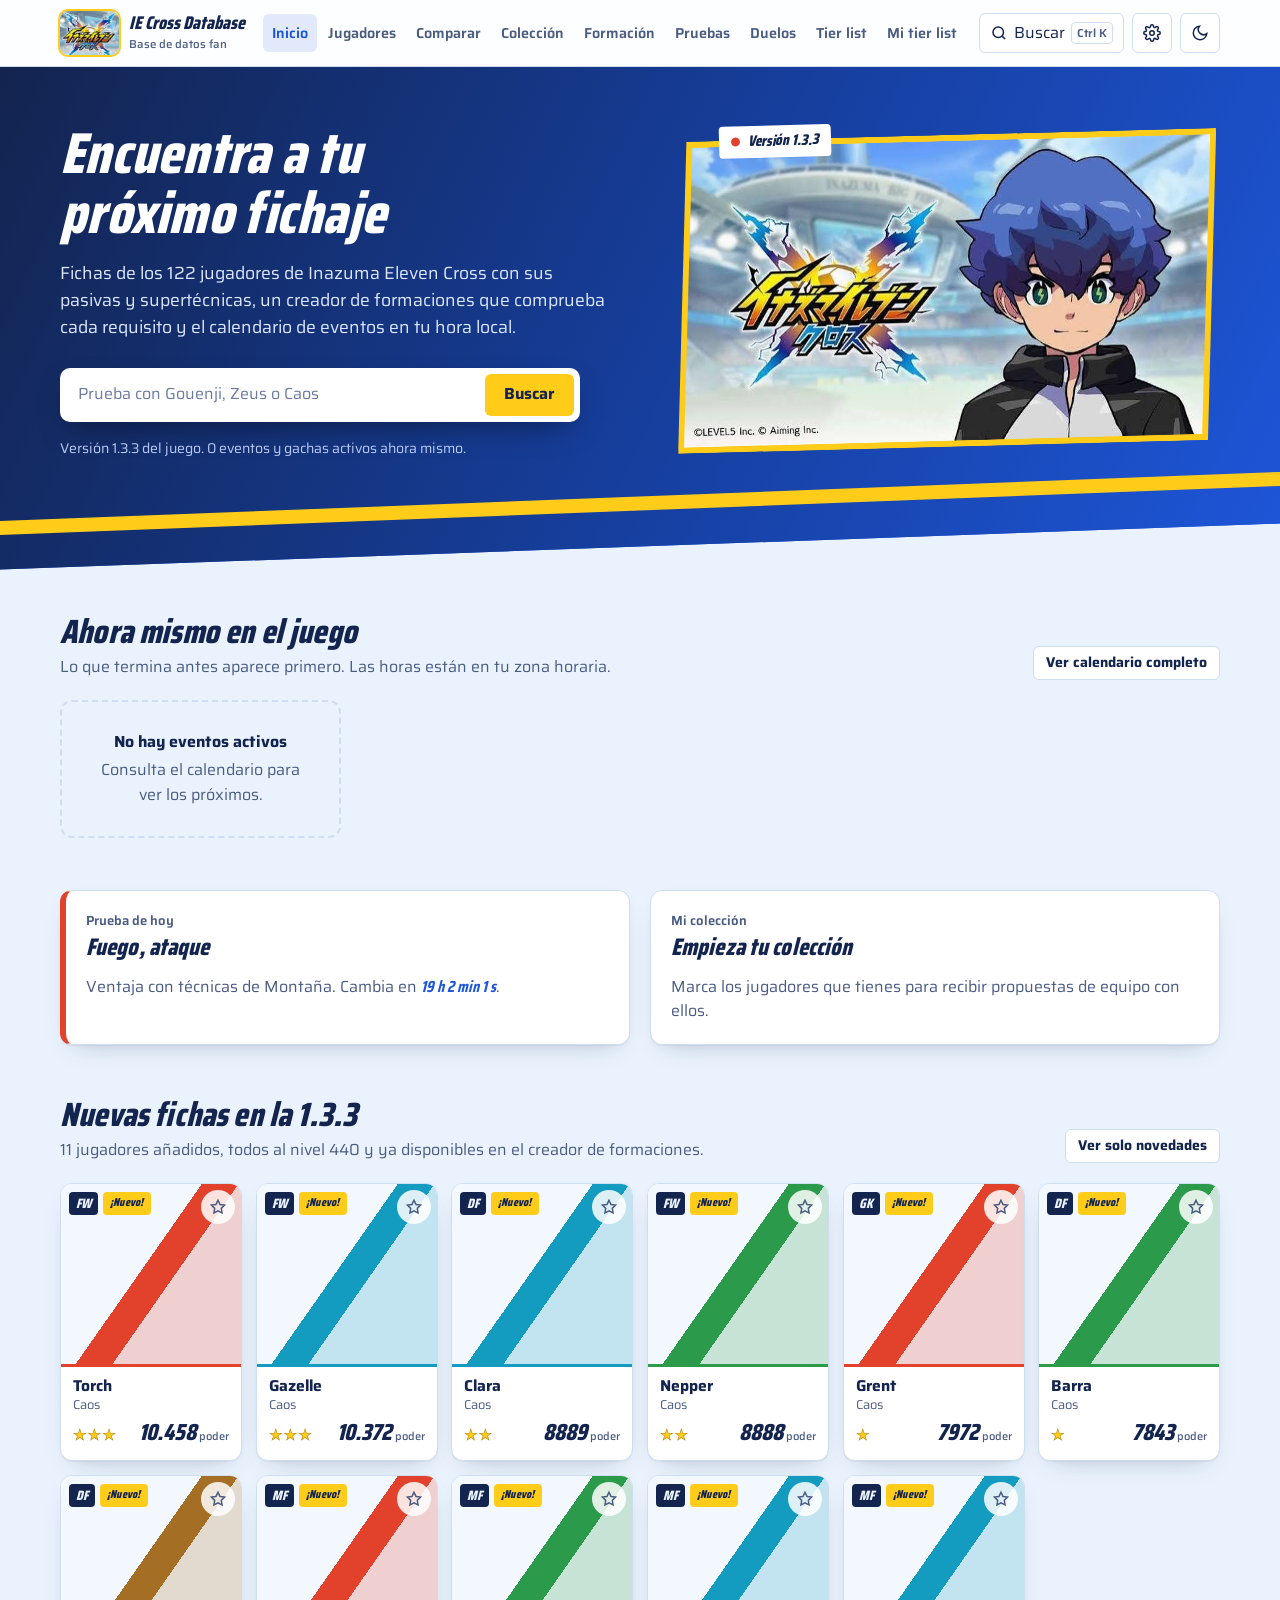
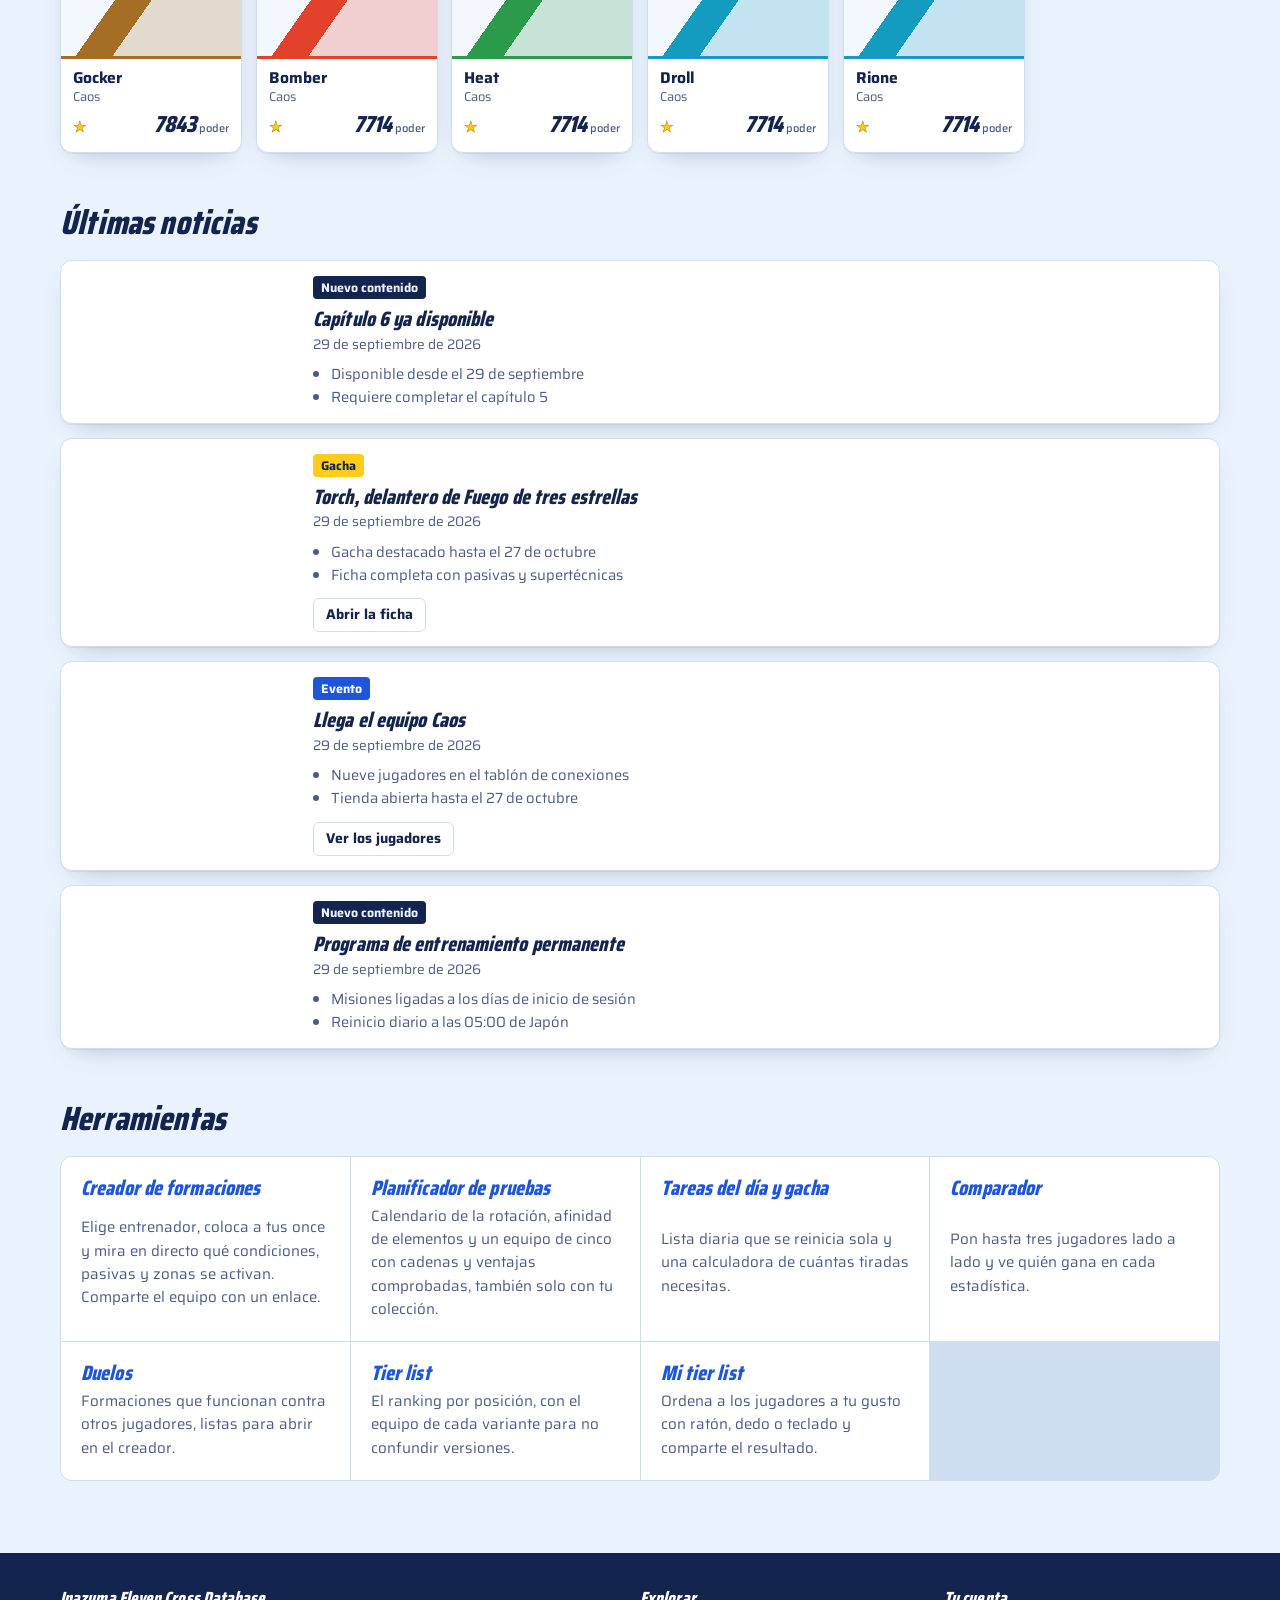
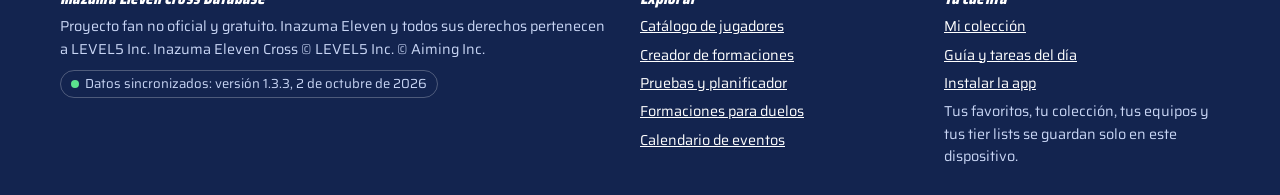
==== index.html @ 13ca67dc "Add files via upload" ====
<!doctype html>
<html lang="es" data-theme="light">
<head>
<meta charset="utf-8">
<meta name="viewport" content="width=device-width, initial-scale=1, viewport-fit=cover">
<title>Inazuma Eleven Cross Database | Jugadores, formaciones y tier list</title>
<meta name="description" content="Base de datos fan de Inazuma Eleven Cross: fichas de jugadores con estadísticas, pasivas y supertécnicas, creador de formaciones, comparador, tier list y calendario de eventos en tu hora local.">
<meta name="theme-color" content="#1E56D9" media="(prefers-color-scheme: light)">
<meta name="theme-color" content="#0D1A3A" media="(prefers-color-scheme: dark)">
<link rel="manifest" href="manifest.webmanifest">
<link rel="apple-touch-icon" href="icons/icon-180.png">
<meta name="apple-mobile-web-app-capable" content="yes">
<meta name="mobile-web-app-capable" content="yes">
<meta name="apple-mobile-web-app-status-bar-style" content="black-translucent">
<meta name="apple-mobile-web-app-title" content="IE Cross">
<meta name="format-detection" content="telephone=no">
<meta property="og:type" content="website">
<meta property="og:title" content="Inazuma Eleven Cross Database">
<meta property="og:description" content="Fichas, formaciones, comparador, tier list y calendario de Inazuma Eleven Cross.">
<meta property="og:url" content="https://iecrossdatabase.pages.dev/">
<link rel="canonical" href="https://iecrossdatabase.pages.dev/">
<link rel="icon" href="icons/favicon-64.png">
<link rel="preconnect" href="https://fonts.googleapis.com">
<link rel="preconnect" href="https://fonts.gstatic.com" crossorigin>
<link href="https://fonts.googleapis.com/css2?family=Saira+Condensed:wght@600;700;800&family=Saira:wght@400;500;600;700&display=swap" rel="stylesheet">
<script type="application/ld+json">
{"@context":"https://schema.org","@type":"WebSite","name":"Inazuma Eleven Cross Database","url":"https://iecrossdatabase.pages.dev/","inLanguage":"es","potentialAction":{"@type":"SearchAction","target":"https://iecrossdatabase.pages.dev/#/jugadores?q={search_term_string}","query-input":"required name=search_term_string"}}
</script>
<script>
  (function(){try{var t=localStorage.getItem('iec:theme');if(!t){t=matchMedia('(prefers-color-scheme: dark)').matches?'dark':'light'}document.documentElement.setAttribute('data-theme',t)}catch(e){}})();
</script>
<style>
:root{
  --bg:#EAF3FD; --surface:#FFFFFF; --surface-2:#F3F8FE; --ink:#13244F; --ink-2:#4B5C83; --line:#CFDDF0;
  --raimon:#1E56D9; --raimon-deep:#163F9F; --on-raimon:#FFFFFF; --bolt:#FFCC1A; --on-bolt:#13244F;
  --fire:#E2412C; --wind:#139CC0; --forest:#2C9A4B; --mountain:#A46F25;
  --good:#2C9A4B; --warn:#C9780C; --bad:#D23B3B;
  --turf-1:#2F8F55; --turf-2:#2A8550;
  --shadow:0 1px 0 rgba(19,36,79,.05), 0 10px 24px -14px rgba(19,36,79,.35);
  --r-s:6px; --r:12px;
  --display:'Saira Condensed','Arial Narrow',Arial,sans-serif;
  --body:'Saira',system-ui,-apple-system,'Segoe UI',sans-serif;
  --wrap:1200px;
}
:root[data-theme="dark"]{
  --bg:#0D1A3A; --surface:#14244C; --surface-2:#1A2D5C; --ink:#EAF1FF; --ink-2:#A9B8DA; --line:#2A3F72;
  --raimon:#4C7FF2; --raimon-deep:#2E5FD3; --on-raimon:#FFFFFF;
  --shadow:0 1px 0 rgba(0,0,0,.2), 0 12px 28px -16px rgba(0,0,0,.7);
  --turf-1:#256F44; --turf-2:#21673F;
}
*{box-sizing:border-box}
[hidden]{display:none!important}
html{scroll-padding-top:80px}
body{margin:0;background:var(--bg);color:var(--ink);font:400 16px/1.55 var(--body);-webkit-font-smoothing:antialiased;min-height:100vh;display:flex;flex-direction:column}
img{max-width:100%;display:block}
a{color:var(--raimon)}
button,input,select{font:inherit;color:inherit}
:focus-visible{outline:3px solid var(--bolt);outline-offset:2px;border-radius:4px}
.sr-only{position:absolute;width:1px;height:1px;overflow:hidden;clip:rect(0 0 0 0);white-space:nowrap}
.skip{position:absolute;left:12px;top:-60px;background:var(--bolt);color:var(--on-bolt);padding:10px 14px;border-radius:var(--r-s);z-index:100;font-weight:700}
.skip:focus{top:12px}
.wrap{max-width:var(--wrap);margin:0 auto;padding:0 20px}
h1,h2,h3{font-family:var(--display);font-weight:800;font-style:italic;line-height:1.05;letter-spacing:.005em;margin:0}
h1{font-size:clamp(2.2rem,4.6vw,3.6rem)}
h2{font-size:clamp(1.6rem,2.8vw,2.1rem)}
h3{font-size:1.3rem}
p{margin:0}
.muted{color:var(--ink-2)}
.num{font-family:var(--display);font-style:italic;font-weight:800;font-variant-numeric:tabular-nums}

/* Top bar */
.topbar{position:sticky;top:0;z-index:40;background:color-mix(in srgb,var(--surface) 88%,transparent);backdrop-filter:blur(10px);border-bottom:1px solid var(--line);padding-top:env(safe-area-inset-top,0px)}
.topbar-in{display:flex;align-items:center;gap:18px;height:66px}
.brand{display:flex;align-items:center;gap:10px;text-decoration:none;color:var(--ink);flex-shrink:0}
.brand img{height:44px;width:auto;border-radius:8px;box-shadow:0 0 0 2px var(--bolt)}
.brand b{font-family:var(--display);font-style:italic;font-weight:800;font-size:1.15rem;line-height:1}
.brand small{display:block;font-size:.72rem;color:var(--ink-2);font-weight:500}
.nav{display:flex;gap:2px;overflow-x:auto;scrollbar-width:none;flex:1}
.nav::-webkit-scrollbar{display:none}
.nav a{white-space:nowrap;text-decoration:none;color:var(--ink-2);font-weight:600;font-size:.9rem;padding:8px 9px;border-radius:var(--r-s)}
.nav a:hover{color:var(--ink);background:var(--surface-2)}
.nav a[aria-current="page"]{color:var(--raimon);background:color-mix(in srgb,var(--raimon) 12%,transparent)}
.tools{display:flex;gap:8px;align-items:center;flex-shrink:0}
.iconbtn{display:inline-flex;align-items:center;justify-content:center;gap:6px;height:40px;min-width:40px;padding:0 10px;border:1px solid var(--line);background:var(--surface);border-radius:var(--r-s);cursor:pointer;color:var(--ink)}
.iconbtn:hover{border-color:var(--raimon)}
.iconbtn kbd{font:600 .72rem var(--body);border:1px solid var(--line);border-radius:4px;padding:1px 5px;color:var(--ink-2)}
.iconbtn svg{width:18px;height:18px}
@media (max-width:1240px){.brand small{display:none}.search-label{display:none}}
@media (max-width:900px){
  .topbar-in{flex-wrap:wrap;height:auto;padding:10px 0 0;gap:10px}
  .brand small{display:none}
  .tools{margin-left:auto}
  .nav{order:3;flex-basis:100%;padding-bottom:8px}
  .search-label{display:none}
}

/* Buttons and chips */
.btn{display:inline-flex;align-items:center;justify-content:center;gap:8px;min-height:42px;padding:0 18px;border-radius:var(--r-s);border:1px solid transparent;font-weight:700;text-decoration:none;cursor:pointer;background:var(--raimon);color:var(--on-raimon)}
.btn:hover{background:var(--raimon-deep)}
.btn-bolt{background:var(--bolt);color:var(--on-bolt)}
.btn-bolt:hover{background:#FFD84D}
.btn-ghost{background:var(--surface);color:var(--ink);border-color:var(--line)}
.btn-ghost:hover{background:var(--surface-2);border-color:var(--raimon)}
.btn-sm{min-height:34px;padding:0 12px;font-size:.88rem}
.btn[disabled]{opacity:.5;cursor:not-allowed}
.chip{text-decoration:none;display:inline-flex;align-items:center;gap:6px;min-height:34px;padding:0 12px;border-radius:999px;border:1px solid var(--line);background:var(--surface);cursor:pointer;font-weight:600;font-size:.88rem;color:var(--ink)}
.chip[aria-pressed="true"]{background:var(--ink);color:var(--bg);border-color:var(--ink)}
.chip .count{font-weight:500;opacity:.7}
.dot{width:10px;height:10px;border-radius:50%;background:var(--el,var(--ink-2));display:inline-block;flex-shrink:0}
[data-el="F"]{--el:var(--fire)} [data-el="V"]{--el:var(--wind)} [data-el="B"]{--el:var(--forest)} [data-el="M"]{--el:var(--mountain)}
.tag{display:inline-flex;align-items:center;gap:5px;font-size:.78rem;font-weight:600;padding:2px 8px;border-radius:4px;background:var(--surface-2);color:var(--ink-2);border:1px solid var(--line)}
.pos{font-family:var(--display);font-style:italic;font-weight:800;font-size:.85rem;padding:1px 7px;border-radius:4px;background:var(--ink);color:var(--bg)}
.stars{color:var(--bolt);letter-spacing:1px;-webkit-text-stroke:.6px #B8860B;font-size:.95rem}
.new{background:var(--bolt);color:var(--on-bolt);font-weight:800;font-size:.72rem;padding:2px 7px;border-radius:4px;font-family:var(--display);font-style:italic;letter-spacing:.02em}

/* Hero */
.hero{position:relative;background:var(--raimon);color:#fff;overflow:hidden;clip-path:polygon(0 0,100% 0,100% calc(100% - 46px),0 100%)}
.hero::before{content:"";position:absolute;inset:0;background:linear-gradient(115deg,#13244F 0%,#163F9F 55%,#1E56D9 100%)}
.hero::after{content:"";position:absolute;left:-10%;right:-10%;bottom:30px;height:14px;background:var(--bolt);transform:rotate(-2.2deg);transform-origin:left}
.hero-in{position:relative;display:grid;grid-template-columns:1.05fr 1fr;gap:40px;align-items:center;padding:56px 20px 110px}
.hero h1{color:#fff;max-width:14ch}
.hero-lead{margin-top:16px;font-size:1.1rem;max-width:46ch;color:#DCE7FF}
.hero-search{display:flex;gap:8px;margin-top:26px;max-width:520px;background:#fff;padding:6px;border-radius:10px;box-shadow:0 12px 30px -12px rgba(0,0,0,.5)}
.hero-search input{flex:1;border:0;outline:0;padding:0 12px;min-width:0;color:#13244F;background:transparent;font-size:1rem}
.hero-search input::placeholder{color:#6B7AA0}
.hero-meta{margin-top:16px;font-size:.88rem;color:#B9CBF5}
.broadcast{position:relative;transform:rotate(-1.5deg)}
.broadcast-frame{clip-path:polygon(3% 0,100% 0,97% 100%,0 100%);background:var(--bolt);padding:6px}
.broadcast-frame img{clip-path:polygon(3% 0,100% 0,97% 100%,0 100%);width:100%;height:auto;aspect-ratio:738/414;object-fit:cover}
.broadcast-live{z-index:2;position:absolute;top:-14px;left:9%;background:#fff;color:#13244F;font-family:var(--display);font-style:italic;font-weight:800;padding:4px 12px;border-radius:4px;font-size:.95rem;display:flex;gap:8px;align-items:center;box-shadow:var(--shadow)}
.broadcast-live i{width:9px;height:9px;border-radius:50%;background:var(--fire);display:inline-block;animation:pulse 1.6s infinite}
@keyframes pulse{50%{opacity:.25}}
@media (max-width:860px){.hero-in{grid-template-columns:1fr;padding:30px 20px 96px}.broadcast{order:-1;max-width:520px}}

/* Sections */
.section{padding:44px 0 8px}
.section-head{display:flex;align-items:flex-end;justify-content:space-between;gap:16px;margin-bottom:20px;flex-wrap:wrap}
.section-head p{margin-top:6px;color:var(--ink-2);max-width:62ch}
.page-head{padding:34px 0 10px}
.page-head p{margin-top:10px;color:var(--ink-2);max-width:68ch;font-size:1.05rem}
.panel{background:var(--surface);border:1px solid var(--line);border-radius:var(--r);box-shadow:var(--shadow)}
.empty{padding:28px;text-align:center;color:var(--ink-2);border:2px dashed var(--line);border-radius:var(--r)}
.empty strong{display:block;color:var(--ink);margin-bottom:4px}

/* Live strip */
.live{display:grid;grid-template-columns:repeat(auto-fill,minmax(250px,1fr));gap:12px}
.live-item{display:flex;gap:12px;align-items:center;padding:12px;text-decoration:none;color:var(--ink)}
.live-item img{width:64px;height:64px;object-fit:cover;border-radius:8px;flex-shrink:0;background:var(--surface-2)}
.live-item b{display:block;line-height:1.2}
.live-kind{font-size:.78rem;color:var(--ink-2);font-weight:600}
.cd{font-family:var(--display);font-style:italic;font-weight:700;color:var(--raimon);font-variant-numeric:tabular-nums}

/* Player cards */
.grid{display:grid;grid-template-columns:repeat(auto-fill,minmax(176px,1fr));gap:14px}
.pcard{position:relative;background:var(--surface);border:1px solid var(--line);border-radius:var(--r);overflow:hidden;box-shadow:var(--shadow);transition:transform .15s,border-color .15s}
.pcard:hover{transform:translateY(-2px);border-color:var(--el)}
.pcard-link{display:block;text-decoration:none;color:var(--ink)}
.pcard-art{position:relative;aspect-ratio:1/1;background:linear-gradient(125deg,var(--surface-2) 0 46%,var(--el) 46% 58%,color-mix(in srgb,var(--el) 22%,var(--surface-2)) 58%)}
.pcard-art .pt{position:absolute;inset:8% 8% 0}
.pcard-top{position:absolute;top:8px;left:8px;display:flex;gap:5px;z-index:2}
.pcard-body{padding:10px 12px 12px;border-top:3px solid var(--el)}
.pcard-name{font-weight:700;line-height:1.2;font-size:.98rem;overflow:hidden;text-overflow:ellipsis;white-space:nowrap}
.pcard-team{font-size:.8rem;color:var(--ink-2);overflow:hidden;text-overflow:ellipsis;white-space:nowrap}
.pcard-foot{display:flex;justify-content:space-between;align-items:baseline;margin-top:6px}
.pcard-power{font-size:1.45rem;line-height:1}
.pcard-power small{font:500 .7rem var(--body);color:var(--ink-2);margin-left:3px;font-style:normal}
.fav{position:absolute;top:6px;right:6px;z-index:3;width:34px;height:34px;border-radius:50%;border:0;background:color-mix(in srgb,var(--surface) 85%,transparent);cursor:pointer;color:var(--ink-2);display:flex;align-items:center;justify-content:center}
.fav svg{width:18px;height:18px}
.fav[aria-pressed="true"]{color:#E0A800}
.fav[aria-pressed="true"] svg{fill:currentColor}
.pt{display:block;position:relative}
.pt img{position:relative;z-index:1;width:100%;height:100%;object-fit:contain;object-position:bottom}
.pt-fb{position:absolute;inset:0;display:flex;align-items:center;justify-content:center;font-family:var(--display);font-style:italic;font-weight:800;font-size:2rem;color:var(--el,var(--ink-2));opacity:.7}

/* Catalog controls */
.filters{padding:16px;display:grid;gap:14px;position:sticky;top:67px;z-index:20}
@media (max-width:900px){.filters{position:static}}
.filters-row{display:flex;flex-wrap:wrap;gap:8px;align-items:center}
.field{display:flex;align-items:center;gap:8px;background:var(--surface-2);border:1px solid var(--line);border-radius:var(--r-s);padding:0 10px;min-height:42px}
.field input,.field select{border:0;background:transparent;outline:0;min-height:40px;min-width:0}
.field select{cursor:pointer;padding-right:4px}
.field.grow{flex:1;min-width:220px}
.field svg{width:18px;height:18px;color:var(--ink-2);flex-shrink:0}
.result-line{display:flex;justify-content:space-between;align-items:center;margin:18px 0 12px;gap:10px;flex-wrap:wrap}
.seg{display:inline-flex;border:1px solid var(--line);border-radius:var(--r-s);overflow:hidden}
.seg button{border:0;background:var(--surface);padding:0 12px;min-height:36px;cursor:pointer;font-weight:600;font-size:.86rem}
.seg button[aria-pressed="true"]{background:var(--ink);color:var(--bg)}

/* Table */
.tablewrap{overflow-x:auto;border-radius:var(--r);border:1px solid var(--line);background:var(--surface)}
table{border-collapse:collapse;width:100%;font-size:.93rem}
th,td{padding:10px 12px;text-align:left;border-bottom:1px solid var(--line);white-space:nowrap}
th{font-weight:700;font-size:.82rem;color:var(--ink-2);background:var(--surface-2)}
th button{border:0;background:none;font-weight:700;cursor:pointer;color:inherit;padding:0}
th[aria-sort="ascending"] button::after{content:" ▲"} th[aria-sort="descending"] button::after{content:" ▼"}
td.r,th.r{text-align:right}
tr:last-child td{border-bottom:0}
.mini{display:flex;align-items:center;gap:10px;text-decoration:none;color:var(--ink);font-weight:600}
.mini .pt{width:38px;height:38px;border-radius:8px;overflow:hidden;background:color-mix(in srgb,var(--el) 18%,var(--surface-2))}
.mini .pt-fb{font-size:1rem}

/* Player page */
.crumbs{font-size:.88rem;color:var(--ink-2);padding-top:22px}
.crumbs a{color:var(--ink-2)}
.profile{display:grid;grid-template-columns:320px 1fr;gap:28px;margin-top:14px}
@media (max-width:860px){.profile{grid-template-columns:1fr}}
.profile-art{position:relative;aspect-ratio:4/5;border-radius:var(--r);overflow:hidden;background:linear-gradient(125deg,var(--surface-2) 0 40%,var(--el) 40% 54%,color-mix(in srgb,var(--el) 25%,var(--surface-2)) 54%);border:1px solid var(--line)}
.profile-art .pt{position:absolute;inset:6% 4% 0}
.profile-art .pt-fb{font-size:5rem}
.profile-head h1{margin-top:8px}
.meta-row{display:flex;flex-wrap:wrap;gap:8px;align-items:center;margin-top:12px}
.power-box{display:flex;gap:26px;flex-wrap:wrap;margin-top:22px;padding:18px 20px}
.power-box .num{font-size:2.6rem;line-height:1}
.kv{font-size:.82rem;color:var(--ink-2);font-weight:600}
.actions{display:flex;flex-wrap:wrap;gap:8px;margin-top:18px}
.cols{display:grid;grid-template-columns:1fr 1fr;gap:20px;margin-top:22px}
@media (max-width:860px){.cols{grid-template-columns:1fr}}
.block{padding:20px}
.block h2{font-size:1.5rem;margin-bottom:14px}
.statbar{display:grid;grid-template-columns:90px 1fr 64px;gap:10px;align-items:center;margin:9px 0}
.statbar .track{height:12px;background:var(--surface-2);border-radius:6px;overflow:hidden;border:1px solid var(--line)}
.statbar .fill{height:100%;background:linear-gradient(90deg,var(--raimon),var(--el,var(--raimon)));transform-origin:left}
.statbar b{text-align:right}
.note{font-size:.84rem;color:var(--ink-2);margin-top:10px}
.zones{display:grid;grid-template-columns:repeat(4,1fr);gap:6px;background:var(--turf-1);padding:10px;border-radius:10px;max-width:320px}
.zone{aspect-ratio:1.4;border:1px dashed rgba(255,255,255,.35);border-radius:6px;display:flex;flex-direction:column;align-items:center;justify-content:center;color:#fff;font-size:.78rem;font-weight:600}
.zone b{font-family:var(--display);font-style:italic;font-size:1.2rem;line-height:1}
.zone[data-z="S"]{background:var(--bolt);color:#13244F;border-style:solid}
.zone[data-z="A"]{background:rgba(255,255,255,.75);color:#13244F;border-style:solid}
.zone[data-z="B"]{background:rgba(255,255,255,.35);border-style:solid}
.zone.span2{grid-column:span 2}
.passive{padding:14px 0;border-top:1px solid var(--line)}
.passive:first-of-type{border-top:0;padding-top:0}
.passive h3{font-family:var(--body);font-style:normal;font-weight:700;font-size:1rem}
.passive p{margin-top:4px;color:var(--ink-2);font-size:.94rem}
.passive .meta-row{margin-top:8px}
.tech{margin-top:18px}
.tech-head{display:flex;justify-content:space-between;align-items:center;gap:10px;flex-wrap:wrap;margin-bottom:10px}
.lvl{display:flex;align-items:center;gap:10px;font-size:.88rem}
.lvl input{accent-color:var(--raimon)}
td.hl,th.hl{background:color-mix(in srgb,var(--bolt) 30%,transparent)}
.variants{display:flex;gap:10px;flex-wrap:wrap}

/* Compare */
.cmp-picker{position:relative;max-width:520px}
.suggest{position:absolute;left:0;right:0;top:calc(100% + 4px);background:var(--surface);border:1px solid var(--line);border-radius:var(--r-s);box-shadow:var(--shadow);z-index:30;max-height:340px;overflow:auto}
.suggest button{display:flex;width:100%;align-items:center;gap:10px;border:0;background:none;padding:8px 10px;cursor:pointer;text-align:left}
.suggest button:hover,.suggest button[aria-selected="true"]{background:var(--surface-2)}
.best{color:var(--good);font-weight:800}
.cmp-bar{height:8px;border-radius:4px;background:var(--el,var(--raimon));margin-top:6px}

/* Team builder */
.builder{display:grid;grid-template-columns:minmax(0,1.1fr) minmax(0,1fr);gap:22px;margin-top:8px}
@media (max-width:960px){.builder{grid-template-columns:1fr}}
.coaches{display:flex;gap:8px;overflow-x:auto;padding:4px 2px 10px}
.coach{flex-shrink:0;display:flex;flex-direction:column;align-items:center;gap:4px;width:92px;padding:8px 4px;border:1px solid var(--line);border-radius:10px;background:var(--surface);cursor:pointer;font-size:.74rem;text-align:center;line-height:1.2}
.coach img,.coach .cfb{width:48px;height:48px;border-radius:50%;object-fit:cover;background:var(--surface-2)}
.coach .cfb{display:flex;align-items:center;justify-content:center;font-family:var(--display);font-style:italic;font-weight:800}
.coach[aria-pressed="true"]{border-color:var(--raimon);box-shadow:0 0 0 2px var(--raimon)}
.coach small{color:var(--ink-2)}
.pitch{position:relative;aspect-ratio:3/3.6;border-radius:14px;overflow:hidden;background:repeating-linear-gradient(180deg,var(--turf-1) 0 10%,var(--turf-2) 10% 20%);border:3px solid #fff;box-shadow:var(--shadow)}
.pitch::before{content:"";position:absolute;left:6%;right:6%;top:50%;border-top:2px solid rgba(255,255,255,.55)}
.pitch::after{content:"";position:absolute;left:50%;top:50%;width:26%;aspect-ratio:1;border:2px solid rgba(255,255,255,.55);border-radius:50%;transform:translate(-50%,-50%)}
.box{position:absolute;left:28%;right:28%;height:12%;border:2px solid rgba(255,255,255,.55)}
.box.top{top:-2px;border-top:0} .box.bot{bottom:-2px;border-bottom:0}
.slot{position:absolute;transform:translate(-50%,-50%);width:19%;display:flex;flex-direction:column;align-items:center;gap:3px;z-index:2;border:0;background:none;cursor:pointer;padding:0;color:#fff}
.slot-disc{width:100%;aspect-ratio:1;border-radius:50%;background:rgba(255,255,255,.18);border:2px dashed rgba(255,255,255,.75);display:flex;align-items:center;justify-content:center;overflow:hidden;position:relative}
.slot.filled .slot-disc{border:3px solid var(--el,#fff);background:color-mix(in srgb,var(--el,#fff) 30%,#fff)}
.slot .pt{width:100%;height:100%}
.slot .pt img{object-position:top}
.slot-plus{font-size:1.6rem;font-weight:300;line-height:1}
.slot-label{font-size:.7rem;font-weight:700;background:rgba(19,36,79,.8);padding:1px 6px;border-radius:4px;max-width:120%;overflow:hidden;text-overflow:ellipsis;white-space:nowrap}
.slot-label .pos{background:var(--bolt);color:#13244F;font-size:.7rem;padding:0 4px;margin-right:3px}
.slot.need .slot-disc{box-shadow:0 0 0 3px var(--bolt)}
.slot.ok .slot-disc{box-shadow:0 0 0 3px #7CFFB2}
.slot.off .slot-label{background:var(--bad)}
.zone-badge{position:absolute;top:-4px;right:-4px;z-index:3;background:var(--bolt);color:#13244F;font-family:var(--display);font-style:italic;font-weight:800;font-size:.75rem;width:22px;height:22px;border-radius:50%;display:flex;align-items:center;justify-content:center}
.checks{list-style:none;margin:0;padding:0;display:grid;gap:8px}
.checks li{display:flex;gap:10px;align-items:flex-start;font-size:.93rem}
.checks .st{flex-shrink:0;width:22px;height:22px;border-radius:50%;display:flex;align-items:center;justify-content:center;font-size:.75rem;font-weight:800;color:#fff}
.st.ok{background:var(--good)} .st.no{background:var(--ink-2)} .st.warn{background:var(--warn)}
.elbar{display:flex;height:14px;border-radius:7px;overflow:hidden;background:var(--surface-2);border:1px solid var(--line)}
.elbar span{background:var(--el)}
.legend{display:flex;gap:14px;flex-wrap:wrap;margin-top:8px;font-size:.85rem}
.legend span{display:inline-flex;gap:6px;align-items:center}
.analysis h3{font-family:var(--body);font-style:normal;font-weight:700;font-size:1rem;margin:18px 0 8px}
.analysis h3:first-child{margin-top:0}
.stat-row{display:flex;gap:22px;flex-wrap:wrap}
.stat-row .num{font-size:1.9rem;line-height:1}
.saved{display:grid;gap:8px}
.saved-item{display:flex;align-items:center;justify-content:space-between;gap:10px;padding:8px 12px;border:1px solid var(--line);border-radius:var(--r-s);background:var(--surface-2)}

/* Modal */
.overlay{position:fixed;inset:0;background:rgba(9,17,40,.6);z-index:80;display:flex;align-items:flex-start;justify-content:center;padding:max(6vh,env(safe-area-inset-top,0px)) 16px 16px}
.dialog{width:min(640px,100%);max-height:84vh;display:flex;flex-direction:column;background:var(--surface);border-radius:var(--r);box-shadow:0 30px 60px -20px rgba(0,0,0,.6);overflow:hidden}
.dialog-head{padding:14px;border-bottom:1px solid var(--line);display:grid;gap:10px}
.dialog-list{overflow:auto;padding:6px}
.opt{display:flex;width:100%;align-items:center;gap:12px;border:0;background:none;padding:8px 10px;border-radius:8px;cursor:pointer;text-align:left;color:var(--ink);text-decoration:none}
.opt:hover,.opt[aria-selected="true"]{background:var(--surface-2)}
.opt .grow{flex:1;min-width:0}
.opt small{display:block;color:var(--ink-2)}
.opt .num{font-size:1.1rem}
.dialog-foot{padding:10px 14px;border-top:1px solid var(--line);font-size:.8rem;color:var(--ink-2);display:flex;gap:14px;flex-wrap:wrap}

/* Tier lists */
.tabs{display:flex;gap:6px;flex-wrap:wrap;margin:6px 0 16px}
.tier{display:grid;grid-template-columns:76px 1fr;border:1px solid var(--line);border-radius:var(--r);overflow:hidden;background:var(--surface);margin-bottom:10px}
.tier-label{display:flex;align-items:center;justify-content:center;font-family:var(--display);font-style:italic;font-weight:800;font-size:1.9rem;color:#13244F}
.tier[data-t="S+"] .tier-label{background:#FF5A3C;color:#fff}
.tier[data-t="S"] .tier-label{background:#FF9A2E}
.tier[data-t="A"] .tier-label{background:var(--bolt)}
.tier[data-t="B"] .tier-label{background:#9BDB6A}
.tier[data-t="C"] .tier-label{background:#6EC6E6}
.tier[data-t="D"] .tier-label{background:#A8B3D6}
.tier[data-t="pool"] .tier-label{background:var(--surface-2);color:var(--ink-2);font-size:1rem;text-align:center;padding:6px}
.tier-items{display:flex;flex-wrap:wrap;gap:8px;padding:10px;min-height:92px;align-content:flex-start}
.tier.drop .tier-items{background:color-mix(in srgb,var(--bolt) 18%,transparent)}
.tchip{width:84px;display:flex;flex-direction:column;align-items:center;gap:3px;text-decoration:none;color:var(--ink);font-size:.74rem;text-align:center;line-height:1.15;border:2px solid transparent;border-radius:10px;padding:4px;background:none;cursor:pointer}
.tchip .pt{width:64px;height:64px;border-radius:10px;overflow:hidden;background:color-mix(in srgb,var(--el) 22%,var(--surface-2))}
.tchip .pt-fb{font-size:1.3rem}
.tchip b{font-weight:700}
.tchip small{color:var(--ink-2)}
.tchip[aria-pressed="true"]{border-color:var(--raimon);background:color-mix(in srgb,var(--raimon) 12%,transparent)}
.tchip[draggable="true"]{cursor:grab}
.movebar{position:sticky;bottom:12px;margin-top:12px;z-index:30;display:flex;gap:6px;flex-wrap:wrap;align-items:center;padding:10px 12px;background:var(--ink);color:var(--bg);border-radius:var(--r);box-shadow:var(--shadow)}
.movebar .btn{min-height:34px;padding:0 12px}
.banner{padding:12px 16px;border-radius:var(--r-s);background:color-mix(in srgb,var(--bolt) 28%,var(--surface));border:1px solid var(--bolt);display:flex;gap:12px;align-items:center;justify-content:space-between;flex-wrap:wrap;margin-bottom:14px}

/* Calendar */
.timeline{padding:18px;overflow-x:auto}
.tl{position:relative;min-width:720px}
.tl-scale{display:flex;justify-content:space-between;font-size:.76rem;color:var(--ink-2);margin-bottom:8px;padding-left:180px}
.tl-row{display:grid;grid-template-columns:170px 1fr;gap:10px;align-items:center;margin:6px 0}
.tl-row span{font-size:.86rem;font-weight:600;overflow:hidden;text-overflow:ellipsis;white-space:nowrap}
.tl-track{position:relative;height:22px;background:var(--surface-2);border-radius:5px}
.tl-bar{position:absolute;top:0;bottom:0;border-radius:5px;background:var(--raimon)}
.tl-bar[data-k="gacha"]{background:var(--bolt)}
.tl-bar[data-k="tienda"]{background:var(--forest)}
.tl-today{position:absolute;top:-6px;bottom:-6px;width:2px;background:var(--fire);z-index:2}
.events{display:grid;grid-template-columns:repeat(auto-fill,minmax(300px,1fr));gap:14px}
.event{overflow:hidden;display:flex;flex-direction:column}
.event img{width:100%;aspect-ratio:16/9;object-fit:cover;background:var(--surface-2)}
.event-body{padding:14px 16px 16px;display:grid;gap:8px}
.event-body .cd{font-size:1.35rem}
.when{font-size:.86rem;color:var(--ink-2)}
.kind{font-size:.78rem;font-weight:700;padding:2px 8px;border-radius:4px;width:fit-content}
.kind[data-k="gacha"]{background:var(--bolt);color:#13244F}
.kind[data-k="evento"]{background:var(--raimon);color:#fff}
.kind[data-k="tienda"]{background:var(--forest);color:#fff}
.kind[data-k="contenido"]{background:var(--ink);color:var(--bg)}

/* News & tools */
.news{display:grid;gap:14px}
.news-item{display:grid;grid-template-columns:220px 1fr;gap:18px;padding:14px;align-items:start}
.news-item img{border-radius:8px;aspect-ratio:16/9;object-fit:cover;width:100%;background:var(--surface-2)}
.news-item ul{margin:8px 0 0;padding-left:18px;color:var(--ink-2);font-size:.92rem}
@media (max-width:640px){.news-item{grid-template-columns:1fr}}
.toollist{display:grid;grid-template-columns:repeat(auto-fit,minmax(260px,1fr));border:1px solid var(--line);border-radius:var(--r);overflow:hidden;background:var(--line);gap:1px}
.toollist a{background:var(--surface);padding:20px;text-decoration:none;color:var(--ink);display:grid;gap:6px}
.toollist a:hover{background:var(--surface-2)}
.toollist a h3{color:var(--raimon)}
.toollist a p{color:var(--ink-2);font-size:.94rem}

/* Footer and toast */
footer{margin-top:64px;background:#13244F;color:#C9D6F5;padding:36px 0 calc(28px + env(safe-area-inset-bottom,0px))}
footer .wrap{display:grid;grid-template-columns:2fr 1fr 1fr;gap:28px}
@media (max-width:760px){footer .wrap{grid-template-columns:1fr}}
footer a{color:#fff}
footer h3{color:#fff;font-size:1.1rem;margin-bottom:8px}
footer p{font-size:.9rem;margin-top:6px}
.source{display:inline-flex;align-items:center;gap:6px;font-size:.82rem;margin-top:10px;padding:3px 10px;border-radius:999px;border:1px solid rgba(255,255,255,.25)}
.source i{width:8px;height:8px;border-radius:50%;background:var(--warn)}
.source[data-live="true"] i{background:#5BE38E}
#toast{position:fixed;left:50%;bottom:calc(22px + env(safe-area-inset-bottom,0px));transform:translateX(-50%) translateY(140%);background:var(--ink);color:var(--bg);padding:12px 18px;border-radius:var(--r-s);font-weight:600;z-index:90;transition:transform .25s;max-width:90vw}
#toast:not(.show){opacity:0;visibility:hidden}
#toast{transition:transform .3s cubic-bezier(.2,.8,.2,1),opacity .2s,visibility .3s}
#toast.show{transform:translateX(-50%) translateY(0)}
/* ---- Sensación de app ---- */
html{-webkit-tap-highlight-color:transparent;-webkit-text-size-adjust:100%}
a,button,label{touch-action:manipulation}
.btn,.chip,.iconbtn,.opt,.coach,.tchip{transition:transform .14s cubic-bezier(.3,1.4,.5,1),background .15s,border-color .15s,box-shadow .15s}
.btn:active,.chip:active,.iconbtn:active,.coach:active,.tchip:active,.opt:active{transform:scale(.95)}
.offline-pill{font-size:.75rem;font-weight:700;background:var(--warn);color:#fff;padding:3px 9px;border-radius:999px}
/* Retratos: brillo mientras cargan */
.pt{background:linear-gradient(100deg,transparent 30%,color-mix(in srgb,var(--surface) 70%,transparent) 50%,transparent 70%) 0 0/250% 100%;animation:shimmer 1.4s linear infinite;border-radius:inherit}
.pt.ok,.pt.err{background:none;animation:none}
.pt img{opacity:0;transition:opacity .35s}
.pt.ok img{opacity:1}
.pt .pt-fb{display:none}
.pt.err .pt-fb{display:flex}
@keyframes shimmer{to{background-position:-250% 0}}
/* Transiciones entre secciones */
#app.enter{animation:viewIn .38s cubic-bezier(.2,.8,.2,1)}
@keyframes viewIn{from{opacity:0;transform:translateY(12px)}to{opacity:1;transform:none}}
::view-transition-old(root){animation:vtOut .16s ease both}
::view-transition-new(root){animation:viewIn .34s cubic-bezier(.2,.8,.2,1) both}
@keyframes vtOut{to{opacity:0}}
/* Entradas escalonadas */
.grid>.pcard,.recs>.rec,.events>.event,.live>.live-item{animation:cardIn .45s cubic-bezier(.2,.8,.2,1) both;animation-delay:calc(min(var(--i,0),16)*30ms)}
@keyframes cardIn{from{opacity:0;transform:translateY(16px) scale(.98)}}
.statbar .fill{animation:grow 1s cubic-bezier(.2,.8,.2,1) .15s both}
.progress span,.elbar span{animation:grow .8s cubic-bezier(.2,.8,.2,1) both;transform-origin:left}
@keyframes grow{from{transform:scaleX(0)}}
.pop{animation:pop .5s cubic-bezier(.3,1.7,.5,1)}
@keyframes pop{0%{transform:scale(.7)}100%{transform:scale(1)}}
.slot.pop{animation:none}.slot.pop .slot-disc{animation:pop .5s cubic-bezier(.3,1.7,.5,1)}
.pcard .pt img{transition:opacity .35s,transform .25s}
.pcard:hover .pt img{transform:translateY(-3px) scale(1.03)}
/* Rayo del hero: un solo momento orquestado al abrir la app */
.bolt{position:absolute;z-index:3;left:-6%;top:-18%;width:22%;pointer-events:none;opacity:0;filter:drop-shadow(0 0 12px #FFE680)}
.bolt path{fill:var(--bolt);stroke:#fff;stroke-width:2}
.first-load .bolt{animation:strike 1.1s .35s cubic-bezier(.2,.8,.2,1) both}
.first-load .hero-in>div:first-child{animation:titleIn .7s .1s cubic-bezier(.2,.8,.2,1) both}
.first-load .broadcast{animation:frameIn .8s .25s cubic-bezier(.2,.8,.2,1) both}
.first-load .hero::before{animation:flash 1.1s .55s ease-out both}
@keyframes strike{0%{opacity:0;transform:translateY(-40px) scale(.8)}12%{opacity:1;transform:none}55%{opacity:1}100%{opacity:0;transform:translateY(6px)}}
@keyframes flash{0%,100%{filter:none}8%{filter:brightness(1.9)}20%{filter:brightness(1.1)}}
@keyframes titleIn{from{opacity:0;transform:translateX(-30px) skewX(-6deg)}}
@keyframes frameIn{from{opacity:0;transform:translateX(40px) rotate(2deg)}}
/* Equipos recomendados */
.recs{display:grid;gap:14px}
.rec{padding:16px 18px;display:grid;gap:12px}
.rec-head{display:flex;gap:14px;align-items:flex-start}
.rec-head h3{font-family:var(--body);font-style:normal;font-weight:700;font-size:1.05rem}
.rec-head .meta-row{margin-top:6px}
.rank{font-size:2rem;line-height:1;color:var(--raimon);min-width:1.4ch}
.diff{font-size:.88rem;color:var(--ink-2);background:var(--surface-2);padding:6px 10px;border-radius:var(--r-s)}
.rec-note{font-size:.94rem;color:var(--ink-2)}
.rec .btn{justify-self:start}
.lineup{list-style:none;margin:0;padding:0;display:grid;gap:6px}
.lineup li{display:flex;align-items:center;gap:10px;padding:6px 8px;border-radius:8px;background:var(--surface-2);border-left:4px solid var(--el)}
.lineup-n{font-family:var(--display);font-style:italic;font-weight:800;width:1.2ch;color:var(--ink-2)}
.lineup-t{flex:1;min-width:0;display:flex;flex-direction:column;line-height:1.25}
.lineup-t a{color:var(--ink);text-decoration:none}
.lineup-t small{color:var(--ink-2);display:flex;align-items:center;gap:5px}
.lineup-tags{display:flex;gap:4px;flex-wrap:wrap;justify-content:flex-end}
.tag.good{border-color:var(--good);color:var(--good)} .tag.bad{border-color:var(--bad);color:var(--bad)}
.squad{display:flex;flex-wrap:wrap;gap:6px}
/* Guía */
.toc{display:flex;gap:6px;flex-wrap:wrap;margin:4px 0 8px}
.article{padding-top:34px;max-width:780px;scroll-margin-top:90px}
.article h2{margin-bottom:10px}
.article p{margin-top:10px;font-size:1.02rem}
.bullets{margin:10px 0 0;padding-left:20px;display:grid;gap:6px}
.steps{margin:8px 0 0;padding-left:20px;display:grid;gap:6px}
.task{display:flex;gap:10px;align-items:flex-start;cursor:pointer;flex:1}
.task input{width:22px;height:22px;accent-color:var(--good);margin-top:1px;flex-shrink:0}
.task input:checked+span{text-decoration:line-through;color:var(--ink-2)}
.progress{height:10px;border-radius:5px;background:var(--surface-2);overflow:hidden;border:1px solid var(--line)}
.progress span{display:block;height:100%;background:linear-gradient(90deg,var(--good),var(--bolt))}
/* Barra inferior estilo app en el móvil */
.tabbar{display:none}
@media (max-width:760px){
  .nav{display:none}
  .topbar-in{padding:8px 0;height:auto;flex-wrap:nowrap}
  .tabbar{display:flex;position:fixed;left:0;right:0;bottom:0;z-index:45;background:color-mix(in srgb,var(--surface) 92%,transparent);backdrop-filter:blur(14px);-webkit-backdrop-filter:blur(14px);border-top:1px solid var(--line);padding:6px 4px calc(6px + env(safe-area-inset-bottom,0px))}
  .tabbar a,.tabbar button{flex:1;display:flex;flex-direction:column;align-items:center;gap:2px;font-size:.68rem;font-weight:600;color:var(--ink-2);text-decoration:none;border:0;background:none;padding:4px 0;cursor:pointer}
  .tabbar svg{width:24px;height:24px}
  .tabbar [aria-current="page"]{color:var(--raimon)}
  .tabbar [aria-current="page"] svg{animation:pop .4s cubic-bezier(.3,1.7,.5,1)}
  body{padding-bottom:calc(70px + env(safe-area-inset-bottom,0px))}
  #toast{bottom:calc(84px + env(safe-area-inset-bottom,0px))}
  .movebar{bottom:calc(78px + env(safe-area-inset-bottom,0px))}
  .overlay{align-items:flex-end;padding:0}
  .dialog{border-radius:18px 18px 0 0;max-height:88vh;padding-bottom:env(safe-area-inset-bottom,0px);animation:sheetUp .32s cubic-bezier(.2,.8,.2,1)}
  footer{margin-top:40px}
  .hero{clip-path:polygon(0 0,100% 0,100% calc(100% - 26px),0 100%)}
}
@keyframes sheetUp{from{transform:translateY(100%)}}
.dialog{animation:dlgIn .25s cubic-bezier(.2,.8,.2,1)}
@keyframes dlgIn{from{opacity:0;transform:translateY(14px) scale(.98)}}
.overlay{animation:fadeIn .2s ease}
@keyframes fadeIn{from{opacity:0}}
/* Avisos: instalar y nueva versión */
.install,.update{position:fixed;left:12px;right:12px;bottom:calc(16px + env(safe-area-inset-bottom,0px));z-index:70;max-width:520px;margin:0 auto;transform:translateY(160%);transition:transform .45s cubic-bezier(.2,.8,.2,1)}
.install.show,.update.show{transform:none}
@media (max-width:760px){.install,.update{bottom:calc(80px + env(safe-area-inset-bottom,0px))}}
.install-in{display:flex;gap:12px;align-items:flex-start;background:var(--surface);border:1px solid var(--line);border-radius:16px;padding:14px;box-shadow:0 20px 40px -14px rgba(0,0,0,.45)}
.install-in img{border-radius:12px;flex-shrink:0}
.install-in>div{flex:1;font-size:.92rem}
.install-in p{margin-top:2px}
.update{display:flex;gap:12px;align-items:center;justify-content:space-between;background:var(--ink);color:var(--bg);padding:12px 14px;border-radius:14px;font-weight:600;box-shadow:0 20px 40px -14px rgba(0,0,0,.5)}
/* App instalada: la barra superior respeta la muesca del iPhone */
.standalone .topbar{padding-top:max(env(safe-area-inset-top,0px),6px)}

.altnames{display:flex;flex-wrap:wrap;gap:6px 14px;margin-top:6px;color:var(--ink-2);font-size:1rem}
.credit{font-size:.84rem;color:var(--ink-2);margin-top:16px;padding:10px 12px;border-left:3px solid var(--bolt);background:var(--surface-2);border-radius:6px}
.setting{border:0;margin:0;padding:0;display:grid;gap:8px}
.setting legend{font-weight:700;margin-bottom:8px}
.radio{display:flex;gap:12px;align-items:center;padding:10px 12px;border:1px solid var(--line);border-radius:10px;cursor:pointer}
.radio:has(input:checked){border-color:var(--raimon);box-shadow:0 0 0 2px color-mix(in srgb,var(--raimon) 30%,transparent)}
.radio input{width:20px;height:20px;accent-color:var(--raimon)}
.radio small{display:block;color:var(--ink-2)}
.stepper-row,.slider-row{display:grid;grid-template-columns:1fr auto;gap:8px 14px;align-items:center}
.slider-row{grid-template-columns:1fr minmax(120px,180px) auto}
.stepper-row small,.slider-row small{display:block;color:var(--ink-2);font-size:.82rem}
.stepper{display:inline-flex;align-items:center;gap:10px}
.stepper output{min-width:2ch;text-align:center;font-size:1.4rem}
.slider-row input[type=range]{accent-color:var(--raimon);width:100%}
.numbox{width:70px;min-height:38px;border:1px solid var(--line);border-radius:6px;background:var(--surface-2);text-align:center}
.slider-row output{min-width:2ch;font-size:1.2rem}
@media (max-width:560px){.slider-row{grid-template-columns:1fr auto}.slider-row>span{grid-column:1 / -1}}
@media (prefers-reduced-motion:reduce){*,*::before,*::after{animation:none!important;transition:none!important}}
</style>
</head>
<body>
<a class="skip" href="#app">Saltar al contenido</a>
<header class="topbar">
  <div class="wrap topbar-in">
    <a class="brand" href="#/" aria-label="Inazuma Eleven Cross Database, inicio">
      <img src="assets/logo.jpg" alt="" width="59" height="44">
      <span><b>IE Cross Database</b><small>Base de datos fan</small></span>
    </a>
    <nav class="nav" aria-label="Secciones">
      <a href="#/" data-nav="">Inicio</a>
      <a href="#/jugadores" data-nav="jugadores">Jugadores</a>
      <a href="#/comparar" data-nav="comparar">Comparar</a>
      <a href="#/coleccion" data-nav="coleccion">Colección</a>
      <a href="#/formacion" data-nav="formacion">Formación</a>
      <a href="#/pruebas" data-nav="pruebas">Pruebas</a>
      <a href="#/duelos" data-nav="duelos">Duelos</a>
      <a href="#/tier-list" data-nav="tier-list">Tier list</a>
      <a href="#/mi-tier-list" data-nav="mi-tier-list">Mi tier list</a>
      <a href="#/calendario" data-nav="calendario">Calendario</a>
      <a href="#/guia" data-nav="guia">Guía</a>
    </nav>
    <div class="tools">
      <span class="offline-pill" hidden>Sin conexión</span>
      <button class="iconbtn" data-act="palette" aria-label="Buscar en toda la base (Ctrl+K)">
        <svg viewBox="0 0 24 24" fill="none" stroke="currentColor" stroke-width="2" aria-hidden="true"><circle cx="11" cy="11" r="7"/><path d="m20 20-3.5-3.5"/></svg>
        <span class="search-label">Buscar</span><kbd class="search-label">Ctrl K</kbd>
      </button>
      <button class="iconbtn" data-act="settings" aria-label="Ajustes: nombres y tema">
        <svg viewBox="0 0 24 24" fill="none" stroke="currentColor" stroke-width="2" aria-hidden="true"><circle cx="12" cy="12" r="3"/><path d="M19.4 15a1.7 1.7 0 0 0 .3 1.8l.1.1a2 2 0 1 1-2.8 2.8l-.1-.1a1.7 1.7 0 0 0-1.8-.3 1.7 1.7 0 0 0-1 1.5V21a2 2 0 1 1-4 0v-.1a1.7 1.7 0 0 0-1.1-1.5 1.7 1.7 0 0 0-1.8.3l-.1.1a2 2 0 1 1-2.8-2.8l.1-.1a1.7 1.7 0 0 0 .3-1.8 1.7 1.7 0 0 0-1.5-1H3a2 2 0 1 1 0-4h.1a1.7 1.7 0 0 0 1.5-1.1 1.7 1.7 0 0 0-.3-1.8l-.1-.1a2 2 0 1 1 2.8-2.8l.1.1a1.7 1.7 0 0 0 1.8.3H9a1.7 1.7 0 0 0 1-1.5V3a2 2 0 1 1 4 0v.1a1.7 1.7 0 0 0 1 1.5 1.7 1.7 0 0 0 1.8-.3l.1-.1a2 2 0 1 1 2.8 2.8l-.1.1a1.7 1.7 0 0 0-.3 1.8V9a1.7 1.7 0 0 0 1.5 1H21a2 2 0 1 1 0 4h-.1a1.7 1.7 0 0 0-1.5 1z"/></svg>
      </button>
      <button class="iconbtn" data-act="theme" aria-label="Cambiar entre tema claro y oscuro">
        <svg viewBox="0 0 24 24" fill="none" stroke="currentColor" stroke-width="2" aria-hidden="true"><path d="M21 12.8A9 9 0 1 1 11.2 3a7 7 0 0 0 9.8 9.8z"/></svg>
      </button>
    </div>
  </div>
</header>

<main id="app" tabindex="-1"></main>

<footer>
  <div class="wrap">
    <div>
      <h3>Inazuma Eleven Cross Database</h3>
      <p>Proyecto fan no oficial y gratuito. Inazuma Eleven y todos sus derechos pertenecen a LEVEL5 Inc. Inazuma Eleven Cross © LEVEL5 Inc. © Aiming Inc.</p>
      <span class="source" id="source"><i></i><span>Cargando datos</span></span>
    </div>
    <div>
      <h3>Explorar</h3>
      <p><a href="#/jugadores">Catálogo de jugadores</a></p>
      <p><a href="#/formacion">Creador de formaciones</a></p>
      <p><a href="#/pruebas">Pruebas y planificador</a></p>
      <p><a href="#/duelos">Formaciones para duelos</a></p>
      <p><a href="#/calendario">Calendario de eventos</a></p>
    </div>
    <div>
      <h3>Tu cuenta</h3>
      <p><a href="#/coleccion">Mi colección</a></p>
      <p><a href="#/guia">Guía y tareas del día</a></p>
      <p><a href="#/guia" data-act="install-open">Instalar la app</a></p>
      <p>Tus favoritos, tu colección, tus equipos y tus tier lists se guardan solo en este dispositivo.</p>
    </div>
  </div>
</footer>

<nav class="tabbar" aria-label="Secciones principales">
  <a href="#/" data-tab=""><svg viewBox="0 0 24 24" fill="none" stroke="currentColor" stroke-width="2" aria-hidden="true"><path d="M3 11 12 4l9 7v9a1 1 0 0 1-1 1h-5v-6H9v6H4a1 1 0 0 1-1-1z"/></svg>Inicio</a>
  <a href="#/jugadores" data-tab="jugadores"><svg viewBox="0 0 24 24" fill="none" stroke="currentColor" stroke-width="2" aria-hidden="true"><circle cx="12" cy="8" r="4"/><path d="M4 21c1.5-4 4.5-6 8-6s6.5 2 8 6"/></svg>Jugadores</a>
  <a href="#/formacion" data-tab="formacion"><svg viewBox="0 0 24 24" fill="none" stroke="currentColor" stroke-width="2" aria-hidden="true"><rect x="3" y="3" width="18" height="18" rx="2"/><path d="M3 12h18"/><circle cx="12" cy="12" r="3"/></svg>Formación</a>
  <a href="#/pruebas" data-tab="pruebas"><svg viewBox="0 0 24 24" fill="none" stroke="currentColor" stroke-width="2" aria-hidden="true"><path d="M13 2 4 14h7l-1 8 9-12h-7z"/></svg>Pruebas</a>
  <button data-act="more" aria-label="Más secciones"><svg viewBox="0 0 24 24" fill="none" stroke="currentColor" stroke-width="2" aria-hidden="true"><circle cx="5" cy="12" r="1.5"/><circle cx="12" cy="12" r="1.5"/><circle cx="19" cy="12" r="1.5"/></svg>Más</button>
</nav>
<div id="install" class="install" hidden></div>
<div id="update" class="update" role="status" hidden><span>Hay una versión nueva de la web.</span><button class="btn btn-bolt btn-sm">Actualizar</button></div>

<div id="layer"></div>
<div id="toast" role="status" aria-live="polite"></div>

<script>
'use strict';
/* =========================================================
   CONFIGURACIÓN
   Los datos se leen de la carpeta data/ (ver LEEME.md). Si no
   hay conexión ni copia guardada, se usa la instantánea incluida
   más abajo, que solo sirve de respaldo.
   ========================================================= */
const CONFIG = {
  VERSION: '1.3.3',
  DATA_DATE: '2026-09-29',
  DATA_BASE: '',                                   // carpeta de los JSON ('' = esta misma web, carpeta data/)
  IMG_BASE: '',                                    // imágenes propias (las copia el robot en players/, coaches/ y news/)
  IMG_FALLBACK: 'https://iecrossdatabase.pages.dev', // si alguna aún no está copiada, se pide a la web original
  SYNC_MINUTES: 10,                                // cada cuánto se buscan datos nuevos con la app abierta
  FETCH_TIMEOUT: 6000,
  img: id => `${CONFIG.IMG_BASE}/players/database/${id}.png`,
  coachImg: id => `${CONFIG.IMG_BASE}/coaches/small/${id}.png`,
  newsImg: f => `${CONFIG.IMG_BASE}/news/${f}`,
};

/* ---------- Diccionarios ---------- */
const POS = { GK:'Portero', DF:'Defensa', MF:'Centrocampista', FW:'Delantero' };
const POS_PL = { GK:'Porteros', DF:'Defensas', MF:'Centrocampistas', FW:'Delanteros' };
const POS_ORDER = ['GK','DF','MF','FW'];
const EL = { F:'Fuego', V:'Viento', B:'Bosque', M:'Montaña' };
const EL_ALIASES = { fuego:'F', fire:'F', viento:'V', wind:'V', bosque:'B', forest:'B', wood:'B', montaña:'M', montana:'M', mountain:'M', earth:'M' };
const TIERS = ['S+','S','A','B','C','D'];
const TEAMS = {
  R:'Raimon', I:'Imperius', IJ:'Inazuma Japan', C:'Caos', RR:'Raimon de la Revolución', SJ:'Selección de Japón 2026',
  Z:'Zeus', YI:'Young Inazuma', KS:'Kidokawa Seishuu', ROB:'Raimon OB', TC:'Tablón de conexiones', GS:'Gemini Storm',
  TG:'The Genesis', SP:'SP Fixers', KFC:'Inazuma KFC', O:'Occult', S:'Salvaje', MS:'Mikage Sennou', A:'Akiha', SI:'Sengoku Igajima'
};

/* ---------- Instantánea de jugadores (orden de nombre unificado: apellido + nombre) ----------
   [id, nombre, equipo, posición, elemento, estrellas, poder base nivel 440] */
const SNAP_PLAYERS = [
[1001,'Endou Mamoru','R','GK','M',2,9034],[1002,'Kazemaru Ichirota','R','DF','V',2,8889],[1003,'Kabeyama Heigorou','R','DF','M',1,8888],
[1005,'Kurimatsu Teppei','R','DF','F',1,7843],[1006,'Handa Shinichi','R','MF','V',1,7715],[1007,'Shourinji Ayumu','R','MF','B',1,7714],
[1008,'Shishido Sakichi','R','MF','F',1,7714],[1009,'Matsuno Kuusuke','R','FW','V',1,7843],[1010,'Gouenji Shuuya','R','FW','F',2,8887],
[1011,'Someoka Ryuugo','R','FW','B',2,8887],[1013,'Domon Asuka','R','DF','B',2,8889],[1016,'Ichinose Kazuya','R','MF','B',2,8743],
[1017,'Genda Koujirou','I','GK','F',2,9034],[1020,'Seikami Kenya','I','MF','V',1,7714],[1021,'Gojou Kachi','I','DF','B',1,7844],
[1022,'Henmi Watari','I','MF','V',1,7714],[1023,'Sakiyama Shuuji','I','MF','F',1,7715],[1024,'Horamen Shuuichirou','I','MF','V',1,7714],
[1025,'Terakado Daiki','I','FW','B',1,7843],[1026,'Kidou Yuuto','I','MF','V',2,8743],[1027,'Sakuma Jirou','I','FW','B',2,8815],
[1041,'Miyasaka Ryou','R','DF','V',1,7844],[2030,'Gazelle','C','FW','V',3,10372],[2031,'Torch','C','FW','F',3,10458],
[3001,'Endou Mamoru','IJ','GK','M',3,10628],[3002,'Kazemaru Ichirota','IJ','DF','V',3,10457],[3003,'Kabeyama Heigorou','IJ','DF','M',3,10458],
[3004,'Tsunaumi Jousuke','IJ','DF','V',2,8889],[3006,'Kogure Yuuya','IJ','DF','B',2,8889],[3007,'Tobitaka Seiya','IJ','DF','V',2,8889],
[3010,'Gouenji Shuuya','IJ','FW','F',3,10458],[3013,'Midorikawa Ryuuji','IJ','MF','B',2,8742],[3014,'Kidou Yuuto','IJ','MF','V',3,10286],
[3017,'Someoka Ryuugo','IJ','FW','B',3,10457],[3020,'Tachimukai Yuuki','IJ','GK','B',3,10629],[1018,'Oono Densuke','I','DF','M',1,7843],
[1019,'Banjou Ichidou','I','DF','B',1,7843],[3005,'Kurimatsu Teppei','IJ','DF','F',2,8889],[1040,'Yamino Kageto','R','FW','B',2,8888],
[1004,'Kageno Jin','R','DF','B',1,7844],[1012,'Megane Kakeru','R','FW','B',1,7842],[1077,'Kisaragi Mako','KFC','FW','B',1,7842],
[1078,'Nata Juusan','O','GK','V',1,7971],[1086,'Yuukoku Hiroyuki','O','FW','B',2,8815],[1099,'Suizenji Chiita','S','FW','V',1,7842],
[1100,'Sugimori I','MS','GK','B',2,9034],[1110,'Shitatsuru Kai','MS','FW','F',2,8888],[1120,'Manga Hou','A','FW','V',1,7842],
[1143,'Kirigakure Saitsugi','SI','FW','F',2,8815],[1152,'Takekata Kachi','KS','FW','F',2,8887],[1153,'Takekata Tomo','KS','FW','V',2,8888],
[1154,'Takekata Tsutomu','KS','FW','M',2,8888],[3011,'Utsunomiya Toramaru','IJ','FW','B',2,8888],[3012,'Hijikata Raiden','IJ','MF','V',2,8889],
[3018,'Kiyama Hiroto','IJ','FW','F',3,10457],[3009,'Fubuki Shirou','IJ','FW','V',3,10458],[3008,'Fudou Myouou','IJ','MF','F',3,10287],
[3016,'Sakuma Jirou','IJ','FW','B',3,11639],[4008,'Matsukaze Tenma','RR','MF','V',3,11554],[4010,'Tsurugi Kyousuke','RR','FW','F',3,11639],
[10001,'Gouenji Shuuya','I','FW','F',3,11639],[10002,'Nanobana Kinako','RR','DF','F',3,11639],[10003,'Fei Rune','RR','FW','B',3,11639],
[10004,'Endou Mamoru','SJ','MF','M',3,10286],[10005,'Kidou Yuuto','SJ','MF','V',3,10286],[1155,'Hohoshi Donichi','Z','GK','M',2,9034],
[1156,'Ahotsuyu Hikari','Z','DF','B',1,7844],[1157,'Buhai Honoo','Z','DF','F',1,7843],[1158,'Kousu Ran','Z','DF','M',1,7777],
[1159,'Tesakana Geki','Z','DF','V',1,7843],[1160,'Zaite Miyumi','Z','MF','V',1,7715],[1161,'Keime Sushou','Z','MF','B',1,7714],
[1162,'Meitenmei Satoru','Z','MF','B',2,8743],[1163,'Shutsumigite Yutaka','Z','FW','F',2,8887],[1164,'Afuro Terumi','Z','MF','B',3,11468],
[1165,'Taira Tei','Z','MF','F',2,8742],[2044,'Hibiki Seigou','YI','GK','M',2,9034],[2045,'Fushima Hitori','YI','DF','B',2,8889],
[2051,'Teiryou Ho','YI','MF','M',1,7715],[2052,'Tamiyama Utai','YI','FW','V',1,7842],[2053,'Sugata Gen','YI','MF','F',1,7714],
[2046,'Kamimura Setsuto','YI','DF','V',1,7843],[2047,'Aida Chikara','YI','DF','M',2,8889],[2048,'Batora Shi','YI','MF','B',2,8743],
[2049,'Chuukan You','YI','MF','B',1,7714],[2050,'Ikari Gangorou','YI','MF','F',1,7714],[2054,'Biryuuta Kouichi','YI','FW','F',2,8887],
[4003,'Kirino Ranmaru','RR','DF','B',3,11640],[4009,'Shindou Takuto','RR','MF','B',3,11469],[1145,'Nishigaki Mamoru','KS','DF','F',2,8889],
[1170,'Hibiki Seigou','ROB','GK','M',2,9034],[1171,'Gouenji Yuuka','TC','MF','F',1,7714],[1172,'Kabeyama Saku','TC','DF','M',1,7843],
[1173,'Raimon Souichirou','TC','FW','M',1,7842],[1174,'Onigawara Gengorou','TC','GK','F',1,7972],[1175,'Ootani Tsukushi','TC','MF','B',2,8743],
[1166,'Kino Aki','R','GK','M',3,11811],[1167,'Otonashi Haruna','R','MF','V',3,11554],[1168,'Raimon Natsumi','R','FW','F',3,11639],
[2000,'Gorleo','GS','GK','B',2,9034],[2001,'Coral','GS','DF','V',1,7844],[2002,'Gigu','GS','DF','F',1,7843],[2003,'Ganimede','GS','DF','M',1,7843],
[2004,'Karon','GS','DF','F',1,7843],[2005,'Pandora','GS','MF','V',1,7715],[2006,'Gringo','GS','MF','M',1,7714],[2007,'Io','GS','MF','F',1,7714],
[2008,'Reem','GS','FW','B',1,7842],[2009,'Reize','GS','MF','B',2,8742],[2010,'Diam','GS','FW','B',1,7842],[2042,'Ulvida','TG','MF','V',3,11469],
[2064,'Zaizen Touko','SP','MF','V',3,11469],[1169,'Kidou Yuuto','R','MF','V',3,10286],
[2022,'Grent','C','GK','F',1,7972],[2023,'Barra','C','DF','B',1,7843],[2024,'Clara','C','DF','V',2,8889],[2025,'Gocker','C','DF','M',1,7843],
[2026,'Bomber','C','MF','F',1,7714],[2027,'Heat','C','MF','B',1,7714],[2028,'Droll','C','MF','V',1,7714],[2029,'Rione','C','MF','V',1,7714],
[2032,'Nepper','C','FW','B',2,8888]
];
const SNAP_NAMES = {"1001": ["円堂守", "Mark Evans"], "1002": ["風丸一郎太", "Nathan Swift"], "1003": ["壁山塀吾郎", "Jack Wallside"], "1004": ["影野仁", "Jim Wraith"], "1005": ["栗松鉄平", "Tod Ironside"], "1006": ["半田真一", "Sam Kincaid"], "1007": ["少林寺歩", "Timmy Sanders"], "1008": ["宍戸佐吉", "Steve Grim"], "1009": ["松野空介", "Maxwell Carson"], "1010": ["豪炎寺修也", "Axel Blaze"], "1011": ["染岡竜吾", "Kevin Dragonfly"], "1012": ["目金欠流", "William Glass"], "1013": ["土門飛鳥", "Bill Rexter"], "1016": ["一之瀬一哉", "Erik Eagle"], "1017": ["源田幸次郎", "Joseph King"], "1026": ["鬼道有人", "Jude Sharp"], "1027": ["佐久間次郎", "David Samford"], "1040": ["闇野カゲト", "Shadow Cimmerian"], "1077": ["如月まこ", ""], "1110": ["下鶴改", ""], "1152": ["武方勝", ""], "1153": ["武方友", ""], "1154": ["武方努", ""], "1156": ["阿保露光", ""], "1158": ["荒須乱", ""], "1164": ["亜風炉照美", "Byron Love"], "1166": ["木野秋", "Silvia Woods"], "1167": ["音無春奈", "Celia Hills"], "1168": ["雷門夏未", "Nelly Raimon"], "1169": ["鬼道有人", "Jude Sharp"], "1170": ["響木正剛", "Seymour Hillman"], "1171": ["豪炎寺夕香", "Julia Blaze"], "1172": ["壁山サク", ""], "2000": ["ゴルレオ", ""], "2001": ["コラル", ""], "2002": ["ギグ", ""], "2003": ["ガニメデ", ""], "2009": ["レーゼ", "Janus"], "2030": ["ガゼル", "Gazelle"], "2031": ["バーン", "Torch"], "2042": ["ウルビダ", "Ulvida"], "2044": ["響木正剛", "Seymour Hillman"], "2046": ["髪村切斗", ""], "2051": ["定良保", ""], "2052": ["民山謡", ""], "2053": ["菅田巌", ""], "2054": ["備流田光一", ""], "2064": ["財前塔子", "Suzette Hartland"], "3001": ["円堂守", "Mark Evans"], "3002": ["風丸一郎太", "Nathan Swift"], "3003": ["壁山塀吾郎", "Jack Wallside"], "3004": ["綱海条介", "Hurley Kane"], "3005": ["栗松鉄平", "Tod Ironside"], "3006": ["木暮夕弥", "Scotty Banyan"], "3007": ["飛鷹征矢", "Archer Hawkins"], "3008": ["不動明王", "Caleb Stonewall"], "3009": ["吹雪士郎", "Shawn Frost"], "3010": ["豪炎寺修也", "Axel Blaze"], "3011": ["宇都宮虎丸", "Austin Hobbes"], "3012": ["土方雷電", "Thor Stoutberg"], "3013": ["緑川リュウジ", "Jordan Greenway"], "3014": ["鬼道有人", "Jude Sharp"], "3016": ["佐久間次郎", "David Samford"], "3017": ["染岡竜吾", "Kevin Dragonfly"], "3018": ["基山ヒロト", "Xavier Foster"], "3020": ["立向居勇気", "Darren LaChance"], "4003": ["霧野蘭丸", ""], "4008": ["松風天馬", "Arion Sherwind"], "4009": ["神童拓人", "Riccardo Di Rigo"], "4010": ["剣城京介", "Victor Blade"], "10001": ["豪炎寺修也", "Axel Blaze"], "10002": ["菜花黄名子", ""], "10003": ["フェイ・ルーン", "Fei Rune"], "10004": ["円堂守", "Mark Evans"], "10005": ["鬼道有人", "Jude Sharp"]};
const SNAP_NEW = [2030,2031,2022,2023,2024,2025,2026,2027,2028,2029,2032];

/* Fichas completas disponibles en la instantánea. El resto se cargan desde la API cuando incluye "detail". */
const SNAP_DETAILS = {
  2031: {
    tags:['Caos','Segundo delantero','Inazuma Eleven 2'],
    level:440, stats:{ Tiro:3776, 'Técnica':3120, Bloqueo:2134, Parada:1428 }, speed:4, tp:100,
    zones:{ 1:'A', 2:'S', 5:'B' },
    passives:[
      { name:'Resonancia: poder de tiro propio+ (Fuego)', src:'Nivel', lv:15, unlock:'nivel 431', text:'Si hay 3 o más aliados de Fuego, aumenta el poder de las técnicas de tiro propias de Fuego en 110.', cond:{ type:'element', el:'F', min:3 } },
      { name:'Tiro+', src:'Nivel', lv:14, unlock:'nivel 411', text:'Al inicio del partido, aumenta el Tiro propio en 2016.' },
      { name:'Poder de tiro propio+ (Fuego) y Tiro de FW+', src:'Nivel', lv:14, unlock:'nivel 421', text:'Al inicio del partido, aumenta el poder de las técnicas de tiro propias de Fuego en 74. Aumenta el Tiro de los FW aliados en 1063.' },
      { name:'TP máximo+', src:'Despertar', lv:3, unlock:'despertar 8', text:'Al inicio del partido, aumenta el TP máximo propio en 30.' },
      { name:'Acumulación: poder de tiro propio+', src:'Despertar', lv:3, unlock:'despertar 9', text:'Cada vez que falla un bloqueo de tiro de un DF rival, aumenta el poder de las técnicas de tiro propias en 97. El efecto termina cuando tu equipo marca un gol.' }
    ],
    techniques:[
      { name:'Llamarada atómica', unlock:1, type:'Tiro', el:'F', long:false, chain:true,
        rows:{ Poder:[119,124,129,134,139,144,149,154,159,164], 'Coste TP':Array(10).fill(50), Rango:Array(10).fill(20), Recarga:Array(10).fill(3), Falta:Array(10).fill('0%'), 'Crítico':['5%','5%','5%','5%','8%','8%','8%','8%','8%','11%'], 'Bonus crítico':['10%','10%','10%','10%','13%','13%','13%','13%','13%','16%'] } },
      { name:'Ventisca de fuego', unlock:31, type:'Tiro', el:'F', long:false, chain:true,
        rows:{ Poder:[150,155,160,165,170,175,180,185,190,195], 'Coste TP':Array(10).fill(60), Rango:Array(10).fill(19), Recarga:Array(10).fill(3), Falta:Array(10).fill('0%'), 'Crítico':['6%','6%','6%','6%','9%','9%','9%','9%','9%','12%'], 'Bonus crítico':['10%','10%','10%','10%','13%','13%','13%','13%','13%','16%'] } }
    ]
  }
};

/* Entrenadores. Solo F-Raimon trae pasivas y condiciones en la instantánea. */
const FORMATION_LAYOUTS = {
  default: [ {n:1,pos:'FW',x:36,y:13},{n:2,pos:'FW',x:64,y:13},{n:3,pos:'MF',x:14,y:37},{n:4,pos:'MF',x:38,y:42},{n:5,pos:'MF',x:62,y:42},{n:6,pos:'MF',x:86,y:37},
             {n:7,pos:'DF',x:14,y:65},{n:8,pos:'DF',x:38,y:70},{n:9,pos:'DF',x:62,y:70},{n:10,pos:'DF',x:86,y:65},{n:11,pos:'GK',x:50,y:89} ]
};
const COACHES = [
  { id:71002, name:'Hibiki Seigou', formation:'F-Raimon', layout:'default',
    passive:{ name:'Impulso de Raimon', text:'Al inicio del partido, aumenta en 3113 la Parada de los GK con la etiqueta Raimon y en 1200 la Técnica de todos los aliados con la etiqueta Raimon.',
      effects:[ {label:'Parada +3113', pos:'GK', tag:'Raimon'}, {label:'Técnica +1200', tag:'Raimon'} ] },
    formationPassive:{ text:'Aumenta en 53 el poder de las técnicas de Parada de los GK y en 53 el de las técnicas de Bloqueo de los DF.',
      effects:[ {label:'Poder de Parada +53', pos:'GK'}, {label:'Poder de Bloqueo +53', pos:'DF'} ] },
    conditions:[ {slot:3, tag:'Raimon'}, {slot:7, tag:'Raimon'}, {slot:11, tag:'Raimon'} ], level:10 },
  { id:71003, name:'Kageyama Reiji', formation:'F-Zona de Muerte' },
  { id:71004, name:'Aida Chikara', formation:'F-Inazuma KFC' },
  { id:71005, name:'Jikiru Haito', formation:'F-Occult' },
  { id:71006, name:'Tayama Kousuke', formation:'F-Nose' },
  { id:71007, name:'Tomiyama Shinichirou', formation:'F-Mikage Sennou' },
  { id:71008, name:'Maniya Saito', formation:'F-Shuyou Meito' },
  { id:71009, name:'Igajima Senichi', formation:'F-Sengoku Igajima' },
  { id:71010, name:'Nikaidou Shuugo', formation:'F-Kidokawa Seishuu' },
  { id:71011, name:'Kageyama Reiji', formation:'F-Zeus' },
  { id:71012, name:'Endou Daisuke', formation:'F-Young Inazuma' },
  { id:73023, name:'Kudou Michiya', formation:'F-Inazuma Japan' },
  { id:71013, name:'Kira Hitomiko', formation:'F-Raimon 2' }
];

/* Tier list general. Solo porteros en la instantánea. */
const SNAP_TIERS = {
  GK: { updated:'2026-09-16', tiers:{ 'S+':[1166], S:[2044,1170], A:[3020], B:[3001,2000,1017], C:[1001], D:[1078,1155,1100,1174] } }
};

/* Eventos y banners. Horas en JST convertidas automáticamente a la hora local. */
const SNAP_EVENTS = [
  { id:'evento-caos', kind:'evento', title:'¡Llega Caos!', text:'Consigue a los nueve jugadores de Caos en el tablón de conexiones y reúne fichas para la tienda del evento y el manual de Balón iceberg. Requiere capítulo 2, fase 16.', start:'2026-09-29T05:00:00+09:00', end:'2026-10-20T04:59:00+09:00', img:'official-36067.jpg', team:'Caos' },
  { id:'tienda-caos', kind:'tienda', title:'Tienda del evento Caos', text:'Canjea las fichas del evento por recompensas.', start:'2026-09-29T05:00:00+09:00', end:'2026-10-27T04:59:00+09:00', img:'official-36067.jpg' },
  { id:'gacha-torch', kind:'gacha', title:'Gacha destacado de Torch', text:'Delantero de Fuego de tres estrellas con Ventisca de fuego.', start:'2026-09-29T05:00:00+09:00', end:'2026-10-27T04:59:00+09:00', img:'official-banner-35850.jpg', player:2031 },
  { id:'gacha-gazelle', kind:'gacha', title:'Gacha destacado de Gazelle', text:'Delantero de Viento de tres estrellas.', start:'2026-09-29T05:00:00+09:00', end:'2026-10-27T04:59:00+09:00', img:'official-banner-35852.jpg', player:2030 },
  { id:'gacha-ulvida', kind:'gacha', title:'Gacha destacado de Ulvida', text:'Centrocampista de Viento de tres estrellas.', start:null, end:'2026-10-13T04:59:00+09:00', img:'official-banner-35734.jpg', player:2042 },
  { id:'gacha-zaizen', kind:'gacha', title:'Gacha destacado de Zaizen Touko', text:'Centrocampista de Viento de tres estrellas.', start:null, end:'2026-10-13T04:59:00+09:00', img:'official-banner-35736.jpg', player:2064 },
  { id:'capitulo-6', kind:'contenido', title:'Capítulo 6 de la historia', text:'La historia continúa con Torch y Gazelle. Se desbloquea al superar la fase de recompensas del capítulo 5.', start:'2026-09-29T05:00:00+09:00', end:null, img:'official-36089.jpg' },
  { id:'entrenamiento', kind:'contenido', title:'Programa de entrenamiento permanente', text:'Misiones que se desbloquean con los días de inicio de sesión. Dan bolas diamante y tiques del gacha Inazuma.', start:'2026-09-29T05:00:00+09:00', end:null, img:'official-36092.jpg', dailyReset:true }
];

const SNAP_NEWS = [
  { date:'2026-09-29', kind:'contenido', title:'Capítulo 6 ya disponible', img:'official-36089.jpg', points:['Disponible desde el 29 de septiembre','Requiere completar el capítulo 5'] },
  { date:'2026-09-29', kind:'gacha', title:'Torch, delantero de Fuego de tres estrellas', img:'official-35850.jpg', points:['Gacha destacado hasta el 27 de octubre','Ficha completa con pasivas y supertécnicas'], player:2031 },
  { date:'2026-09-29', kind:'evento', title:'Llega el equipo Caos', img:'official-36067.jpg', points:['Nueve jugadores en el tablón de conexiones','Tienda abierta hasta el 27 de octubre'], link:'#/jugadores?team=Caos' },
  { date:'2026-09-29', kind:'contenido', title:'Programa de entrenamiento permanente', img:'official-36092.jpg', points:['Misiones ligadas a los días de inicio de sesión','Reinicio diario a las 05:00 de Japón'] }
];

/* Si una imagen propia aún no existe, se carga desde la web original */
document.addEventListener('error', e => {
  const el = e.target;
  if (!el || el.tagName !== 'IMG' || el.dataset.fb || !CONFIG.IMG_FALLBACK) return;
  const u = new URL(el.src, location.href);
  if (u.origin !== location.origin || !/^\/(players|coaches|news)\//.test(u.pathname)) return;
  el.dataset.fb = '1'; e.stopPropagation(); el.src = CONFIG.IMG_FALLBACK + u.pathname;
}, true);

/* =========================================================
   UTILIDADES
   ========================================================= */
const $ = (s, el=document) => el.querySelector(s);
const $$ = (s, el=document) => [...el.querySelectorAll(s)];
const app = $('#app');
const esc = s => String(s ?? '').replace(/[&<>"']/g, c => ({'&':'&amp;','<':'&lt;','>':'&gt;','"':'&quot;',"'":'&#39;'}[c]));
const nf = new Intl.NumberFormat('es-ES');
const fmt = n => nf.format(n);
const norm = s => String(s||'').normalize('NFD').replace(/[\u0300-\u036f]/g,'').toLowerCase();
const initials = n => n.split(/\s+/).map(w=>w[0]).slice(0,2).join('').toUpperCase();
const starStr = n => '★'.repeat(n);
const dfLocal = new Intl.DateTimeFormat('es-ES',{ weekday:'short', day:'numeric', month:'short', hour:'2-digit', minute:'2-digit' });
const dfJST = new Intl.DateTimeFormat('es-ES',{ day:'numeric', month:'short', hour:'2-digit', minute:'2-digit', timeZone:'Asia/Tokyo' });
const dfDay = new Intl.DateTimeFormat('es-ES',{ day:'numeric', month:'long', year:'numeric' });
const dfShort = new Intl.DateTimeFormat('es-ES',{ day:'numeric', month:'short' });

const store = {
  get(k, d){ try{ const v = localStorage.getItem('iec:'+k); return v ? JSON.parse(v) : d; }catch{ return d; } },
  set(k, v){ try{ localStorage.setItem('iec:'+k, JSON.stringify(v)); }catch{} }
};

function toast(msg){
  const t = $('#toast'); t.textContent = msg; t.classList.add('show');
  clearTimeout(toast._t); toast._t = setTimeout(()=>t.classList.remove('show'), 2400);
}
async function copyText(text, ok='Enlace copiado'){
  try{ await navigator.clipboard.writeText(text); toast(ok); }
  catch{ prompt('Copia este enlace:', text); }
}
function countdown(ms){
  if (ms <= 0) return 'Finalizado';
  const s = Math.floor(ms/1000), d = Math.floor(s/86400), h = Math.floor(s%86400/3600), m = Math.floor(s%3600/60), sec = s%60;
  if (d > 0) return `${d} d ${h} h ${m} min`;
  if (h > 0) return `${h} h ${m} min ${sec} s`;
  return `${m} min ${sec} s`;
}
function nextDailyReset(){ // 05:00 JST = 20:00 UTC
  const n = new Date(); const r = new Date(Date.UTC(n.getUTCFullYear(), n.getUTCMonth(), n.getUTCDate(), 20, 0, 0));
  if (r <= n) r.setUTCDate(r.getUTCDate()+1); return r;
}
const icon = {
  star:'<svg viewBox="0 0 24 24" fill="none" stroke="currentColor" stroke-width="2" aria-hidden="true"><path d="m12 3 2.7 5.6 6.1.9-4.4 4.3 1 6.1L12 17l-5.4 2.9 1-6.1L3.2 9.5l6.1-.9z"/></svg>',
  search:'<svg viewBox="0 0 24 24" fill="none" stroke="currentColor" stroke-width="2" aria-hidden="true"><circle cx="11" cy="11" r="7"/><path d="m20 20-3.5-3.5"/></svg>'
};

/* =========================================================
   DATOS
   ========================================================= */
const DB = { players:[], byId:new Map(), tiers:SNAP_TIERS, events:SNAP_EVENTS, news:SNAP_NEWS, coaches:COACHES, layouts:FORMATION_LAYOUTS,
  guides:{ trials:[], pvp:[], limited:[], crossSim:[], training:[] }, meta:{ version:'1.3.3', updated:null }, live:false };

function toEl(v){ if (!v) return null; const s = String(v); if (EL[s]) return s; return EL_ALIASES[norm(s)] || null; }
function normalizePlayer(raw){
  // Acepta tanto la instantánea compacta como objetos JSON de la API.
  if (Array.isArray(raw)){
    const [id,name,t,pos,el,stars,power] = raw;
    const nm = SNAP_NAMES[id] || ['',''];
    return { id, name, team:TEAMS[t]||t, pos, el, stars, power, isNew:SNAP_NEW.includes(id), detail:SNAP_DETAILS[id]||null, alias:'', nameJP:nm[0], nameEU:nm[1] };
  }
  const id = Number(raw.id ?? raw.playerId);
  return {
    id, name: raw.name ?? raw.nameJa ?? raw.romaji ?? String(id),
    alias: raw.alias ?? raw.westernName ?? '',
    nameEU: raw.nameEU ?? raw.nameEn ?? SNAP_NAMES[id]?.[1] ?? '', nameJP: raw.nameJP ?? raw.nameJa ?? SNAP_NAMES[id]?.[0] ?? '',
    team: raw.team ?? raw.teamName ?? '', pos: String(raw.pos ?? raw.position ?? '').toUpperCase(),
    el: toEl(raw.el ?? raw.element), stars: Number(raw.stars ?? raw.rarity ?? 1),
    power: Number(raw.power ?? raw.basePower ?? 0), isNew: Boolean(raw.isNew ?? raw.new),
    detail: raw.detail ?? SNAP_DETAILS[id] ?? null
  };
}
function setPlayers(list){
  DB.players = list.filter(p => p && p.id && POS[p.pos] && EL[p.el]);
  DB.byId = new Map(DB.players.map(p => [p.id, p]));
  DB.players.forEach(p => { p.tags = p.detail?.tags || [p.team]; p.search = norm(`${p.name} ${p.alias} ${p.nameEU||''} ${p.nameJP||''} ${p.team} ${POS[p.pos]} ${EL[p.el]}`); });
  // Ranking por posición según poder base
  POS_ORDER.forEach(pos => {
    const list = DB.players.filter(p => p.pos===pos).sort((a,b)=>b.power-a.power);
    list.forEach((p,i) => { p.rank = i+1; p.rankOf = list.length; });
  });
}
const eventStatus = e => {
  const now = Date.now(), s = e.start ? Date.parse(e.start) : -Infinity, en = e.end ? Date.parse(e.end) : Infinity;
  return now < s ? 'proximo' : now > en ? 'finalizado' : 'activo';
};
const activeEvents = () => DB.events.filter(e => eventStatus(e) === 'activo');

/* =========================================================
   ESTADO DEL USUARIO
   ========================================================= */
const favs = new Set(store.get('favs', []));
function toggleFav(id){
  favs.has(id) ? favs.delete(id) : favs.add(id); store.set('favs', [...favs]);
  $$(`.fav[data-id="${id}"]`).forEach(b => { b.setAttribute('aria-pressed', favs.has(id)); b.setAttribute('aria-label', favLabel(id)); });
  toast(favs.has(id) ? 'Añadido a favoritos' : 'Quitado de favoritos');
}
const favLabel = id => `${favs.has(id) ? 'Quitar de' : 'Añadir a'} favoritos: ${DB.byId.get(id)?.name || ''}`;
let compareIds = store.get('compare', []);
function addCompare(id){
  if (compareIds.includes(id)) { toast('Ya está en el comparador'); return; }
  if (compareIds.length >= 3) compareIds.shift();
  compareIds.push(id); store.set('compare', compareIds); toast('Añadido al comparador');
}

/* =========================================================
   COMPONENTES
   ========================================================= */
function portrait(p){
  return `<span class="pt" data-el="${p.el}"><img src="${CONFIG.img(p.id)}" alt="" loading="lazy" decoding="async" onload="this.parentNode.classList.add('ok')" onerror="this.parentNode.classList.add('err');this.remove()"><span class="pt-fb" aria-hidden="true">${esc(initials(p.name))}</span></span>`;
}
function card(p, i=0){
  return `<article class="pcard" data-el="${p.el}" style="--i:${i}">
    <a class="pcard-link" href="#/jugador/${p.id}" aria-label="${esc(dn(p))}, ${esc(p.team)}, ${POS[p.pos]} de ${EL[p.el]}, ${p.stars} estrellas, poder ${fmt(p.power)}">
      <div class="pcard-art">${portrait(p)}<div class="pcard-top"><span class="pos">${p.pos}</span>${p.isNew?'<span class="new">¡Nuevo!</span>':''}${isOwned(p.id)?`<span class="tag" style="background:var(--surface);font-size:.72rem;padding:1px 6px" title="En tu colección">D${mine(p.id).aw}</span>`:''}</div></div>
      <div class="pcard-body">
        <div class="pcard-name">${esc(dn(p))}</div>
        <div class="pcard-team">${esc(p.team)}</div>
        <div class="pcard-foot"><span class="stars" aria-hidden="true">${starStr(p.stars)}</span><span class="num pcard-power">${fmt(p.power)}<small>poder</small></span></div>
      </div>
    </a>
    <button class="fav" data-act="fav" data-id="${p.id}" aria-pressed="${favs.has(p.id)}" aria-label="${esc(favLabel(p.id))}">${icon.star}</button>
  </article>`;
}
function miniLink(p){ return `<a class="mini" href="#/jugador/${p.id}" data-el="${p.el}">${portrait(p)}<span>${esc(dn(p))}</span></a>`; }
function elTag(el){ return `<span class="tag" data-el="${el}"><span class="dot"></span>${EL[el]}</span>`; }
function emptyState(title, text, action=''){ return `<div class="empty"><strong>${title}</strong>${text}${action?`<div style="margin-top:12px">${action}</div>`:''}</div>`; }
function setTitle(t){ document.title = t ? `${t} | Inazuma Eleven Cross Database` : 'Inazuma Eleven Cross Database | Jugadores, formaciones y tier list'; }

/* =========================================================
   VISTA: INICIO
   ========================================================= */
function viewHome(){
  setTitle('');
  const newP = DB.players.filter(p => p.isNew).sort((a,b)=>b.stars-a.stars||b.power-a.power);
  const live = activeEvents().filter(e=>e.end).sort((a,b)=>Date.parse(a.end)-Date.parse(b.end));
  const favList = [...favs].map(id=>DB.byId.get(id)).filter(Boolean);
  app.innerHTML = `
  <section class="hero">
    <div class="wrap hero-in">
      <div>
        <h1>Encuentra a tu próximo fichaje</h1>
        <p class="hero-lead">Fichas de los ${DB.players.length} jugadores de Inazuma Eleven Cross con sus pasivas y supertécnicas, un creador de formaciones que comprueba cada requisito y el calendario de eventos en tu hora local.</p>
        <form class="hero-search" role="search" data-form="hero">
          <label for="hero-q" class="sr-only">Buscar jugador</label>
          <input id="hero-q" type="search" placeholder="Prueba con Gouenji, Zeus o Caos" autocomplete="off">
          <button class="btn btn-bolt" type="submit">Buscar</button>
        </form>
        <p class="hero-meta">Versión ${CONFIG.VERSION} del juego. ${live.length} eventos y gachas activos ahora mismo.</p>
      </div>
      <div class="broadcast">
        <svg class="bolt" viewBox="0 0 60 120" aria-hidden="true"><path d="M38 0 6 66h22L16 120 56 46H33L48 0z"/></svg>
        <span class="broadcast-live"><i aria-hidden="true"></i>Versión ${CONFIG.VERSION}</span>
        <div class="broadcast-frame"><img src="assets/hero.jpg" alt="Logotipo de Inazuma Eleven Cross junto a un jugador de pelo azul en el estadio" width="738" height="414"></div>
      </div>
    </div>
  </section>

  <div class="wrap">
    <section class="section" aria-labelledby="h-live">
      <div class="section-head"><div><h2 id="h-live">Ahora mismo en el juego</h2><p>Lo que termina antes aparece primero. Las horas están en tu zona horaria.</p></div><a class="btn btn-ghost btn-sm" href="#/calendario">Ver calendario completo</a></div>
      <div class="live">${live.slice(0,4).map(e => {
        const p = e.player ? DB.byId.get(e.player) : null;
        return `<a class="panel live-item" href="${p ? '#/jugador/'+p.id : '#/calendario'}">
          <img src="${CONFIG.newsImg(e.img)}" alt="" loading="lazy" onerror="this.style.visibility='hidden'">
          <span><span class="live-kind">${kindLabel(e.kind)}</span><b>${esc(e.title)}</b><span class="cd" data-end="${e.end}">${countdown(Date.parse(e.end)-Date.now())}</span></span>
        </a>`;}).join('') || emptyState('No hay eventos activos','Consulta el calendario para ver los próximos.')}</div>
    </section>

    ${(()=>{ const tr = trialAt(Date.now()); const have = Object.keys(owned).length; return `<section class="section" aria-labelledby="h-trial"><div class="cols" style="margin-top:0">
      <a class="panel block" href="#/pruebas" data-el="${tr.el}" style="text-decoration:none;color:var(--ink);border-left:6px solid var(--el)"><div class="kv">Prueba de hoy</div><h2 id="h-trial" style="margin-top:4px">${EL[tr.el]}, ${modeLabel(tr.mode).toLowerCase()}</h2><p class="muted" style="margin-top:6px">Ventaja con técnicas de ${EL[COUNTER[tr.el]]}. Cambia en <span class="cd" data-end="${new Date(tr.end).toISOString()}">${countdown(tr.end-Date.now())}</span>.</p></a>
      <a class="panel block" href="#/coleccion" style="text-decoration:none;color:var(--ink)"><div class="kv">Mi colección</div><h2 style="margin-top:4px">${have ? `${have} de ${DB.players.length} jugadores` : 'Empieza tu colección'}</h2><p class="muted" style="margin-top:6px">${have ? 'Consulta lo que te falta y el nivel de despertar de cada uno.' : 'Marca los jugadores que tienes para recibir propuestas de equipo con ellos.'}</p></a>
    </div></section>`; })()}

    ${favList.length ? `<section class="section" aria-labelledby="h-fav"><div class="section-head"><div><h2 id="h-fav">Tus favoritos</h2></div><a class="btn btn-ghost btn-sm" href="#/jugadores?fav=1">Ver todos</a></div><div class="grid">${favList.slice(0,6).map((p,i)=>card(p,i)).join('')}</div></section>` : ''}

    <section class="section" aria-labelledby="h-new">
      <div class="section-head"><div><h2 id="h-new">Nuevas fichas en la ${CONFIG.VERSION}</h2><p>${newP.length} jugadores añadidos, todos al nivel 440 y ya disponibles en el creador de formaciones.</p></div><a class="btn btn-ghost btn-sm" href="#/jugadores?new=1">Ver solo novedades</a></div>
      <div class="grid">${newP.map((p,i)=>card(p,i)).join('')}</div>
    </section>

    <section class="section" aria-labelledby="h-news">
      <div class="section-head"><div><h2 id="h-news">Últimas noticias</h2></div></div>
      <div class="news">${DB.news.map(n => `
        <article class="panel news-item">
          <img src="${CONFIG.newsImg(n.img)}" alt="" loading="lazy" onerror="this.style.visibility='hidden'">
          <div>
            <span class="kind" data-k="${n.kind}">${kindLabel(n.kind)}</span>
            <h3 style="margin-top:8px">${esc(n.title)}</h3>
            <p class="when" style="margin-top:4px">${dfDay.format(new Date(n.date))}</p>
            <ul>${n.points.map(x=>`<li>${esc(x)}</li>`).join('')}</ul>
            ${n.player ? `<a class="btn btn-ghost btn-sm" style="margin-top:12px" href="#/jugador/${n.player}">Abrir la ficha</a>` : n.link ? `<a class="btn btn-ghost btn-sm" style="margin-top:12px" href="${n.link}">Ver los jugadores</a>` : ''}
          </div>
        </article>`).join('')}</div>
    </section>

    <section class="section" aria-labelledby="h-tools">
      <div class="section-head"><div><h2 id="h-tools">Herramientas</h2></div></div>
      <div class="toollist">
        <a href="#/formacion"><h3>Creador de formaciones</h3><p>Elige entrenador, coloca a tus once y mira en directo qué condiciones, pasivas y zonas se activan. Comparte el equipo con un enlace.</p></a>
        <a href="#/pruebas"><h3>Planificador de pruebas</h3><p>Calendario de la rotación, afinidad de elementos y un equipo de cinco con cadenas y ventajas comprobadas, también solo con tu colección.</p></a>
        <a href="#/guia"><h3>Tareas del día y gacha</h3><p>Lista diaria que se reinicia sola y una calculadora de cuántas tiradas necesitas.</p></a>
        <a href="#/comparar"><h3>Comparador</h3><p>Pon hasta tres jugadores lado a lado y ve quién gana en cada estadística.</p></a>
        <a href="#/duelos"><h3>Duelos</h3><p>Formaciones que funcionan contra otros jugadores, listas para abrir en el creador.</p></a>
        <a href="#/tier-list"><h3>Tier list</h3><p>El ranking por posición, con el equipo de cada variante para no confundir versiones.</p></a>
        <a href="#/mi-tier-list"><h3>Mi tier list</h3><p>Ordena a los jugadores a tu gusto con ratón, dedo o teclado y comparte el resultado.</p></a>
      </div>
    </section>
  </div>`;
}
const kindLabel = k => ({ gacha:'Gacha', evento:'Evento', tienda:'Tienda', contenido:'Nuevo contenido' }[k] || 'Novedad');

/* =========================================================
   VISTA: CATÁLOGO
   ========================================================= */
const SORTS = { power:'Más poder', 'power-asc':'Menos poder', name:'Nombre (A-Z)', stars:'Estrellas', team:'Equipo', recent:'Novedades primero' };
function readFilters(q){
  return { q:q.get('q')||'', pos:q.get('pos')||'', el:q.get('el')||'', stars:q.get('stars')||'', team:q.get('team')||'', sort:q.get('sort')||'power', view:q.get('view')||'grid', fav:q.get('fav')==='1', isNew:q.get('new')==='1', col:q.get('col')||'' };
}
function writeFilters(f){
  const q = new URLSearchParams();
  Object.entries({q:f.q,pos:f.pos,el:f.el,stars:f.stars,team:f.team,col:f.col}).forEach(([k,v])=>v&&q.set(k,v));
  if (f.sort!=='power') q.set('sort',f.sort); if (f.view!=='grid') q.set('view',f.view);
  if (f.fav) q.set('fav','1'); if (f.isNew) q.set('new','1');
  const s = q.toString(); history.replaceState(null,'', '#/jugadores' + (s?'?'+s:''));
}
function applyFilters(f){
  const tokens = norm(f.q).split(/\s+/).filter(Boolean);
  let list = DB.players.filter(p =>
    (!f.pos || p.pos===f.pos) && (!f.el || p.el===f.el) && (!f.stars || p.stars===Number(f.stars)) &&
    (!f.team || p.team===f.team) && (!f.fav || favs.has(p.id)) && (!f.isNew || p.isNew) && (!f.col || (f.col==='tengo') === isOwned(p.id)) &&
    tokens.every(t => p.search.includes(t)));
  const by = { power:(a,b)=>b.power-a.power, 'power-asc':(a,b)=>a.power-b.power, name:(a,b)=>a.name.localeCompare(b.name,'es'), stars:(a,b)=>b.stars-a.stars||b.power-a.power, team:(a,b)=>a.team.localeCompare(b.team,'es')||b.power-a.power, recent:(a,b)=>(b.isNew-a.isNew)||b.id-a.id };
  return list.sort(by[f.sort]||by.power);
}
function viewPlayers(r){
  setTitle('Jugadores y estadísticas');
  const f = readFilters(r.q);
  const teams = [...new Set(DB.players.map(p=>p.team))].sort((a,b)=>a.localeCompare(b,'es'));
  const posCount = pos => DB.players.filter(p=>!pos||p.pos===pos).length;
  app.innerHTML = `
  <div class="wrap">
    <header class="page-head"><h1>Jugadores</h1><p>Busca por nombre, alias o equipo y filtra por posición, elemento y estrellas. Los filtros se guardan en la dirección de la página, así que puedes compartir cualquier búsqueda.</p></header>
    <div class="panel filters" role="search">
      <div class="filters-row">
        <label class="field grow">${icon.search}<span class="sr-only">Buscar</span><input id="f-q" type="search" value="${esc(f.q)}" placeholder="Nombre, alias o equipo" autocomplete="off"></label>
        <label class="field"><span class="sr-only">Equipo</span><select id="f-team"><option value="">Todos los equipos</option>${teams.map(t=>`<option ${t===f.team?'selected':''}>${esc(t)}</option>`).join('')}</select></label>
        <label class="field"><span class="sr-only">Ordenar</span><select id="f-sort">${Object.entries(SORTS).map(([k,v])=>`<option value="${k}" ${k===f.sort?'selected':''}>${v}</option>`).join('')}</select></label>
      </div>
      <div class="filters-row" role="group" aria-label="Posición">
        ${['',...POS_ORDER].map(p=>`<button class="chip" data-f="pos" data-v="${p}" aria-pressed="${f.pos===p}">${p?POS_PL[p]:'Todos'} <span class="count">${posCount(p)}</span></button>`).join('')}
      </div>
      <div class="filters-row">
        <span role="group" aria-label="Elemento" style="display:contents">${['','F','V','B','M'].map(e=>`<button class="chip" data-f="el" data-v="${e}" aria-pressed="${f.el===e}" ${e?`data-el="${e}"`:''}>${e?'<span class="dot"></span>'+EL[e]:'Todos los elementos'}</button>`).join('')}</span>
        <span role="group" aria-label="Estrellas" style="display:contents">${['','3','2','1'].map(s=>`<button class="chip" data-f="stars" data-v="${s}" aria-pressed="${f.stars===s}">${s?starStr(+s):'Todas'}</button>`).join('')}</span>
        <button class="chip" data-f="fav" aria-pressed="${f.fav}">Solo favoritos</button>
        <button class="chip" data-f="isNew" aria-pressed="${f.isNew}">Solo novedades</button>
        <span role="group" aria-label="Colección" style="display:contents">${[['','Toda la base'],['tengo','Los que tengo'],['faltan','Me faltan']].map(([v,l])=>`<button class="chip" data-f="col" data-v="${v}" aria-pressed="${f.col===v}">${l}</button>`).join('')}</span>
      </div>
    </div>
    <div class="result-line"><p id="count" aria-live="polite"></p>
      <div style="display:flex;gap:8px;align-items:center">
        <button class="btn btn-ghost btn-sm" data-act="reset-filters">Quitar filtros</button>
        <div class="seg" role="group" aria-label="Vista"><button data-f="view" data-v="grid" aria-pressed="${f.view==='grid'}">Fichas</button><button data-f="view" data-v="table" aria-pressed="${f.view==='table'}">Tabla</button></div>
      </div>
    </div>
    <div id="results"></div>
  </div>`;

  const state = { ...f };
  const draw = () => {
    writeFilters(state);
    const list = applyFilters(state);
    $('#count').textContent = `Mostrando ${list.length} de ${DB.players.length} jugadores`;
    const res = $('#results');
    if (!list.length){ res.innerHTML = emptyState('Ningún jugador coincide con estos filtros', state.fav && !favs.size ? 'Aún no tienes favoritos. Marca la estrella de cualquier ficha para guardarla.' : 'Prueba a quitar algún filtro o a buscar por otro nombre.', '<button class="btn btn-ghost btn-sm" data-act="reset-filters">Quitar filtros</button>'); return; }
    if (state.view === 'table'){
      const sortMap = { name:'name', team:'team', stars:'stars', power:'power' };
      const th = (k,l,cls='') => `<th class="${cls}" ${state.sort===k||(k==='power'&&state.sort==='power-asc')?`aria-sort="${state.sort==='power-asc'||state.sort==='name'||state.sort==='team'?'ascending':'descending'}"`:''}><button data-sort="${k}">${l}</button></th>`;
      res.innerHTML = `<div class="tablewrap"><table><caption class="sr-only">Jugadores filtrados</caption><thead><tr>${th('name','Jugador')}${th('team','Equipo')}<th>Posición</th><th>Elemento</th>${th('stars','Estrellas')}<th class="r">Puesto en su posición</th>${th('power','Poder base','r')}<th><span class="sr-only">Favorito</span></th></tr></thead><tbody>
        ${list.map(p=>`<tr><td>${miniLink(p)}${p.isNew?' <span class="new">¡Nuevo!</span>':''}</td><td>${esc(p.team)}</td><td><span class="pos">${p.pos}</span></td><td>${elTag(p.el)}</td><td><span class="stars">${starStr(p.stars)}</span><span class="sr-only">${p.stars} estrellas</span></td><td class="r">${p.rank} de ${p.rankOf}</td><td class="r num" style="font-size:1.1rem">${fmt(p.power)}</td><td><button class="fav" style="position:static" data-act="fav" data-id="${p.id}" aria-pressed="${favs.has(p.id)}" aria-label="${esc(favLabel(p.id))}">${icon.star}</button></td></tr>`).join('')}
      </tbody></table></div>`;
    } else res.innerHTML = `<div class="grid">${list.map((p,i)=>card(p,i)).join('')}</div>`;
  };
  draw();
  let t; $('#f-q').addEventListener('input', e => { clearTimeout(t); t = setTimeout(()=>{ state.q = e.target.value; draw(); }, 120); });
  $('#f-team').addEventListener('change', e => { state.team = e.target.value; draw(); });
  $('#f-sort').addEventListener('change', e => { state.sort = e.target.value; draw(); });
  app.onclick = e => {
    const b = e.target.closest('[data-f]');
    if (b){ const k = b.dataset.f;
      if (k==='fav'||k==='isNew') state[k] = !state[k]; else state[k] = b.dataset.v;
      $$(`[data-f="${k}"]`).forEach(x => x.setAttribute('aria-pressed', (k==='fav'||k==='isNew') ? state[k] : x.dataset.v===state[k]));
      draw(); return; }
    const s = e.target.closest('[data-sort]');
    if (s){ const k = s.dataset.sort; state.sort = k==='power' ? (state.sort==='power'?'power-asc':'power') : k; $('#f-sort').value = state.sort; draw(); return; }
    if (e.target.closest('[data-act="reset-filters"]')){ Object.assign(state,{q:'',pos:'',el:'',stars:'',team:'',sort:'power',fav:false,isNew:false,col:''}); location.hash = '#/jugadores'; }
  };
}

/* =========================================================
   VISTA: FICHA DE JUGADOR
   ========================================================= */
function statScale(){ // Escala común: la estadística más alta registrada en toda la base.
  let max = 0; DB.players.forEach(p => p.detail && Object.values(p.detail.stats).forEach(v => { if (v>max) max=v; })); return max || 1;
}
function zonesGrid(z){
  const layout = DB.layouts.default;
  const cell = s => `<div class="zone ${s.pos==='GK'?'span2':''}" data-z="${z?.[s.n]||''}" ${s.pos==='GK'?'style="grid-column:2 / span 2"':''}><b>${z?.[s.n]||'·'}</b>${s.n} ${s.pos}</div>`;
  const rows = [[1,2],[3,4,5,6],[7,8,9,10],[11]];
  return `<div class="zones" aria-label="Zonas ideales sobre la formación">${rows.map(r=>{
    const items = r.map(n=>layout.find(s=>s.n===n));
    if (r.length===2) return `<div></div>${items.map(cell).join('')}<div></div>`;
    return items.map(cell).join('');
  }).join('')}</div>`;
}
function viewPlayer(r){
  const p = DB.byId.get(Number(r.param));
  if (!p) return viewNotFound();
  setTitle(`${p.name} (${p.team}): estadísticas, pasivas y supertécnicas`);
  const d = p.detail, scale = statScale();
  const variants = DB.players.filter(x => x.name===p.name && x.id!==p.id);
  const tierInfo = findTier(p);
  app.innerHTML = `
  <div class="wrap">
    <nav class="crumbs" aria-label="Ruta"><a href="#/">Inicio</a> / <a href="#/jugadores">Jugadores</a> / ${esc(dn(p))}</nav>
    <div class="profile">
      <div class="profile-art" data-el="${p.el}">${portrait(p)}</div>
      <div class="profile-head">
        <div class="meta-row"><span class="pos">${p.pos}</span>${elTag(p.el)}<span class="stars" aria-label="${p.stars} estrellas">${starStr(p.stars)}</span>${p.isNew?'<span class="new">¡Nuevo!</span>':''}</div>
        <h1>${esc(dn(p))}</h1>
        ${otherNames(p).length ? `<p class="altnames">${otherNames(p).map(n=>`<span>${esc(n)}</span>`).join('')}</p>` : ''}
        <p class="muted" style="margin-top:6px;font-size:1.05rem">${POS[p.pos]} de ${EL[p.el]} del equipo <a href="#/jugadores?team=${encodeURIComponent(p.team)}">${esc(p.team)}</a>${p.alias?`, también conocido como ${esc(p.alias)}`:''}</p>
        <div class="panel power-box">
          <div><div class="kv">Poder base al nivel 440</div><div class="num" data-count="${p.power}">${fmt(p.power)}</div></div>
          <div><div class="kv">Puesto entre los ${POS_PL[p.pos].toLowerCase()}</div><div class="num">${p.rank} <span class="muted" style="font-size:1.1rem">de ${p.rankOf}</span></div></div>
          <div><div class="kv">Tier list</div><div class="num">${tierInfo ? tierInfo : '<span class="muted" style="font-size:1.1rem">Sin clasificar</span>'}</div></div>
          ${d?`<div><div class="kv">Velocidad y TP</div><div class="num">${d.speed} <span class="muted" style="font-size:1.1rem">y</span> ${d.tp}</div></div>`:''}
        </div>
        <div class="actions">
          <button class="btn" data-act="to-team" data-id="${p.id}">Añadir a mi formación</button>
          <button class="btn btn-ghost" data-act="to-compare" data-id="${p.id}">Comparar</button>
          <button class="btn btn-ghost" data-act="fav-big" data-id="${p.id}" aria-pressed="${favs.has(p.id)}">${favs.has(p.id)?'Quitar de favoritos':'Añadir a favoritos'}</button>
          <button class="btn btn-ghost" data-act="share" data-url="#/jugador/${p.id}">Copiar enlace</button>
        </div>
        <div class="panel" style="margin-top:14px;padding:12px 16px;display:flex;gap:12px;align-items:center;flex-wrap:wrap">
          <button class="chip" data-act="own" data-id="${p.id}" aria-pressed="${isOwned(p.id)}">${isOwned(p.id)?'Lo tengo':'No lo tengo'}</button>
          ${isOwned(p.id)?`<span style="display:inline-flex;align-items:center;gap:8px">Despertar <button class="iconbtn" style="height:32px;min-width:32px" data-act="awk" data-d="-1" data-id="${p.id}" aria-label="Bajar despertar">−</button><b class="num" style="font-size:1.2rem">${mine(p.id).aw}</b><button class="iconbtn" style="height:32px;min-width:32px" data-act="awk" data-d="1" data-id="${p.id}" aria-label="Subir despertar">+</button></span>`:'<span class="muted" style="font-size:.9rem">Márcalo para usarlo en el planificador con tu colección.</span>'}
        </div>
      </div>
    </div>

    ${myVersionPanel(p)}
    ${d ? `
    <div class="cols">
      <section class="panel block" aria-labelledby="h-stats" data-el="${p.el}">
        <h2 id="h-stats">Estadísticas al nivel ${d.level}</h2>
        ${Object.entries(d.stats).map(([k,v])=>`<div class="statbar"><span>${k}</span><span class="track"><span class="fill" style="width:${(v/scale*100).toFixed(1)}%"></span></span><b class="num">${fmt(v)}</b></div>`).join('')}
        <p class="note">Todas las barras usan la misma escala en toda la base: la barra llena equivale a ${fmt(scale)}, la estadística más alta registrada. Así puedes comparar fichas distintas a simple vista.</p>
      </section>
      <section class="panel block" aria-labelledby="h-zones">
        <h2 id="h-zones">Zonas ideales</h2>
        ${zonesGrid(d.zones)}
        <p class="note">Bonus por zona: S suma un 15 %, A un 10 % y B un 5 %. Los números son las casillas del creador de formaciones.</p>
        <h2 style="margin-top:20px;font-size:1.3rem">Etiquetas</h2>
        <div class="meta-row">${d.tags.map(t=>`<span class="tag">${esc(t)}</span>`).join('')}</div>
        <p class="note">Las pasivas de cohesión usan estas etiquetas para reconocer a sus aliados.</p>
      </section>
    </div>
    <section class="panel block" style="margin-top:20px" aria-labelledby="h-pas">
      <h2 id="h-pas">Pasivas</h2>
      ${d.passives.map(x=>`<div class="passive"><h3>${esc(x.name)}</h3><p>${esc(x.text)}</p><div class="meta-row"><span class="tag">${x.src} ${x.lv}</span><span class="tag">Se desbloquea en ${esc(x.unlock)}</span>${x.cond?`<span class="tag">Se comprueba en el creador de formaciones</span>`:''}</div></div>`).join('')}
    </section>
    <section class="panel block" style="margin-top:20px" aria-labelledby="h-tech">
      <h2 id="h-tech">Supertécnicas</h2>
      ${d.techniques.map((t,i)=>`<div class="tech">
        <div class="tech-head"><div><h3>${esc(t.name)}</h3><div class="meta-row" style="margin-top:6px"><span class="tag">${t.type}</span>${elTag(t.el)}<span class="tag">Se desbloquea al nivel ${t.unlock}</span><span class="tag">${t.long?'Tiro largo':'Sin tiro largo'}</span>${t.chain?'<span class="tag">Admite cadena</span>':''}</div></div>
          <label class="lvl">Nivel de la técnica <input type="range" min="1" max="10" value="10" data-tech="${i}" aria-label="Nivel de ${esc(t.name)}"><b class="num" data-tech-out="${i}">10</b></label></div>
        <div class="tablewrap"><table data-tech-table="${i}"><caption class="sr-only">${esc(t.name)} por nivel</caption><thead><tr><th>Nivel</th>${[...Array(10)].map((_,k)=>`<th class="r ${k===9?'hl':''}" data-col="${k}">${k+1}</th>`).join('')}</tr></thead>
        <tbody>${Object.entries(t.rows).map(([k,vals])=>`<tr><th scope="row">${k}</th>${vals.map((v,k2)=>`<td class="r ${k2===9?'hl':''}" data-col="${k2}">${v}</td>`).join('')}</tr>`).join('')}</tbody></table></div>
      </div>`).join('')}
    </section>` : `
    <section style="margin-top:22px">${emptyState('La ficha detallada de este jugador aún no está en los datos cargados', 'Estadísticas, pasivas, zonas y supertécnicas aparecerán aquí en cuanto la API las incluya. Mientras tanto puedes usarlo en el creador de formaciones y en el comparador.')}</section>`}

    ${(()=>{ const tr = (DB.guides.training||[]).find(t=>t.id===p.id); const uses = usageCount(p.id);
      return (tr || uses) ? `<section class="panel block" style="margin-top:20px"><h2>En la práctica</h2>
        ${uses?`<p>Aparece en <b>${uses}</b> equipo${uses>1?'s':''} recomendado${uses>1?'s':''} de pruebas, duelos o batalla limitada.</p>`:''}
        ${tr?`<p style="margin-top:8px">Entrenamiento recomendado: ${(tr.picks||[]).map(x=>`<span class="tag" style="margin:2px">${esc(x)}</span>`).join('')}</p>${tr.note?`<p class="note">${esc(tr.note)}</p>`:''}`:''}</section>` : ''; })()}
    ${variants.length ? `<section class="section" aria-labelledby="h-var"><div class="section-head"><div><h2 id="h-var">Otras versiones de ${esc(dn(p))}</h2><p>El mismo personaje con otro equipo, posición o rareza.</p></div></div><div class="grid">${variants.map((p,i)=>card(p,i)).join('')}</div></section>` : ''}
  </div>`;
  $$('[data-tech]').forEach(inp => inp.addEventListener('input', () => {
    const i = inp.dataset.tech, v = inp.value - 1; $(`[data-tech-out="${i}"]`).textContent = inp.value;
    $$(`[data-tech-table="${i}"] [data-col]`).forEach(c => c.classList.toggle('hl', Number(c.dataset.col) === v));
  }));
}
function findTier(p){
  const t = DB.tiers[p.pos]; if (!t) return null;
  for (const k of TIERS) if ((t.tiers[k]||[]).includes(p.id)) return k; return null;
}

/* =========================================================
   VISTA: COMPARADOR
   ========================================================= */
function viewCompare(r){
  setTitle('Comparador de jugadores');
  const fromUrl = (r.q.get('ids')||'').split(',').map(Number).filter(id=>DB.byId.has(id));
  if (fromUrl.length){ compareIds = fromUrl.slice(0,3); store.set('compare', compareIds); }
  compareIds = compareIds.filter(id=>DB.byId.has(id));
  const ps = compareIds.map(id=>DB.byId.get(id));
  const rows = [
    ['Posición', p=>`<span class="pos">${p.pos}</span>`],
    ['Elemento', p=>elTag(p.el)],
    ['Estrellas', p=>`<span class="stars">${starStr(p.stars)}</span>`, p=>p.stars],
    ['Equipo', p=>esc(p.team)],
    ['Poder base', p=>`<span class="num" style="font-size:1.3rem">${fmt(p.power)}</span>`, p=>p.power],
    ['Puesto en su posición', p=>`${p.rank} de ${p.rankOf}`, p=>-p.rank/p.rankOf],
    ['Tier list', p=>findTier(p)||'<span class="muted">Sin clasificar</span>', p=>{const t=findTier(p);return t?-TIERS.indexOf(t):null;}],
    ...['Tiro','Técnica','Bloqueo','Parada'].map(k=>[k, p=>p.detail?`<span class="num" style="font-size:1.15rem">${fmt(p.detail.stats[k])}</span>`:'<span class="muted">Sin datos</span>', p=>p.detail?.stats[k] ?? null]),
    ['Velocidad', p=>p.detail?p.detail.speed:'<span class="muted">Sin datos</span>', p=>p.detail?.speed ?? null],
    ['TP', p=>p.detail?p.detail.tp:'<span class="muted">Sin datos</span>', p=>p.detail?.tp ?? null],
  ];
  const maxPower = Math.max(...ps.map(p=>p.power), 1);
  app.innerHTML = `<div class="wrap">
    <header class="page-head"><h1>Comparador</h1><p>Elige hasta tres jugadores. En cada fila se marca en verde quién tiene el mejor valor.</p></header>
    <div class="cmp-picker">
      <label class="field">${icon.search}<span class="sr-only">Añadir jugador al comparador</span><input id="cmp-q" type="search" placeholder="${ps.length>=3?'Has llegado al máximo de tres jugadores':'Escribe un nombre para añadirlo'}" autocomplete="off" role="combobox" aria-expanded="false" aria-controls="cmp-s" ${ps.length>=3?'disabled':''}></label>
      <div class="suggest" id="cmp-s" role="listbox" hidden></div>
    </div>
    <div style="margin-top:20px">
    ${ps.length ? `<div class="tablewrap"><table><caption class="sr-only">Comparación</caption><thead><tr><th>Jugador</th>${ps.map(p=>`<th data-el="${p.el}">${miniLink(p)}<div class="cmp-bar" style="width:${(p.power/maxPower*100).toFixed(0)}%"></div><button class="btn btn-ghost btn-sm" style="margin-top:8px" data-act="cmp-remove" data-id="${p.id}">Quitar</button></th>`).join('')}</tr></thead>
      <tbody>${rows.map(([label,fn,val])=>{
        let best = null;
        if (val && ps.length>1){ const vs = ps.map(val).filter(v=>v!==null&&v!==undefined); if (vs.length>1 && new Set(vs).size>1) best = Math.max(...vs); }
        return `<tr><th scope="row">${label}</th>${ps.map(p=>{ const v = val?val(p):null; return `<td class="${best!==null&&v===best?'best':''}">${fn(p)}${best!==null&&v===best?' <span class="sr-only">(mejor)</span>':''}</td>`; }).join('')}</tr>`; }).join('')}
      </tbody></table></div>
      <div class="actions"><button class="btn btn-ghost" data-act="share" data-url="#/comparar?ids=${compareIds.join(',')}">Copiar enlace de la comparación</button><button class="btn btn-ghost" data-act="cmp-clear">Vaciar comparador</button></div>`
      : emptyState('El comparador está vacío','Busca un jugador arriba o pulsa «Comparar» en cualquier ficha.')}
    </div></div>`;
  const input = $('#cmp-q'), box = $('#cmp-s');
  if (input) attachSuggest(input, box, id => { addCompare(id); location.hash = '#/comparar?ids='+compareIds.join(','); });
}
function attachSuggest(input, box, onPick){
  let items = [], sel = -1;
  const show = () => {
    const t = norm(input.value).split(/\s+/).filter(Boolean);
    items = t.length ? DB.players.filter(p=>t.every(x=>p.search.includes(x))).slice(0,8) : [];
    sel = -1; box.hidden = !items.length; input.setAttribute('aria-expanded', !box.hidden);
    box.innerHTML = items.map((p,i)=>`<button type="button" role="option" id="sg-${i}" data-id="${p.id}" data-el="${p.el}" aria-selected="false"><span class="mini">${portrait(p)}</span><span style="flex:1">${esc(dn(p))} <small class="muted">${esc(p.team)}</small></span><span class="pos">${p.pos}</span><span class="num">${fmt(p.power)}</span></button>`).join('');
  };
  input.addEventListener('input', show);
  input.addEventListener('keydown', e => {
    if (!items.length) return;
    if (e.key==='ArrowDown'||e.key==='ArrowUp'){ e.preventDefault(); sel = (sel + (e.key==='ArrowDown'?1:-1) + items.length) % items.length;
      $$('[role=option]', box).forEach((b,i)=>b.setAttribute('aria-selected', i===sel)); input.setAttribute('aria-activedescendant','sg-'+sel); }
    if (e.key==='Enter'){ e.preventDefault(); onPick(items[Math.max(sel,0)].id); }
    if (e.key==='Escape'){ box.hidden = true; }
  });
  box.addEventListener('click', e => { const b = e.target.closest('[data-id]'); if (b) onPick(Number(b.dataset.id)); });
}

/* =========================================================
   VISTA: CREADOR DE FORMACIONES
   ========================================================= */
let team = store.get('team', { coach:71002, slots:Array(11).fill(null) });
function saveTeam(){ store.set('team', team); }
function teamUrl(){ return `#/formacion?c=${team.coach}&p=${team.slots.map(x=>x||0).join(',')}`; }
function analyzeTeam(){
  const coach = DB.coaches.find(c=>c.id===team.coach) || DB.coaches[0];
  const layout = DB.layouts[coach.layout||'default'] || DB.layouts.default;
  const placed = layout.map((s,i)=>({ slot:s, p: team.slots[i] ? DB.byId.get(team.slots[i]) : null })).filter(x=>x.p);
  const elCount = { F:0, V:0, B:0, M:0 }; placed.forEach(x=>elCount[x.p.el]++);
  const tagCount = {}; placed.forEach(x=>x.p.tags.forEach(t=>tagCount[t]=(tagCount[t]||0)+1));
  const conds = (coach.conditions||[]).map(c => { const i = layout.findIndex(s=>s.n===c.slot); const p = team.slots[i] ? DB.byId.get(team.slots[i]) : null; return { ...c, pos:layout[i].pos, p, ok: !!p && p.tags.includes(c.tag) }; });
  const formationOn = conds.length>0 && conds.every(c=>c.ok);
  const recipients = eff => placed.filter(x => (!eff.pos || x.slot.pos===eff.pos) && (!eff.tag || x.p.tags.includes(eff.tag)));
  const offPos = placed.filter(x=>x.slot.pos!==x.p.pos);
  const passives = [];
  placed.forEach(x => (x.p.detail?.passives||[]).forEach(ps => { if (ps.cond?.type==='element'){ const n = elCount[ps.cond.el]; passives.push({ who:x.p, ps, n, ok: n>=ps.cond.min }); } }));
  const zones = placed.filter(x=>x.p.detail?.zones?.[x.slot.n]).map(x=>({ p:x.p, slot:x.slot, z:x.p.detail.zones[x.slot.n] }));
  return { coach, layout, placed, elCount, tagCount, conds, formationOn, recipients, offPos, passives, zones,
    power: placed.reduce((a,x)=>a+x.p.power,0) };
}
function viewTeam(r){
  setTitle('Creador de formaciones');
  if (r.q.get('p')){
    const ids = r.q.get('p').split(',').map(Number);
    team = { coach: Number(r.q.get('c')) || team.coach, slots: Array.from({length:11}, (_,i)=>DB.byId.has(ids[i]) ? ids[i] : null) };
    saveTeam(); history.replaceState(null,'','#/formacion');
  }
  const A = analyzeTeam();
  const saved = store.get('teams', []);
  const condSlots = new Map(A.conds.map(c=>[c.slot,c]));
  const zoneMap = new Map(A.zones.map(z=>[z.slot.n,z.z]));
  const total = A.placed.length || 1;
  app.innerHTML = `<div class="wrap">
    <header class="page-head"><h1>Creador de formaciones</h1><p>Elige entrenador y coloca a cualquier jugador en cualquier casilla. El panel de la derecha comprueba al momento las condiciones de la formación, la pasiva del entrenador, las pasivas de los jugadores y sus zonas ideales.</p></header>
    <h2 class="sr-only">Entrenador</h2>
    <div class="coaches" role="group" aria-label="Entrenador">${DB.coaches.map(c=>`<button class="coach" data-act="coach" data-id="${c.id}" aria-pressed="${c.id===A.coach.id}"><img src="${CONFIG.coachImg(c.id)}" alt="" loading="lazy" onerror="this.outerHTML='<span class=cfb>${esc(initials(c.name))}</span>'"><b>${esc(coachName(c))}</b><small>${esc(c.formation)}</small></button>`).join('')}</div>
    <div class="builder">
      <div>
        <div class="pitch" id="pitch">
          <div class="box top"></div><div class="box bot"></div>
          ${A.layout.map((s,i)=>{ const p = team.slots[i] ? DB.byId.get(team.slots[i]) : null; const c = condSlots.get(s.n); const z = zoneMap.get(s.n);
            const cls = ['slot', p?'filled':'', c?(c.ok?'ok':'need'):'', p&&p.pos!==s.pos?'off':''].join(' ');
            const lbl = p ? `Casilla ${s.n}, ${s.pos}: ${p.name}${p.pos!==s.pos?', fuera de su posición natural':''}${c?(c.ok?', cumple la condición':`, necesita la etiqueta ${c.tag}`):''}. Pulsa para cambiarlo.` : `Casilla ${s.n}, ${s.pos}, vacía${c?`, necesita la etiqueta ${c.tag}`:''}. Pulsa para añadir un jugador.`;
            return `<button class="${cls}" style="left:${s.x}%;top:${s.y}%" ${p?`data-el="${p.el}"`:''} data-act="slot" data-i="${i}" aria-label="${esc(lbl)}">
              <span class="slot-disc">${p?portrait(p):'<span class="slot-plus" aria-hidden="true">+</span>'}${z?`<span class="zone-badge" title="Zona ${z}">${z}</span>`:''}</span>
              <span class="slot-label"><span class="pos">${s.pos}</span>${p?esc(dn(p).split(' ')[0]):s.n}</span></button>`; }).join('')}
        </div>
        <div class="actions">
          <button class="btn" data-act="share" data-url="${teamUrl()}">Copiar enlace del equipo</button>
          <button class="btn btn-ghost" data-act="team-save">Guardar equipo</button>
          <button class="btn btn-ghost" data-act="team-auto">Completar huecos con el mayor poder</button>
          <button class="btn btn-ghost" data-act="team-clear">Vaciar</button>
          ${editorOn()?`<button class="btn btn-ghost" data-act="team-json">Copiar como formación de duelos</button>`:''}
        </div>
        ${saved.length?`<h3 style="margin:22px 0 10px">Equipos guardados</h3><div class="saved">${saved.map((t,i)=>`<div class="saved-item"><span><b>${esc(t.name)}</b> <span class="muted">${t.slots.filter(Boolean).length} jugadores, ${esc((DB.coaches.find(c=>c.id===t.coach)||{}).formation||'')}</span></span><span style="display:flex;gap:6px"><button class="btn btn-ghost btn-sm" data-act="team-load" data-i="${i}">Cargar</button><button class="btn btn-ghost btn-sm" data-act="team-del" data-i="${i}" aria-label="Borrar ${esc(t.name)}">Borrar</button></span></div>`).join('')}</div>`:''}
      </div>
      <aside class="panel block analysis" aria-label="Análisis del equipo">
        <h3>Resumen</h3>
        <div class="stat-row"><div><div class="kv">Jugadores</div><div class="num">${A.placed.length}/11</div></div><div><div class="kv">Poder base total</div><div class="num" data-count="${A.power}">${fmt(A.power)}</div></div><div><div class="kv">Poder medio</div><div class="num">${A.placed.length?fmt(Math.round(A.power/A.placed.length)):'0'}</div></div></div>
        <h3>Elementos</h3>
        <div class="elbar" role="img" aria-label="${Object.entries(A.elCount).map(([k,v])=>`${v} de ${EL[k]}`).join(', ')}">${Object.entries(A.elCount).map(([k,v])=>v?`<span data-el="${k}" style="width:${v/total*100}%"></span>`:'').join('')}</div>
        <div class="legend">${Object.entries(A.elCount).map(([k,v])=>`<span data-el="${k}"><span class="dot"></span>${EL[k]} ${v}</span>`).join('')}</div>

        <h3>Formación ${esc(A.coach.formation)}</h3>
        ${A.conds.length ? `<ul class="checks">${A.conds.map(c=>`<li><span class="st ${c.ok?'ok':'no'}" aria-hidden="true">${c.ok?'✓':c.slot}</span><span>Casilla ${c.slot} (${c.pos}) con la etiqueta ${esc(c.tag)}: ${c.p?(c.ok?esc(dn(c.p))+' la cumple.':esc(dn(c.p))+' no tiene esa etiqueta.'):'vacía.'}</span></li>`).join('')}</ul>
          <p class="note">${A.formationOn ? `Pasiva de formación activa. ${esc(A.coach.formationPassive.text)}` : `Cumple las ${A.conds.length} condiciones para activar la pasiva de formación: ${esc(A.coach.formationPassive.text)}`}</p>`
          : `<p class="note">Los requisitos de esta formación aún no están en los datos cargados. La plantilla usa la disposición de F-Raimon.</p>`}

        ${A.coach.passive ? `<h3>Pasiva del entrenador: ${esc(A.coach.passive.name)}</h3><ul class="checks">${A.coach.passive.effects.map(ef=>{ const rec = A.recipients(ef); return `<li><span class="st ${rec.length?'ok':'no'}" aria-hidden="true">${rec.length}</span><span><b>${esc(ef.label)}</b> ${ef.pos?`a los ${ef.pos} `:'a los aliados '}${ef.tag?`con la etiqueta ${esc(ef.tag)}`:''}: ${rec.length?rec.map(x=>esc(dn(x.p))).join(', '):'nadie lo recibe todavía.'}</span></li>`; }).join('')}</ul>` : ''}

        <h3>Pasivas de los jugadores</h3>
        ${A.passives.length ? `<ul class="checks">${A.passives.map(x=>`<li><span class="st ${x.ok?'ok':'no'}" aria-hidden="true">${x.ok?'✓':x.n}</span><span><b>${esc(dn(x.who))}</b>, ${esc(x.ps.name)}: ${x.n} de ${x.ps.cond.min} jugadores de ${EL[x.ps.cond.el]} en el equipo.</span></li>`).join('')}</ul>` : `<p class="note">Ningún jugador colocado tiene pasivas con condiciones que se puedan comprobar antes del partido.</p>`}

        <h3>Posiciones y zonas</h3>
        <ul class="checks">
          ${A.offPos.length ? A.offPos.map(x=>`<li><span class="st warn" aria-hidden="true">!</span><span>${esc(dn(x.p))} es ${x.p.pos} y está en una casilla de ${x.slot.pos}.</span></li>`).join('') : `<li><span class="st ok" aria-hidden="true">✓</span><span>${A.placed.length?'Todos juegan en su posición natural.':'Coloca jugadores para ver si encajan.'}</span></li>`}
          ${A.zones.map(z=>`<li><span class="st ok" aria-hidden="true">${z.z}</span><span>${esc(dn(z.p))} está en una zona ${z.z} (casilla ${z.slot.n}).</span></li>`).join('')}
        </ul>

        ${Object.keys(A.tagCount).length ? `<h3>Etiquetas en el equipo</h3><div class="meta-row">${Object.entries(A.tagCount).sort((a,b)=>b[1]-a[1]).map(([t,n])=>`<span class="tag">${esc(t)} ${n}</span>`).join('')}</div>` : ''}
      </aside>
    </div></div>`;
}
function openSlotPicker(i){
  const A = analyzeTeam(); const s = A.layout[i]; let pos = s.pos;
  const used = new Set(team.slots.filter(Boolean));
  const cond = A.conds.find(c=>c.slot===s.n);
  openDialog(`
    <div class="dialog-head">
      <h2 style="font-size:1.4rem">Casilla ${s.n}: ${POS[s.pos].toLowerCase()}</h2>
      ${cond?`<p class="note" style="margin:0">Esta casilla pide la etiqueta ${esc(cond.tag)} para activar la formación.</p>`:''}
      <label class="field">${icon.search}<span class="sr-only">Buscar jugador</span><input id="dlg-q" type="search" placeholder="Buscar jugador" autocomplete="off"></label>
      <div class="filters-row" role="group" aria-label="Posición">${['',...POS_ORDER].map(p=>`<button class="chip" data-dpos="${p}" aria-pressed="${p===pos}">${p||'Todas'}</button>`).join('')}</div>
    </div>
    <div class="dialog-list" id="dlg-list" role="listbox" aria-label="Jugadores"></div>
    <div class="dialog-foot">${team.slots[i]?'<button class="btn btn-ghost btn-sm" data-act="slot-clear">Quitar de la casilla</button>':''}<span>Flechas para moverte, Intro para elegir, Esc para cerrar.</span></div>`,
    dlg => {
      const list = $('#dlg-list', dlg), q = $('#dlg-q', dlg); let items = [], sel = 0;
      const draw = () => {
        const t = norm(q.value).split(/\s+/).filter(Boolean);
        items = DB.players.filter(p=>(!pos||p.pos===pos) && t.every(x=>p.search.includes(x))).sort((a,b)=>(cond?(b.tags.includes(cond.tag)-a.tags.includes(cond.tag)):0)||b.power-a.power);
        sel = 0;
        list.innerHTML = items.length ? items.map((p,k)=>`<button class="opt" role="option" data-id="${p.id}" data-el="${p.el}" aria-selected="${k===0}"><span class="mini">${portrait(p)}</span><span class="grow">${esc(dn(p))}<small>${esc(p.team)}${used.has(p.id)?', ya está en el equipo':''}${cond&&p.tags.includes(cond.tag)?', cumple la condición':''}</small></span><span class="pos">${p.pos}</span><span class="dot"></span><span class="num">${fmt(p.power)}</span></button>`).join('') : emptyState('Sin resultados','Prueba con otro nombre o cambia la posición.');
      };
      const pick = id => { const prev = team.slots.indexOf(id); if (prev>-1 && prev!==i) team.slots[prev] = team.slots[i]; team.slots[i] = id; saveTeam(); closeDialog(); render(); popEl($$('.slot')[i]); };
      draw(); q.focus();
      q.addEventListener('input', draw);
      dlg.addEventListener('click', e => {
        const c = e.target.closest('[data-dpos]'); if (c){ pos = c.dataset.dpos; $$('[data-dpos]',dlg).forEach(x=>x.setAttribute('aria-pressed', x.dataset.dpos===pos)); draw(); return; }
        const o = e.target.closest('.opt'); if (o){ pick(Number(o.dataset.id)); return; }
        if (e.target.closest('[data-act="slot-clear"]')){ team.slots[i] = null; saveTeam(); closeDialog(); render(); }
      });
      q.addEventListener('keydown', e => {
        if (!items.length) return;
        if (e.key==='ArrowDown'||e.key==='ArrowUp'){ e.preventDefault(); sel = Math.min(items.length-1, Math.max(0, sel + (e.key==='ArrowDown'?1:-1)));
          $$('.opt',list).forEach((b,k)=>b.setAttribute('aria-selected',k===sel)); $$('.opt',list)[sel]?.scrollIntoView({block:'nearest'}); }
        if (e.key==='Enter'){ e.preventDefault(); pick(items[sel].id); }
      });
    });
}

/* =========================================================
   VISTA: TIER LIST OFICIAL
   ========================================================= */
function viewTier(r){
  setTitle('Tier list por posición');
  const pos = POS[r.q.get('pos')] ? r.q.get('pos') : 'GK';
  const t = DB.tiers[pos];
  const ranked = t ? new Set(Object.values(t.tiers).flat()) : new Set();
  const unranked = t ? DB.players.filter(p=>p.pos===pos && !ranked.has(p.id)) : [];
  const chip = p => `<a class="tchip" href="#/jugador/${p.id}" data-el="${p.el}">${portrait(p)}<b>${esc(dn(p))}</b><small>${esc(p.team)} ${starStr(p.stars)}</small></a>`;
  app.innerHTML = `<div class="wrap">
    <header class="page-head"><h1>Tier list</h1><p>Ranking por posición. Debajo de cada nombre ves el equipo y las estrellas, para distinguir las distintas versiones de un mismo personaje.</p></header>
    <div class="tabs" role="tablist" aria-label="Posición">${POS_ORDER.map(p=>`<a class="chip" role="tab" href="#/tier-list?pos=${p}" aria-selected="${p===pos}" aria-pressed="${p===pos}">${POS_PL[p]}</a>`).join('')}</div>
    ${t ? `<p class="muted" style="margin-bottom:12px">Actualizada el ${dfDay.format(new Date(t.updated))}.</p>
      ${TIERS.map(k=>`<div class="tier" data-t="${k}"><div class="tier-label">${k}</div><div class="tier-items">${(t.tiers[k]||[]).map(id=>DB.byId.get(id)).filter(Boolean).map(chip).join('')}</div></div>`).join('')}
      ${unranked.length?`<div class="tier" data-t="pool"><div class="tier-label">Pendientes de valorar</div><div class="tier-items">${unranked.map(chip).join('')}</div></div>`:''}`
      : emptyState(`Aún no hay clasificación de ${POS_PL[pos].toLowerCase()} en los datos cargados`, 'Aparecerá aquí en cuanto la API la incluya. Mientras tanto puedes hacer la tuya.', '<a class="btn btn-ghost btn-sm" href="#/mi-tier-list">Crear mi tier list</a>')}
  </div>`;
}

/* =========================================================
   VISTA: MI TIER LIST
   ========================================================= */
function encodeTier(map){ return btoa(Object.entries(map).map(([id,t])=>id+':'+t).join(',')).replace(/=+$/,''); }
function decodeTier(s){ try{ const out = {}; atob(s).split(',').forEach(x=>{ const [id,t] = x.split(':'); if (DB.byId.has(+id) && TIERS.includes(t)) out[id] = t; }); return out; }catch{ return null; } }
function viewMyTier(r){
  setTitle('Mi tier list');
  const shared = r.q.get('t') ? decodeTier(r.q.get('t')) : null;
  let map = shared || store.get('mytier', {});
  const pos = POS[r.q.get('pos')] ? r.q.get('pos') : '';
  let selected = null;
  const draw = () => {
    const pool = DB.players.filter(p=>(!pos||p.pos===pos));
    const chip = p => `<button class="tchip" draggable="true" data-id="${p.id}" data-el="${p.el}" aria-pressed="${selected===p.id}" aria-label="${esc(dn(p))}, ${esc(p.team)}${map[p.id]?', en '+map[p.id]:', sin clasificar'}">${portrait(p)}<b>${esc(dn(p))}</b><small>${esc(p.team)}</small></button>`;
    const rowsHtml = [...TIERS, 'pool'].map(k=>{ const items = pool.filter(p => k==='pool' ? !map[p.id] : map[p.id]===k);
      return `<div class="tier" data-t="${k}" data-drop="${k}"><div class="tier-label">${k==='pool'?'Sin clasificar':k}</div><div class="tier-items">${items.map(chip).join('') || (k==='pool'?'<span class="muted">Has clasificado a todos.</span>':'')}</div></div>`; }).join('');
    $('#mt-rows').innerHTML = rowsHtml;
    const sp = selected ? DB.byId.get(selected) : null;
    $('#mt-move').innerHTML = sp ? `<span style="font-weight:700;margin-right:6px">Mover a ${esc(dn(sp))}:</span>${TIERS.map((k,i)=>`<button class="btn btn-bolt" data-move="${k}" aria-keyshortcuts="${i+1}">${k}</button>`).join('')}<button class="btn btn-ghost" data-move="pool" aria-keyshortcuts="0">Quitar</button><a class="btn btn-ghost" href="#/jugador/${sp.id}">Ver ficha</a>` : '';
    $('#mt-move').hidden = !sp;
  };
  const persist = () => { if (!shared) store.set('mytier', map); };
  const move = (id, tier) => { if (tier==='pool') delete map[id]; else map[id] = tier; persist(); selected = null; draw(); const b = $(`.tchip[data-id="${id}"]`); if (b){ b.focus(); popEl(b); } };
  app.innerHTML = `<div class="wrap">
    <header class="page-head"><h1>Mi tier list</h1><p>Arrastra a los jugadores con el ratón, o tócalos y elige el rango en la barra inferior. Con teclado: tabulador para moverte, Intro para seleccionar y las teclas 1 a 6 para el rango (0 lo devuelve a «Sin clasificar»). Se guarda en este dispositivo.</p></header>
    ${shared?`<div class="banner"><span>Estás viendo una tier list compartida. Tus cambios no se guardarán hasta que la conviertas en tuya.</span><button class="btn btn-sm" data-act="mt-adopt">Guardar como mi tier list</button></div>`:''}
    <div class="filters-row" style="justify-content:space-between;margin-bottom:14px">
      <div class="tabs" style="margin:0" role="group" aria-label="Posición">${['',...POS_ORDER].map(p=>`<a class="chip" href="#/mi-tier-list${p?'?pos='+p:''}" aria-pressed="${p===pos}">${p?POS_PL[p]:'Todos'}</a>`).join('')}</div>
      <div style="display:flex;gap:8px;flex-wrap:wrap"><button class="btn btn-ghost btn-sm" data-act="mt-share">Copiar enlace</button><button class="btn btn-ghost btn-sm" data-act="mt-copy-official">Empezar desde la tier list general</button><button class="btn btn-ghost btn-sm" data-act="mt-reset">Vaciar</button></div>
    </div>
    <div id="mt-rows"></div>
    <div class="movebar" id="mt-move" hidden></div>
  </div>`;
  draw();
  const rows = $('#mt-rows');
  rows.addEventListener('dragstart', e => { const c = e.target.closest('.tchip'); if (c){ e.dataTransfer.setData('text/plain', c.dataset.id); e.dataTransfer.effectAllowed='move'; } });
  rows.addEventListener('dragover', e => { const t = e.target.closest('[data-drop]'); if (t){ e.preventDefault(); $$('.tier.drop').forEach(x=>x!==t&&x.classList.remove('drop')); t.classList.add('drop'); } });
  rows.addEventListener('dragleave', e => { const t = e.target.closest('[data-drop]'); if (t && !t.contains(e.relatedTarget)) t.classList.remove('drop'); });
  rows.addEventListener('drop', e => { const t = e.target.closest('[data-drop]'); if (t){ e.preventDefault(); t.classList.remove('drop'); move(Number(e.dataTransfer.getData('text/plain')), t.dataset.drop); } });
  rows.addEventListener('click', e => { const c = e.target.closest('.tchip'); if (c){ const id = Number(c.dataset.id); selected = selected===id ? null : id; draw(); $(`.tchip[data-id="${id}"]`)?.focus(); return; }
    const t = e.target.closest('[data-drop]'); if (t && selected) move(selected, t.dataset.drop); });
  rows.addEventListener('dblclick', e => { const c = e.target.closest('.tchip'); if (c) location.hash = '#/jugador/'+c.dataset.id; });
  rows.addEventListener('keydown', e => { const c = e.target.closest('.tchip'); if (!c) return; const id = Number(c.dataset.id);
    if (/^[1-6]$/.test(e.key)) move(id, TIERS[Number(e.key)-1]); else if (e.key==='0') move(id,'pool'); });
  $('#mt-move').addEventListener('click', e => { const b = e.target.closest('[data-move]'); if (b && selected) move(selected, b.dataset.move); });
  app.onclick = e => {
    const a = e.target.closest('[data-act]'); if (!a) return;
    if (a.dataset.act==='mt-share'){ if (!Object.keys(map).length){ toast('Clasifica al menos a un jugador antes de compartir'); return; } copyText(location.href.split('#')[0] + '#/mi-tier-list?t=' + encodeTier(map)); }
    if (a.dataset.act==='mt-reset'){ if (confirm('¿Vaciar tu tier list? Esta acción no se puede deshacer.')){ map = {}; persist(); draw(); toast('Tier list vaciada'); } }
    if (a.dataset.act==='mt-copy-official'){ Object.values(DB.tiers).forEach(t=>Object.entries(t.tiers).forEach(([k,ids])=>ids.forEach(id=>{ if (!map[id]) map[id]=k; }))); persist(); draw(); toast('Tier list general copiada en los huecos libres'); }
    if (a.dataset.act==='mt-adopt'){ store.set('mytier', map); location.hash = '#/mi-tier-list'; toast('Guardada como tu tier list'); }
  };
}

/* =========================================================
   VISTA: CALENDARIO
   ========================================================= */
function viewCalendar(){
  setTitle('Calendario de eventos y gachas');
  const evs = DB.events.map(e=>({ ...e, status:eventStatus(e) })).filter(e=>e.status!=='finalizado')
    .sort((a,b)=>(a.end?Date.parse(a.end):Infinity)-(b.end?Date.parse(b.end):Infinity));
  const now = Date.now(), from = now - 3*864e5, to = now + 32*864e5, span = to-from;
  const pct = t => Math.min(100, Math.max(0, (t-from)/span*100));
  const ticks = [...Array(6)].map((_,i)=>dfShort.format(new Date(from + span*i/5)));
  const tz = Intl.DateTimeFormat().resolvedOptions().timeZone;
  const reset = nextDailyReset();
  app.innerHTML = `<div class="wrap">
    <header class="page-head"><h1>Calendario</h1><p>Eventos, gachas y contenido activo. Las horas se muestran en tu zona horaria (${esc(tz)}) y, entre paréntesis, en la hora de Japón que usa el juego.</p></header>
    <div class="panel block" style="display:flex;justify-content:space-between;align-items:center;gap:14px;flex-wrap:wrap">
      <div><div class="kv">Próximo reinicio diario</div><div><b>${dfLocal.format(reset)}</b> <span class="muted">(05:00 en Japón)</span></div></div>
      <div class="cd" style="font-size:1.6rem" data-end="${reset.toISOString()}" data-daily="1">${countdown(reset-now)}</div>
    </div>
    <section class="section" aria-labelledby="h-tl">
      <div class="section-head"><div><h2 id="h-tl">Próximas semanas</h2></div></div>
      <div class="panel timeline"><div class="tl">
        <div class="tl-scale">${ticks.map(t=>`<span>${t}</span>`).join('')}</div>
        ${evs.map(e=>{ const s = e.start?Date.parse(e.start):from, en = e.end?Date.parse(e.end):to; const l = pct(s), w = pct(en)-l;
          return `<div class="tl-row"><span title="${esc(e.title)}">${esc(e.title)}</span><div class="tl-track"><div class="tl-bar" data-k="${e.kind}" style="left:${l}%;width:${Math.max(w,1)}%" title="${esc(e.title)}"></div><div class="tl-today" style="left:${pct(now)}%" aria-hidden="true"></div></div></div>`; }).join('')}
        <div class="legend" style="margin-top:12px"><span><span class="dot" style="background:var(--bolt)"></span>Gacha</span><span><span class="dot" style="background:var(--raimon)"></span>Evento o contenido</span><span><span class="dot" style="background:var(--forest)"></span>Tienda</span><span><span class="dot" style="background:var(--fire)"></span>Hoy</span></div>
      </div></div>
    </section>
    <section class="section" aria-labelledby="h-ev">
      <div class="section-head"><div><h2 id="h-ev">Activo y próximo</h2></div></div>
      ${evs.length ? `<div class="events">${evs.map(e=>{ const p = e.player ? DB.byId.get(e.player) : null;
        return `<article class="panel event">
          <img src="${CONFIG.newsImg(e.img)}" alt="" loading="lazy" onerror="this.style.display='none'">
          <div class="event-body">
            <span class="kind" data-k="${e.kind}">${kindLabel(e.kind)}${e.status==='proximo'?', próximamente':''}</span>
            <h3>${esc(e.title)}</h3>
            <p class="muted" style="font-size:.94rem">${esc(e.text)}</p>
            ${e.end ? `<p class="when">${e.status==='proximo'?'Empieza':'Termina'} el ${dfLocal.format(new Date(e.status==='proximo'?e.start:e.end))} <span>(${dfJST.format(new Date(e.status==='proximo'?e.start:e.end))} en Japón)</span></p>
              <p class="cd" data-end="${e.status==='proximo'?e.start:e.end}">${countdown(Date.parse(e.status==='proximo'?e.start:e.end)-now)}</p>` : `<p class="when">Contenido permanente${e.dailyReset?', se reinicia cada día a las 05:00 de Japón':''}.</p>`}
            ${p ? `<a class="btn btn-ghost btn-sm" href="#/jugador/${p.id}">Abrir la ficha de ${esc(dn(p))}</a>` : e.team ? `<a class="btn btn-ghost btn-sm" href="#/jugadores?team=${encodeURIComponent(e.team)}">Ver los jugadores de ${esc(e.team)}</a>` : ''}
          </div></article>`; }).join('')}</div>` : emptyState('No hay eventos activos ni anunciados','El calendario se actualiza en cuanto se anuncia una nueva fecha.')}
    </section>
  </div>`;
}

function viewNotFound(){
  setTitle('Página no encontrada');
  app.innerHTML = `<div class="wrap"><header class="page-head"><h1>No encontramos esta página</h1><p>Puede que el enlace sea antiguo o que el jugador haya cambiado de identificador.</p></header>
    <div class="actions"><a class="btn" href="#/jugadores">Ir al catálogo</a><button class="btn btn-ghost" data-act="palette">Buscar en la base</button></div></div>`;
}

/* =========================================================
   DIÁLOGOS Y BÚSQUEDA GLOBAL
   ========================================================= */
let lastFocus = null;
function openDialog(html, mount){
  lastFocus = document.activeElement;
  const layer = $('#layer');
  layer.innerHTML = `<div class="overlay" data-close><div class="dialog" role="dialog" aria-modal="true" aria-label="Selector">${html}</div></div>`;
  const dlg = $('.dialog', layer);
  layer.querySelector('.overlay').addEventListener('mousedown', e => { if (e.target.hasAttribute('data-close')) closeDialog(); });
  dlg.addEventListener('keydown', e => {
    if (e.key==='Escape'){ e.preventDefault(); closeDialog(); }
    if (e.key==='Tab'){ const f = $$('button,input,a[href]', dlg).filter(x=>!x.disabled && x.offsetParent); if (!f.length) return;
      if (e.shiftKey && document.activeElement===f[0]){ e.preventDefault(); f[f.length-1].focus(); }
      else if (!e.shiftKey && document.activeElement===f[f.length-1]){ e.preventDefault(); f[0].focus(); } }
  });
  document.body.style.overflow = 'hidden';
  mount && mount(dlg);
}
function closeDialog(){ $('#layer').innerHTML = ''; document.body.style.overflow = ''; lastFocus && lastFocus.focus && lastFocus.focus(); }
const PAGES = [ ['Inicio','#/'],['Jugadores','#/jugadores'],['Comparador','#/comparar'],['Creador de formaciones','#/formacion'],['Tier list','#/tier-list'],['Mi tier list','#/mi-tier-list'],['Calendario','#/calendario'],['Mi colección','#/coleccion'],['Pruebas y planificador','#/pruebas'],['Guía y tareas del día','#/guia'],['Duelos','#/duelos'],['Mis favoritos','#/jugadores?fav=1'],['Novedades de la '+CONFIG.VERSION,'#/jugadores?new=1'] ];
function openPalette(){
  openDialog(`<div class="dialog-head"><label class="field">${icon.search}<span class="sr-only">Buscar jugadores y secciones</span><input id="pal-q" type="search" placeholder="Busca un jugador, un equipo o una sección" autocomplete="off"></label></div>
    <div class="dialog-list" id="pal-list" role="listbox" aria-label="Resultados"></div>
    <div class="dialog-foot"><span>Flechas para moverte</span><span>Intro para abrir</span><span>Esc para cerrar</span></div>`, dlg => {
    const q = $('#pal-q', dlg), list = $('#pal-list', dlg); let items = [], sel = 0;
    const draw = () => {
      const t = norm(q.value).split(/\s+/).filter(Boolean);
      const pages = PAGES.filter(([n])=>t.every(x=>norm(n).includes(x))).map(([n,h])=>({ html:`<span class="grow">${esc(n)}<small>Sección</small></span>`, href:h }));
      const players = (t.length ? DB.players.filter(p=>t.every(x=>p.search.includes(x))) : [...favs].map(id=>DB.byId.get(id)).filter(Boolean)).slice(0,12)
        .map(p=>({ html:`<span class="mini" data-el="${p.el}">${portrait(p)}</span><span class="grow">${esc(dn(p))}<small>${esc(p.team)}, ${EL[p.el]}</small></span><span class="pos">${p.pos}</span><span class="num">${fmt(p.power)}</span>`, href:'#/jugador/'+p.id }));
      items = t.length ? [...players, ...pages] : [...players, ...pages];
      sel = 0;
      list.innerHTML = items.length ? items.map((it,k)=>`<a class="opt" role="option" href="${it.href}" aria-selected="${k===0}">${it.html}</a>`).join('') : emptyState('Sin resultados', 'Prueba con el apellido, el nombre o el equipo.');
    };
    draw(); q.focus();
    q.addEventListener('input', draw);
    q.addEventListener('keydown', e => {
      if (e.key==='ArrowDown'||e.key==='ArrowUp'){ e.preventDefault(); sel = Math.min(items.length-1, Math.max(0, sel+(e.key==='ArrowDown'?1:-1))); $$('.opt',list).forEach((b,k)=>b.setAttribute('aria-selected',k===sel)); $$('.opt',list)[sel]?.scrollIntoView({block:'nearest'}); }
      if (e.key==='Enter' && items[sel]){ e.preventDefault(); location.hash = items[sel].href; closeDialog(); }
    });
    list.addEventListener('click', e => { if (e.target.closest('.opt')) closeDialog(); });
  });
}

/* =========================================================
   MI COLECCIÓN (jugadores que tienes y nivel de despertar)
   ========================================================= */
const AWAKEN_MAX = 10; // Ajusta si el juego tiene otro máximo de despertar.
let owned = store.get('owned', {}); // { id: nivelDeDespertar }
const isOwned = id => Object.prototype.hasOwnProperty.call(owned, id);
function setOwned(id, val){
  if (val === null) delete owned[id]; else owned[id] = val;
  store.set('owned', owned);
}
function viewCollection(r){
  setTitle('Mi colección');
  const filter = r.q.get('ver') || 'todos';
  const pos = POS[r.q.get('pos')] ? r.q.get('pos') : '';
  const total = DB.players.length, have = DB.players.filter(p=>isOwned(p.id)).length;
  const byStars = [3,2,1].map(s => { const all = DB.players.filter(p=>p.stars===s); return { s, all:all.length, have:all.filter(p=>isOwned(p.id)).length }; });
  const teams = [...new Set(DB.players.map(p=>p.team))].map(t => { const all = DB.players.filter(p=>p.team===t); return { t, all:all.length, have:all.filter(p=>isOwned(p.id)).length }; }).sort((a,b)=>b.have/b.all-a.have/a.all||a.t.localeCompare(b.t,'es'));
  const list = DB.players.filter(p => (!pos || p.pos===pos) && (filter==='todos' || (filter==='tengo') === isOwned(p.id))).sort((a,b)=>b.stars-a.stars||b.power-a.power);
  const bar = (h,a) => `<div class="elbar" style="height:10px"><span style="width:${a?h/a*100:0}%;background:var(--raimon)"></span></div>`;
  const link = (v,p) => `#/coleccion?ver=${v}${p?'&pos='+p:''}`;
  app.innerHTML = `<div class="wrap">
    <header class="page-head"><h1>Mi colección</h1><p>Marca los jugadores que tienes y su nivel de despertar. El planificador de pruebas y el creador de formaciones pueden usar solo tu colección para proponerte equipos. Todo se guarda en este dispositivo; haz una copia de seguridad si cambias de móvil.</p></header>
    <div class="cols" style="margin-top:6px">
      <section class="panel block"><h2>Progreso</h2>
        <div class="stat-row"><div><div class="kv">Jugadores conseguidos</div><div class="num"><span data-count="${have}">${have}</span> <span class="muted" style="font-size:1.1rem">de ${total}</span></div></div><div><div class="kv">Completado</div><div class="num">${Math.round(have/total*100)} %</div></div></div>
        <div style="margin-top:14px;display:grid;gap:10px">${byStars.map(x=>`<div><div style="display:flex;justify-content:space-between;font-size:.9rem"><span class="stars">${starStr(x.s)}</span><span>${x.have} de ${x.all}</span></div>${bar(x.have,x.all)}</div>`).join('')}</div>
        <div class="actions"><button class="btn btn-ghost btn-sm" data-act="col-export">Descargar copia de seguridad</button><label class="btn btn-ghost btn-sm" style="cursor:pointer">Restaurar copia<input type="file" accept="application/json" id="col-import" class="sr-only"></label></div>
      </section>
      <section class="panel block"><h2>Por equipo</h2>
        <div style="display:grid;gap:9px;max-height:300px;overflow:auto;padding-right:6px">${teams.map(x=>`<div><div style="display:flex;justify-content:space-between;font-size:.9rem"><a href="#/jugadores?team=${encodeURIComponent(x.t)}">${esc(x.t)}</a><span>${x.have} de ${x.all}</span></div>${bar(x.have,x.all)}</div>`).join('')}</div>
      </section>
    </div>
    <div class="filters-row" style="justify-content:space-between;margin:24px 0 14px">
      <div class="filters-row">${[['todos','Todos'],['tengo','Los que tengo'],['faltan','Me faltan']].map(([v,l])=>`<a class="chip" href="${link(v,pos)}" aria-pressed="${filter===v}">${l}</a>`).join('')}</div>
      <div class="filters-row">${['',...POS_ORDER].map(p=>`<a class="chip" href="${link(filter,p)}" aria-pressed="${p===pos}">${p||'Todas'}</a>`).join('')}</div>
    </div>
    ${list.length ? `<div class="tablewrap"><table><caption class="sr-only">Colección</caption><thead><tr><th>Jugador</th><th>Equipo</th><th>Posición</th><th>Elemento</th><th>Estrellas</th><th>¿Lo tengo?</th><th>Tu versión</th></tr></thead><tbody>
      ${list.map(p=>`<tr><td>${miniLink(p)}</td><td>${esc(p.team)}</td><td><span class="pos">${p.pos}</span></td><td>${elTag(p.el)}</td><td><span class="stars">${starStr(p.stars)}</span></td>
        <td><button class="chip" data-act="own" data-id="${p.id}" aria-pressed="${isOwned(p.id)}">${isOwned(p.id)?'Lo tengo':'No lo tengo'}</button></td>
        <td>${isOwned(p.id)?`<span style="display:inline-flex;align-items:center;gap:6px"><button class="iconbtn" style="height:32px;min-width:32px" data-act="awk" data-d="-1" data-id="${p.id}" aria-label="Bajar despertar de ${esc(dn(p))}">−</button><b class="num" style="min-width:2ch;text-align:center">${mine(p.id).aw}</b><button class="iconbtn" style="height:32px;min-width:32px" data-act="awk" data-d="1" data-id="${p.id}" aria-label="Subir despertar de ${esc(dn(p))}">+</button><button class="btn btn-ghost btn-sm" data-act="mine-edit" data-id="${p.id}">Nivel y técnicas</button></span><small class="muted" style="display:block;margin-top:4px">${esc(mineSummary(p))}</small>`:'<span class="muted">—</span>'}</td></tr>`).join('')}
    </tbody></table></div>` : emptyState(filter==='tengo'?'Aún no has marcado ningún jugador':'¡Los tienes todos!', filter==='tengo'?'Pulsa «No lo tengo» en la lista completa para añadirlos a tu colección.':'No te falta ninguno con este filtro.', filter==='tengo'?`<a class="btn btn-ghost btn-sm" href="${link('todos',pos)}">Ver todos los jugadores</a>`:'')}
  </div>`;
  $('#col-import').addEventListener('change', async e => {
    const f = e.target.files[0]; if (!f) return;
    try{ const data = JSON.parse(await f.text());
      if (data.owned) { owned = data.owned; migrateOwned(); store.set('owned', owned); }
      if (data.favs) { favs.clear(); data.favs.forEach(x=>favs.add(x)); store.set('favs', [...favs]); }
      if (data.mytier) store.set('mytier', data.mytier);
      if (data.teams) store.set('teams', data.teams);
      toast('Copia restaurada'); render();
    }catch{ toast('Ese archivo no es una copia válida de la base'); }
  });
}
function exportBackup(){
  const data = { app:'iecross', version:CONFIG.VERSION, date:new Date().toISOString(), owned, favs:[...favs], mytier:store.get('mytier',{}), teams:store.get('teams',[]) };
  const a = document.createElement('a');
  a.href = URL.createObjectURL(new Blob([JSON.stringify(data,null,1)], { type:'application/json' }));
  a.download = `iecross-copia-${new Date().toISOString().slice(0,10)}.json`; a.click();
  setTimeout(()=>URL.revokeObjectURL(a.href), 1000); toast('Copia descargada');
}

/* =========================================================
   PRUEBAS (試練): rotación, afinidades y planificador
   Ciclo de 8 días: Montaña, Viento, Bosque, Fuego; cada elemento
   un día de ataque y otro de defensa. Cambia a las 04:00 JST.
   ========================================================= */
const TRIAL_ORDER = ['M','V','B','F'];
const TRIAL_REF = Date.parse('2026-09-27T04:00:00+09:00'); // Montaña, ataque
const BEATS = { F:'B', B:'V', V:'M', M:'F' };                // X gana a BEATS[X]
const COUNTER = Object.fromEntries(Object.entries(BEATS).map(([a,b])=>[b,a])); // qué elemento gana a X
function trialAt(t){
  const d = Math.floor((t - TRIAL_REF) / 864e5), i = ((d % 8) + 8) % 8;
  return { el:TRIAL_ORDER[Math.floor(i/2)], mode:i%2===0?'ataque':'defensa', start:TRIAL_REF + d*864e5, end:TRIAL_REF + (d+1)*864e5 };
}
const modeLabel = m => m==='ataque' ? 'Ataque' : 'Defensa';
function trialBadge(tr){ return `<span class="tag" data-el="${tr.el}"><span class="dot"></span>${EL[tr.el]}</span> <span class="tag">${modeLabel(tr.mode)}</span>`; }

let plan = store.get('plan', { opp:null, mode:null, mine:false, slots:Array(5).fill(null) }); // slot: {id, el}
function savePlan(){ store.set('plan', plan); }
function analyzePlan(opp){
  const s = plan.slots;
  let chains = 0, adv = 0, weak = 0;
  s.forEach((x,i) => { if (!x) return;
    if (i>0 && s[i-1] && s[i-1].el===x.el) chains++;
    if (BEATS[x.el]===opp) adv++;
    if (BEATS[opp]===x.el) weak++; });
  return { chains, adv, weak, count:s.filter(Boolean).length };
}
function autoPlan(opp, mode){
  const pool = DB.players.filter(p => (!plan.mine || isOwned(p.id)) && (mode==='ataque' ? p.pos!=='GK' : p.pos!=='FW'));
  const adv = COUNTER[opp];
  const used = new Set();
  const pick = (el, n) => pool.filter(p=>p.el===el && !used.has(p.name)).sort((a,b)=>b.power-a.power).slice(0,n).map(p=>{ used.add(p.name); return { id:p.id, el:p.el }; });
  let slots = pick(adv, 5);
  if (slots.length < 5){
    // Completa con el elemento con más poder disponible, agrupado al final para mantener la cadena.
    const rest = ['F','V','B','M'].filter(e=>e!==adv && BEATS[opp]!==e)
      .map(e=>({ e, list:pool.filter(p=>p.el===e && !used.has(p.name)).sort((a,b)=>b.power-a.power) }))
      .sort((a,b)=>(b.list[0]?.power||0)-(a.list[0]?.power||0));
    for (const g of rest){ if (slots.length>=5) break; slots = slots.concat(pick(g.e, 5-slots.length)); }
  }
  if (mode==='defensa'){ // El portero cierra la defensa
    const gk = pool.filter(p=>p.pos==='GK' && !used.has(p.name)).sort((a,b)=>(b.el===adv)-(a.el===adv)||b.power-a.power)[0];
    if (gk){ slots = slots.slice(0,4); slots.push({ id:gk.id, el:gk.el }); }
  }
  while (slots.length < 5) slots.push(null);
  return slots;
}
function viewTrials(r){
  setTitle('Pruebas: calendario y planificador');
  const now = Date.now(), today = trialAt(now);
  const opp = TRIAL_ORDER.includes(r.q.get('el')) ? r.q.get('el') : (plan.opp || today.el);
  const mode = ['ataque','defensa'].includes(r.q.get('modo')) ? r.q.get('modo') : (plan.mode || today.mode);
  if (r.q.get('p')){
    plan.slots = r.q.get('p').split(',').slice(0,5).map(x=>{ const [id,el] = x.split('.'); return DB.byId.has(+id) ? { id:+id, el:EL[el]?el:DB.byId.get(+id).el } : null; });
    while (plan.slots.length<5) plan.slots.push(null);
    history.replaceState(null,'',`#/pruebas?el=${opp}&modo=${mode}`);
  }
  plan.opp = opp; plan.mode = mode; savePlan();
  const week = [...Array(8)].map((_,i)=>trialAt(today.start + i*864e5 + 3600e3));
  const A = analyzePlan(opp);
  const dayFmt = new Intl.DateTimeFormat('es-ES',{ weekday:'short', day:'numeric', month:'short', timeZone:'Asia/Tokyo' });
  const haveCol = Object.keys(owned).length;
  app.innerHTML = `<div class="wrap">
    <header class="page-head"><h1>Pruebas</h1><p>Las pruebas rotan en un ciclo fijo de ocho días: Montaña, Viento, Bosque y Fuego, cada uno con un día de ataque y otro de defensa. El día de juego cambia a las 04:00 de Japón. Puedes hacer hasta cinco intentos al día.</p></header>

    <section class="panel block" style="display:flex;flex-wrap:wrap;justify-content:space-between;gap:14px 24px;align-items:center;border-left:6px solid var(--el)" data-el="${today.el}">
      <div><div class="kv">Prueba de hoy</div><h2 style="margin-top:4px">${EL[today.el]}, ${modeLabel(today.mode).toLowerCase()}</h2>
        <p class="muted" style="margin-top:6px">Usa técnicas de <b style="color:var(--ink)">${EL[COUNTER[today.el]]}</b> para tener ventaja de elemento. Evita las de ${EL[BEATS[today.el]]}, que salen en desventaja.</p></div>
      <div><div class="kv">Cambia en</div><div class="cd" style="font-size:1.5rem" data-end="${new Date(today.end).toISOString()}">${countdown(today.end-now)}</div><div class="when">${dfLocal.format(new Date(today.end))}</div></div>
    </section>

    <section class="section" aria-labelledby="h-week"><div class="section-head"><div><h2 id="h-week">Próximos ocho días</h2><p>Pulsa un día para preparar su equipo.</p></div></div>
      <div class="grid" style="grid-template-columns:repeat(auto-fill,minmax(130px,1fr))">${week.map((d,i)=>`<a class="panel" href="#/pruebas?el=${d.el}&modo=${d.mode}" data-el="${d.el}" style="padding:12px;text-decoration:none;color:var(--ink);border-top:4px solid var(--el)${d.el===opp&&d.mode===mode?';box-shadow:0 0 0 2px var(--raimon)':''}">
        <div class="kv">${i===0?'Hoy':dayFmt.format(new Date(d.start+3600e3))}</div><b style="display:block;margin-top:4px">${EL[d.el]}</b><span class="muted" style="font-size:.88rem">${modeLabel(d.mode)}</span></a>`).join('')}</div>
    </section>

    <section class="section" aria-labelledby="h-aff"><div class="section-head"><div><h2 id="h-aff">Afinidad de elementos</h2><p>Cada elemento gana a uno y pierde contra otro. Lo que cuenta es el elemento de la técnica, que no siempre coincide con el del jugador.</p></div></div>
      <div class="panel block" style="display:flex;flex-wrap:wrap;gap:10px;align-items:center;font-weight:700">${['F','B','V','M','F'].map((e,i,a)=>`<span class="tag" data-el="${e}" style="font-size:.95rem;padding:6px 12px"><span class="dot"></span>${EL[e]}</span>${i<a.length-1?'<span class="muted">gana a</span>':''}`).join('')}</div>
    </section>

    <section class="section" aria-labelledby="h-recs">
      <div class="section-head"><div><h2 id="h-recs">Equipos recomendados: ${EL[opp]}, ${modeLabel(mode).toLowerCase()}</h2><p>El orden importa: respeta la posición de cada jugador para no romper las cadenas. Con «Solo jugadores de mi colección» activado verás solo los equipos que puedes formar.</p></div></div>
      ${trialRecsHtml(opp, mode)}
    </section>

    <section class="section" aria-labelledby="h-plan">
      <div class="section-head"><div><h2 id="h-plan">Planificador de pruebas</h2><p>Ordena a cinco jugadores. Las técnicas seguidas del mismo elemento forman cadena, y las de elemento ventajoso reciben el bonus de la prueba.</p></div></div>
      <div class="panel filters" style="position:static">
        <div class="filters-row"><span class="kv" style="margin-right:4px">Rival</span>${TRIAL_ORDER.map(e=>`<a class="chip" data-el="${e}" href="#/pruebas?el=${e}&modo=${mode}" aria-pressed="${e===opp}"><span class="dot"></span>${EL[e]}</a>`).join('')}
          <span class="kv" style="margin:0 4px 0 10px">Modo</span>${['ataque','defensa'].map(m=>`<a class="chip" href="#/pruebas?el=${opp}&modo=${m}" aria-pressed="${m===mode}">${modeLabel(m)}</a>`).join('')}</div>
        <div class="filters-row">
          <button class="chip" data-act="plan-mine" aria-pressed="${plan.mine}" ${!haveCol?'disabled title="Marca primero tus jugadores en Mi colección"':''}>Solo jugadores de mi colección${haveCol?` (${haveCol})`:''}</button>
          <button class="btn btn-sm" data-act="plan-auto">Proponer equipo</button>
          <button class="btn btn-ghost btn-sm" data-act="plan-clear">Vaciar</button>
          ${editorOn()?`<button class="btn btn-ghost btn-sm" data-act="plan-json">Copiar como recomendación</button>`:''}
          <button class="btn btn-ghost btn-sm" data-act="share" data-url="#/pruebas?el=${opp}&modo=${mode}&p=${plan.slots.map(x=>x?x.id+'.'+x.el:'0').join(',')}">Copiar enlace</button>
        </div>
      </div>
      <div class="builder" style="margin-top:16px">
        <ol class="saved" style="list-style:none;margin:0;padding:0">${plan.slots.map((x,i)=>{ const p = x ? DB.byId.get(x.id) : null;
          const chainIn = i>0 && x && plan.slots[i-1] && plan.slots[i-1].el===x.el;
          return `<li class="saved-item" ${x?`data-el="${x.el}"`:''} style="border-left:5px solid ${x?'var(--el)':'var(--line)'}">
            <span style="display:flex;align-items:center;gap:10px;min-width:0"><b class="num" style="font-size:1.4rem;width:1.2ch">${i+1}</b>
            ${p?`${miniLink(p)}${chainIn?'<span class="tag">Cadena</span>':''}${BEATS[x.el]===opp?'<span class="tag" style="border-color:var(--good);color:var(--good)">Ventaja</span>':''}${BEATS[opp]===x.el?'<span class="tag" style="border-color:var(--bad);color:var(--bad)">Desventaja</span>':''}${(()=>{ const tf = techFor(p, x.el, mode); return tf && tf.power!=null ? `<span class="tag" title="${esc(tf.t.name)}">${tf.usable ? 'Poder ' + tf.power : 'Bloqueada'}</span>` : ''; })()}`:'<span class="muted">Hueco libre</span>'}</span>
            <span style="display:flex;gap:6px;align-items:center;flex-wrap:wrap;justify-content:flex-end">
              ${p?`<label class="field" style="min-height:34px"><span class="sr-only">Elemento de la técnica</span><select data-act-change="plan-el" data-i="${i}">${['F','V','B','M'].map(e=>`<option value="${e}" ${e===x.el?'selected':''}>Técnica de ${EL[e]}</option>`).join('')}</select></label>`:''}
              <button class="btn btn-ghost btn-sm" data-act="plan-pick" data-i="${i}">${p?'Cambiar':'Elegir'}</button>
              ${i>0&&x?`<button class="iconbtn" style="height:34px;min-width:34px" data-act="plan-up" data-i="${i}" aria-label="Subir al puesto ${i}">↑</button>`:''}
            </span></li>`; }).join('')}</ol>
        <aside class="panel block analysis" aria-label="Resumen del planificador">
          <h3>Resumen</h3>
          <div class="stat-row"><div><div class="kv">Cadenas</div><div class="num">${A.chains}</div></div><div><div class="kv">Con ventaja</div><div class="num">${A.adv}/5</div></div><div><div class="kv">En desventaja</div><div class="num" style="color:${A.weak?'var(--bad)':'inherit'}">${A.weak}</div></div>${(()=>{ const L = lineupPower(plan.slots.filter(Boolean), mode); return L.known ? `<div><div class="kv">Poder de técnicas${Object.keys(owned).length?' (tus niveles)':''}</div><div class="num">${fmt(Object.keys(owned).length?L.mine:L.max)}</div></div>` : ''; })()}</div>
          <h3>Consejos</h3>
          <ul class="checks">
            <li><span class="st ${A.adv>=3?'ok':'no'}" aria-hidden="true">${A.adv}</span><span>Contra ${EL[opp]} conviene usar técnicas de ${EL[COUNTER[opp]]}.</span></li>
            <li><span class="st ${A.chains>=3?'ok':'no'}" aria-hidden="true">${A.chains}</span><span>Agrupa las técnicas del mismo elemento para encadenarlas. Cinco seguidas dan cuatro cadenas.</span></li>
            ${A.weak?`<li><span class="st warn" aria-hidden="true">!</span><span>Tienes ${A.weak} técnica${A.weak>1?'s':''} de ${EL[BEATS[opp]]}, que pierden contra ${EL[opp]}.</span></li>`:''}
            <li><span class="st no" aria-hidden="true">i</span><span>Los jugadores que dan bonus a sus aliados pueden valer más que el de mayor poder. Revisa sus pasivas en la ficha.</span></li>
          </ul>
          <p class="note">La propuesta automática ordena por afinidad y poder base al nivel 440. No calcula la puntuación exacta, que depende del despertar, el nivel de las técnicas, los manuales y el entrenamiento.</p>
        </aside>
      </div>
    </section>
  </div>`;
  app.onchange = e => { const s = e.target.closest('[data-act-change="plan-el"]'); if (s){ plan.slots[Number(s.dataset.i)].el = s.value; savePlan(); render(); } };
}
function openPlanPicker(i){
  const opp = plan.opp, adv = COUNTER[opp];
  openDialog(`<div class="dialog-head"><h2 style="font-size:1.4rem">Puesto ${i+1} de la prueba</h2>
    <label class="field">${icon.search}<span class="sr-only">Buscar jugador</span><input id="pp-q" type="search" placeholder="Buscar jugador" autocomplete="off"></label>
    <div class="filters-row">${['','F','V','B','M'].map(e=>`<button class="chip" data-pel="${e}" ${e?`data-el="${e}"`:''} aria-pressed="${e===adv}">${e?'<span class="dot"></span>'+EL[e]:'Todos'}</button>`).join('')}</div></div>
    <div class="dialog-list" id="pp-list" role="listbox" aria-label="Jugadores"></div>
    <div class="dialog-foot">${plan.slots[i]?'<button class="btn btn-ghost btn-sm" data-act="pp-clear">Vaciar este puesto</button>':''}<span>${plan.mine?'Mostrando solo tu colección.':'Mostrando todos los jugadores.'}</span></div>`, dlg => {
    let el = adv, items = [], sel = 0; const q = $('#pp-q', dlg), list = $('#pp-list', dlg);
    const draw = () => { const t = norm(q.value).split(/\s+/).filter(Boolean);
      items = DB.players.filter(p=>(!plan.mine||isOwned(p.id)) && (!el||p.el===el) && t.every(x=>p.search.includes(x))).sort((a,b)=>b.power-a.power); sel = 0;
      list.innerHTML = items.length ? items.map((p,k)=>`<button class="opt" role="option" data-id="${p.id}" data-el="${p.el}" aria-selected="${k===0}"><span class="mini">${portrait(p)}</span><span class="grow">${esc(dn(p))}<small>${esc(p.team)}${isOwned(p.id)?', en tu colección':''}</small></span><span class="pos">${p.pos}</span><span class="dot"></span><span class="num">${fmt(p.power)}</span></button>`).join('') : emptyState('Sin resultados', plan.mine?'Ningún jugador de tu colección encaja. Prueba otro elemento.':'Prueba con otro nombre.'); };
    const pick = id => { const p = DB.byId.get(id); plan.slots[i] = { id, el:p.el }; savePlan(); closeDialog(); render(); };
    draw(); q.focus(); q.addEventListener('input', draw);
    dlg.addEventListener('click', e => { const c = e.target.closest('[data-pel]'); if (c){ el = c.dataset.pel; $$('[data-pel]',dlg).forEach(x=>x.setAttribute('aria-pressed',x.dataset.pel===el)); draw(); return; }
      const o = e.target.closest('.opt'); if (o) pick(Number(o.dataset.id));
      if (e.target.closest('[data-act="pp-clear"]')){ plan.slots[i] = null; savePlan(); closeDialog(); render(); } });
    q.addEventListener('keydown', e => { if (!items.length) return;
      if (e.key==='ArrowDown'||e.key==='ArrowUp'){ e.preventDefault(); sel = Math.min(items.length-1, Math.max(0, sel+(e.key==='ArrowDown'?1:-1))); $$('.opt',list).forEach((b,k)=>b.setAttribute('aria-selected',k===sel)); $$('.opt',list)[sel]?.scrollIntoView({block:'nearest'}); }
      if (e.key==='Enter'){ e.preventDefault(); pick(items[sel].id); } });
  });
}

/* =========================================================
   GUÍA Y HERRAMIENTAS: tareas del día, calculadora de gacha,
   desbloqueo de contenidos
   ========================================================= */
const DAILY_DEFAULT = [
  { id:'pruebas', text:'Hacer los cinco intentos de la prueba del día' },
  { id:'entreno', text:'Completar las misiones del programa de entrenamiento' },
  { id:'evento', text:'Jugar el evento activo y recoger sus fichas' },
  { id:'simulador', text:'Avanzar en el Cross Simulator' }
];
const UNLOCKS = [
  ['Confianza','Capítulo 2, partido 1'],['Equipamiento','Capítulo 2, partido 3'],['Tablón de conexiones','Capítulo 2, partido 5'],
  ['Entrenadores','Capítulo 2, partido 6'],['Pruebas','Capítulo 2, historia 11'],['Eventos','Capítulo 2, historia 16'],
  ['Club','Capítulo 3, historia 1'],['Duelos contra jugadores','Capítulo 3, historia 2'],['Entrenamiento de pasivas','Capítulo 3, partido 4'],['Batalla limitada','Capítulo 3, partido 5']
];
const gameDayKey = () => { const t = trialAt(Date.now()); return new Date(t.start).toISOString().slice(0,10); };

/* =========================================================
   SINCRONIZACIÓN AUTOMÁTICA DE DATOS
   La app consulta data/meta.json al abrirse, al volver a ella y
   cada pocos minutos. Si "updated" ha cambiado, descarga el resto
   de archivos y se vuelve a pintar sola.
   ========================================================= */
async function getJSON(name){
  const ctl = new AbortController(); const t = setTimeout(()=>ctl.abort(), CONFIG.FETCH_TIMEOUT);
  try{ const r = await fetch(`${CONFIG.DATA_BASE}data/${name}.json?t=${Date.now()}`, { cache:'no-store', signal:ctl.signal }); return r.ok ? await r.json() : null; }
  catch{ return null; } finally{ clearTimeout(t); }
}
let syncing = false;
async function syncData(){
  if (syncing) return; syncing = true;
  try{
    const meta = await getJSON('meta');
    if (!meta){ updateSource(); return; }
    if (DB.live && meta.updated === DB.meta.updated) return;
    const [players, tiers, events, news, coaches, guides] = await Promise.all(['players','tiers','events','news','coaches','guides'].map(getJSON));
    if (Array.isArray(players) && players.length) setPlayers(players.map(normalizePlayer));
    if (tiers) DB.tiers = tiers;
    if (Array.isArray(events)) DB.events = events;
    if (Array.isArray(news)) DB.news = news;
    if (coaches?.coaches) { DB.coaches = coaches.coaches; if (coaches.layouts) DB.layouts = coaches.layouts; }
    if (guides) DB.guides = { trials:[], pvp:[], limited:[], crossSim:[], training:[], ...guides };
    const before = store.get('dataUpdated', null);
    DB.meta = meta; DB.live = true; if (meta.version) CONFIG.VERSION = meta.version;
    store.set('dataUpdated', meta.updated);
    updateSource();
    const typing = /INPUT|SELECT|TEXTAREA/.test(document.activeElement?.tagName) || $('#layer').innerHTML;
    if (!typing) render(true);
    if (before && before !== meta.updated) toast(`Datos actualizados a la versión ${CONFIG.VERSION}`);
  } finally { syncing = false; }
}
function updateSource(){
  const s = $('#source'); if (!s) return; s.dataset.live = DB.live;
  const when = DB.meta.updated ? dfDay.format(new Date(DB.meta.updated)) : dfDay.format(new Date(CONFIG.DATA_DATE));
  s.querySelector('span').textContent = !navigator.onLine ? `Sin conexión: datos guardados de la versión ${CONFIG.VERSION}` : DB.live ? `Datos sincronizados: versión ${CONFIG.VERSION}, ${when}` : `Datos incluidos: versión ${CONFIG.VERSION}, ${when}`;
  $$('.offline-pill').forEach(p => p.hidden = navigator.onLine);
}
setInterval(syncData, CONFIG.SYNC_MINUTES * 60e3);
document.addEventListener('visibilitychange', () => { if (!document.hidden) syncData(); });
addEventListener('online', () => { updateSource(); syncData(); toast('Conexión recuperada'); });
addEventListener('offline', () => { updateSource(); toast('Sin conexión: sigues teniendo los datos guardados'); });

/* =========================================================
   APP INSTALABLE (iPhone, iPad y Android)
   ========================================================= */
const isIOS = /iphone|ipad|ipod/i.test(navigator.userAgent) || (navigator.platform === 'MacIntel' && navigator.maxTouchPoints > 1);
const isStandalone = () => matchMedia('(display-mode: standalone)').matches || navigator.standalone === true;
document.documentElement.classList.toggle('standalone', isStandalone());
let installPrompt = null;
addEventListener('beforeinstallprompt', e => { e.preventDefault(); installPrompt = e; showInstall(); });
const shareIcon = '<svg viewBox="0 0 24 24" width="18" height="18" fill="none" stroke="currentColor" stroke-width="2" aria-hidden="true" style="vertical-align:-3px"><path d="M12 3v12M7 8l5-5 5 5"/><path d="M5 12v7a2 2 0 0 0 2 2h10a2 2 0 0 0 2-2v-7"/></svg>';
function installSteps(){
  if (isIOS) return `<ol class="steps"><li>Abre esta web en <b>Safari</b>.</li><li>Pulsa el botón Compartir ${shareIcon} en la barra inferior.</li><li>Elige <b>Añadir a pantalla de inicio</b> y confirma con <b>Añadir</b>.</li></ol>`;
  if (installPrompt) return `<p>Tu navegador permite instalarla con un toque.</p><button class="btn btn-bolt" data-act="install-now" style="margin-top:10px">Instalar la app</button>`;
  return `<ol class="steps"><li>Abre el menú del navegador.</li><li>Elige <b>Instalar aplicación</b> o <b>Añadir a pantalla de inicio</b>.</li></ol>`;
}
function showInstall(force){
  if (isStandalone() || (!force && store.get('installDismissed', false))) return;
  const el = $('#install');
  el.innerHTML = `<div class="install-in"><img src="icons/icon-180.png" alt="" width="52" height="52" onerror="this.remove()"><div><b>Instala IE Cross en tu móvil</b><p class="muted">Se abre a pantalla completa, como una app, y funciona sin conexión.</p>${installSteps()}</div><button class="iconbtn" data-act="install-close" aria-label="Cerrar">×</button></div>`;
  el.hidden = false; requestAnimationFrame(()=>el.classList.add('show'));
}
setTimeout(() => { if (isIOS && !isStandalone()) showInstall(); }, 6000);

/* Service worker: modo sin conexión y avisos de nueva versión */
function showUpdate(worker){
  const u = $('#update'); u.hidden = false; requestAnimationFrame(()=>u.classList.add('show'));
  u.querySelector('button').onclick = () => { u.querySelector('button').disabled = true; worker.postMessage('skipWaiting'); };
}
if ('serviceWorker' in navigator && location.protocol.startsWith('http')){
  navigator.serviceWorker.register('sw.js').then(reg => {
    if (reg.waiting && navigator.serviceWorker.controller) showUpdate(reg.waiting);
    reg.addEventListener('updatefound', () => { const w = reg.installing; w && w.addEventListener('statechange', () => { if (w.state === 'installed' && navigator.serviceWorker.controller) showUpdate(w); }); });
    setInterval(() => reg.update(), 30 * 60e3);
    document.addEventListener('visibilitychange', () => { if (!document.hidden) reg.update(); });
  }).catch(()=>{});
  let reloading = false;
  navigator.serviceWorker.addEventListener('controllerchange', () => { if (!reloading){ reloading = true; location.reload(); } });
}

/* =========================================================
   ANIMACIONES
   ========================================================= */
const reducedMotion = () => matchMedia('(prefers-reduced-motion: reduce)').matches;
function countUp(root=app){
  if (reducedMotion()) return;
  $$('[data-count]', root).forEach(el => {
    const to = Number(el.dataset.count); if (!isFinite(to) || to <= 0) return;
    const dur = 750, t0 = performance.now(), suffix = el.dataset.suffix || '';
    const step = now => { const k = Math.min(1, (now - t0) / dur), e = 1 - Math.pow(1 - k, 3);
      el.textContent = fmt(Math.round(to * e)) + suffix; if (k < 1) requestAnimationFrame(step); };
    requestAnimationFrame(step);
  });
}
function popEl(sel){ const el = typeof sel === 'string' ? $(sel) : sel; if (!el || reducedMotion()) return; el.classList.remove('pop'); void el.offsetWidth; el.classList.add('pop'); }

/* =========================================================
   MODO EDITOR (para quien mantiene los datos)
   Abre #/editor una vez para activarlo en tu dispositivo.
   Añade botones que copian equipos en el formato de guides.json.
   ========================================================= */
const editorOn = () => store.get('editor', false);
function copyJSON(obj, msg){ copyText(JSON.stringify(obj, null, 1), msg); }

/* =========================================================
   EQUIPOS RECOMENDADOS (pruebas y duelos) desde guides.json
   ========================================================= */
function chainsOf(lineup){ let c = 0; lineup.forEach((m,i)=>{ if (i && lineup[i-1].el === m.el) c++; }); return c; }
function missingOf(ids){ return Object.keys(owned).length ? ids.filter(id => !isOwned(id)) : []; }
function usageCount(id){
  const g = DB.guides || {}; let n = 0;
  (g.trials||[]).forEach(t => { if ((t.lineup||[]).some(m=>m.id===id)) n++; });
  (g.pvp||[]).forEach(t => { if ((t.slots||[]).includes(id)) n++; });
  (g.limited||[]).forEach(t => { if ((t.lineup||[]).some(m=>m.id===id)) n++; });
  return n;
}

/* =========================================================
   GUÍA (contenido propio a partir de mecánicas del juego)
   ========================================================= */
const GUIDE_TOC = [ ['instalar','Instalar la app'],['diario','Tareas del día'],['empezar','Primeros pasos'],['pruebas','Cómo funcionan las pruebas'],['club','Pruebas de club'],['tp','TP y supertécnicas'],['afinidad','Afinidad de elementos'],['limitada','Batalla limitada'],['simulador','Cross Simulator'],['entreno','Entrenamiento de pasivas'] ];
function guideEntries(list){
  return (list||[]).length ? `<div class="recs" style="margin-top:14px">${list.map((t,k)=>`<article class="panel rec" style="--i:${k}"><header class="rec-head"><div><h3>${esc(t.title||'')}</h3>${t.group?`<div class="meta-row"><span class="tag">${esc(t.group)}</span></div>`:''}</div></header>${t.text?`<p class="rec-note">${esc(t.text)}</p>`:''}${t.lineup?lineupHtml(t.lineup, null, 'defensa'):''}</article>`).join('')}</div>` : '';
}
function viewGuide(){
  setTitle('Guía de Inazuma Eleven Cross');
  const day = gameDayKey();
  const custom = store.get('daily-custom', []);
  const tasks = [...DAILY_DEFAULT, ...custom];
  let done = store.get('daily-done', {}); if (done.day !== day) done = { day, ids:[] };
  const tr = trialAt(Date.now());
  const training = (DB.guides.training || []).map(t => ({ ...t, p:DB.byId.get(t.id) })).filter(t=>t.p);
  const doneCount = done.ids.filter(id=>tasks.some(t=>t.id===id)).length;
  app.innerHTML = `<div class="wrap">
    <header class="page-head"><h1>Guía</h1><p>Todo lo que conviene saber para avanzar: qué hacer cada día, cómo puntúan las pruebas, cómo gestionar los TP y cuándo se abre cada modo.</p></header>
    <nav class="toc" aria-label="Contenido de la guía">${GUIDE_TOC.map(([id,l])=>`<a class="chip" href="#/guia" data-goto="${id}">${l}</a>`).join('')}</nav>

    <section class="article" id="g-instalar"><h2>Instalar la app</h2>
      <p>Esta web funciona como una app: se abre a pantalla completa, guarda los datos para usarlos sin conexión y se actualiza sola cuando hay jugadores o eventos nuevos.</p>
      ${isStandalone() ? '<p class="banner" style="margin-top:12px">Ya la estás usando como app instalada.</p>' : `<div class="panel block" style="margin-top:12px">${installSteps()}</div>`}
    </section>

    <section class="article" id="g-diario"><h2>Tareas del día</h2>
      <p>La lista se reinicia sola al cambiar el día de juego, a las 04:00 de Japón (${dfLocal.format(new Date(tr.end))} en tu hora). Hoy toca prueba de ${EL[tr.el]}, ${modeLabel(tr.mode).toLowerCase()}.</p>
      <div class="panel block" style="margin-top:12px">
        <div class="progress" role="progressbar" aria-valuemin="0" aria-valuemax="${tasks.length}" aria-valuenow="${doneCount}" aria-label="Tareas hechas"><span style="width:${tasks.length?doneCount/tasks.length*100:0}%"></span></div>
        <ul class="checks" id="daily" style="margin-top:14px">${tasks.map(t=>`<li><label class="task"><input type="checkbox" data-task="${esc(t.id)}" ${done.ids.includes(t.id)?'checked':''}><span>${esc(t.text)}</span></label>${t.custom?`<button class="iconbtn" style="height:30px;min-width:30px" data-act="task-del" data-task="${esc(t.id)}" aria-label="Borrar tarea">×</button>`:''}</li>`).join('')}</ul>
        <form data-form="task" style="display:flex;gap:8px;margin-top:14px"><label class="field grow" style="flex:1"><span class="sr-only">Nueva tarea</span><input id="task-new" maxlength="80" placeholder="Añade tu propia tarea diaria"></label><button class="btn btn-sm" type="submit">Añadir</button></form>
        <p class="note">${doneCount} de ${tasks.length} hechas hoy.</p>
      </div>
    </section>

    <section class="article" id="g-empezar"><h2>Primeros pasos</h2>
      <p>Casi todos los modos se desbloquean avanzando en la historia principal, así que al empezar lo más rentable es seguir los capítulos hasta abrir las pruebas y los eventos. En paralelo, el Cross Simulator da materiales de mejora que vas a necesitar en cuanto subas de nivel a tu equipo.</p>
      <div class="tablewrap" style="margin-top:14px"><table><caption class="sr-only">Desbloqueos</caption><thead><tr><th>Modo</th><th>Se abre al superar</th></tr></thead><tbody>${UNLOCKS.map(([a,b])=>`<tr><td><b>${a}</b></td><td>${b}</td></tr>`).join('')}</tbody></table></div>
    </section>

    <section class="article" id="g-pruebas"><h2>Cómo funcionan las pruebas</h2>
      <p>Las pruebas son el contenido diario más importante. Tienes cinco intentos al día, el partido se juega de forma automática y la dificultad sube con cada intento superado. Cada día se publica una clasificación por puntuación con recompensas según tu puesto. Además, la puntuación da equipamiento y las monedas de prueba se canjean en su tienda, donde salen manuales de supertécnicas cada semana.</p>
      <p>El tipo de prueba rota en un ciclo de ocho días: Montaña, Viento, Bosque y Fuego, con un día de ataque y otro de defensa para cada elemento. Lo que importa es el elemento de las <b>técnicas</b> que usas, no el del jugador. Para puntuar alto conviene juntar tres cosas a la vez:</p>
      <ul class="bullets"><li><b>Ventaja de elemento</b>: técnicas del elemento que gana al rival de ese día.</li><li><b>Cadenas</b>: técnicas del mismo elemento seguidas. Cinco seguidas forman cuatro cadenas, así que el orden importa tanto como los jugadores.</li><li><b>Bonus a aliados</b>: un jugador que refuerza al resto puede sumar más que otro con más poder propio.</li></ul>
      <p>Sigue estos tres criterios en el <a href="#/pruebas">planificador de pruebas</a>, que además calcula la rotación de los próximos días.</p>
    </section>

    <section class="article" id="g-club"><h2>Pruebas de club</h2>
      <p>Cuando los miembros del club completan sus misiones se acumulan puntos, y al llegar al límite aparece un jefe que hay que derrotar entre todos. Puedes atacarlo tres veces al día, y cada jugador que uses queda bloqueado hasta el día siguiente, así que reparte tus mejores equipos entre los tres intentos. Al vencerlo se reciben registros del club, que se canjean en su tienda por objetos y almas de despertar.</p>
    </section>

    <section class="article" id="g-tp"><h2>TP y supertécnicas</h2>
      <p>Los TP son los puntos que gastan las supertécnicas; la barra verde bajo el icono de cada jugador indica cuántos le quedan. Suben y bajan según ganes o pierdas los duelos de comandos y según la afinidad de elementos. Si los gastas todos al principio te quedarás sin técnicas cuando más falta hacen. Contra rivales más débiles usa técnicas normales y guarda los TP para las ocasiones claras y para las paradas del portero.</p>
      <p>En la ficha de cada jugador verás el coste en TP, el alcance, el tiempo de recarga, la probabilidad de falta y la de crítico de sus técnicas en cada nivel.</p>
    </section>

    <section class="article" id="g-afinidad"><h2>Afinidad de elementos</h2>
      <p>Cada elemento gana a uno y pierde contra otro:</p>
      <div class="panel block" style="display:flex;flex-wrap:wrap;gap:10px;align-items:center;font-weight:700;margin-top:12px">${['F','B','V','M','F'].map((e,i,a)=>`<span class="tag" data-el="${e}" style="font-size:.95rem;padding:6px 12px"><span class="dot"></span>${EL[e]}</span>${i<a.length-1?'<span class="muted">gana a</span>':''}`).join('')}</div>
    </section>

    <section class="article" id="g-limitada"><h2>Batalla limitada</h2>
      <p>Modo por pisos con equipos de cinco jugadores organizados por grupos. Se abre al superar el partido 5 del capítulo 3. Planifica alternativas para cada puesto, porque no siempre tendrás disponible al jugador ideal.</p>
      ${guideEntries(DB.guides.limited) || '<p class="note">Los equipos recomendados por grupo aparecerán aquí en cuanto se añadan a los datos.</p>'}
    </section>

    <section class="article" id="g-simulador"><h2>Cross Simulator</h2>
      <p>Modo de progresión por etapas que da materiales para mejorar a tus jugadores. Las etapas altas exigen un equipo equilibrado entre ataque y defensa; si te atascas, revisa la formación y las pasivas en el creador antes de subir más niveles.</p>
      ${guideEntries(DB.guides.crossSim) || '<p class="note">Los consejos por tramo de etapas aparecerán aquí en cuanto se añadan a los datos.</p>'}
    </section>

    <section class="article" id="g-entreno"><h2>Entrenamiento de pasivas</h2>
      <p>Se abre al superar el partido 4 del capítulo 3 y permite dar a cada jugador una combinación de tres efectos de entrenamiento. Elige los que potencien lo que ese jugador ya hace bien en tu equipo: más TP para quien encadena técnicas caras o más poder para tu rematador principal.</p>
      ${training.length ? `<div class="tablewrap" style="margin-top:14px"><table><caption class="sr-only">Entrenamiento recomendado</caption><thead><tr><th>Jugador</th><th>Efectos recomendados</th><th>Motivo</th></tr></thead><tbody>${training.map(t=>`<tr><td>${miniLink(t.p)}</td><td>${(t.picks||[]).map(x=>`<span class="tag" style="margin:2px">${esc(x)}</span>`).join('')}</td><td style="white-space:normal;min-width:220px">${esc(t.note||'')}</td></tr>`).join('')}</tbody></table></div>` : '<p class="note">Las recomendaciones por jugador aparecerán aquí y en cada ficha en cuanto se añadan a los datos.</p>'}
    </section>
    <p class="note" style="margin-top:28px">Contenido elaborado a partir de inacross-guide.com, de Tesla (@tsla_game), incluido con su permiso, y contrastado con otras guías de la comunidad como Game8. Comprueba siempre los avisos del juego, porque los horarios y las reglas pueden cambiar.</p>
  </div>`;
  $('#daily').addEventListener('change', e => { const c = e.target.closest('[data-task]'); if (!c) return;
    let d = store.get('daily-done', {}); if (d.day !== day) d = { day, ids:[] };
    d.ids = c.checked ? [...new Set([...d.ids, c.dataset.task])] : d.ids.filter(x=>x!==c.dataset.task); store.set('daily-done', d);
    if (c.checked) popEl(c.closest('li')); render(); });
  app.onclick = e => { const g = e.target.closest('[data-goto]'); if (g){ e.preventDefault(); $('#g-'+g.dataset.goto)?.scrollIntoView({ behavior: reducedMotion()?'auto':'smooth' }); } };
}

/* Hoja «Más» para el móvil */
const MORE_LINKS = [ ['#/coleccion','Mi colección','Lo que tienes y su despertar'],['#/duelos','Duelos','Formaciones contra otros jugadores'],['#/tier-list','Tier list','Ranking por posición'],['#/mi-tier-list','Mi tier list','Ordena a los jugadores a tu gusto'],['#/comparar','Comparador','Hasta tres jugadores lado a lado'],['#/calendario','Calendario','Eventos y gachas en tu hora'],['#/guia','Guía','Tareas del día y mecánicas'] ];
function openMore(){
  openDialog(`<div class="dialog-head"><h2 style="font-size:1.4rem">Más secciones</h2></div><div class="dialog-list">${MORE_LINKS.map(([h,t,s])=>`<a class="opt" href="${h}"><span class="grow"><b>${t}</b><small>${s}</small></span><span aria-hidden="true" class="muted">›</span></a>`).join('')}
    <button class="opt" data-act="settings"><span class="grow"><b>Ajustes</b><small>Nombres europeos o japoneses y tema</small></span></button>
    ${isStandalone()?'':`<button class="opt" data-act="install-open"><span class="grow"><b>Instalar la app</b><small>Añádela a tu pantalla de inicio</small></span></button>`}</div>`, dlg => {
    dlg.classList.add('sheet'); dlg.addEventListener('click', e => { if (e.target.closest('a.opt')) closeDialog(); });
  });
}

/* =========================================================
   NOMBRES: japonés romanizado, europeo, japonés original o mixto
   ========================================================= */
const NAME_MODES = { romaji:'Japonés romanizado', eu:'Europeo', kanji:'Japonés original', mixto:'Europeo y japonés' };
let nameMode = store.get('names', 'romaji');
function dn(p){
  if (!p) return '';
  if (nameMode === 'eu') return p.nameEU || p.name;
  if (nameMode === 'kanji') return p.nameJP || p.name;
  if (nameMode === 'mixto') return p.nameEU && p.nameEU !== p.name ? `${p.nameEU} (${p.name})` : p.name;
  return p.name;
}
function otherNames(p){ const main = dn(p); return [p.name, p.nameEU, p.nameJP, p.alias].filter((x,i,a) => x && a.indexOf(x) === i && !main.includes(x)); }
function openSettings(){
  openDialog(`<div class="dialog-head"><h2 style="font-size:1.4rem">Ajustes</h2></div>
    <div class="dialog-list" style="padding:14px;display:grid;gap:18px">
      <fieldset class="setting"><legend>Cómo se muestran los nombres</legend>
        ${Object.entries(NAME_MODES).map(([k,l]) => { const ej = DB.byId.get(1010); const prev = nameMode; nameMode = k; const ejemplo = dn(ej); nameMode = prev;
          return `<label class="radio"><input type="radio" name="nm" value="${k}" ${k===nameMode?'checked':''}><span><b>${l}</b><small>${esc(ejemplo)}</small></span></label>`; }).join('')}
        <p class="note">Si un jugador aún no tiene nombre europeo o japonés en los datos, se muestra el romanizado. El buscador encuentra a cualquiera por todos sus nombres.</p>
      </fieldset>
      <fieldset class="setting"><legend>Tema</legend>
        ${[['light','Claro'],['dark','Oscuro']].map(([k,l])=>`<label class="radio"><input type="radio" name="th" value="${k}" ${document.documentElement.dataset.theme===k?'checked':''}><span><b>${l}</b></span></label>`).join('')}
      </fieldset>
    </div>`, dlg => {
    dlg.addEventListener('change', e => {
      if (e.target.name === 'nm'){ nameMode = e.target.value; store.set('names', nameMode); render(); toast(`Nombres: ${NAME_MODES[nameMode].toLowerCase()}`); }
      if (e.target.name === 'th'){ document.documentElement.dataset.theme = e.target.value; try{ localStorage.setItem('iec:theme', e.target.value); }catch{} }
    });
  });
}

/* =========================================================
   MI VERSIÓN DE CADA JUGADOR: despertar, nivel y nivel de técnicas
   ========================================================= */
const MAX_LEVEL = 440, TECH_MAX = 10;
const mine = id => isOwned(id) ? owned[id] : null;
function migrateOwned(){
  let changed = false;
  Object.keys(owned).forEach(k => { if (typeof owned[k] === 'number'){ owned[k] = { aw:owned[k], lv:MAX_LEVEL, tl:[] }; changed = true; } });
  if (changed) store.set('owned', owned);
}
function setAw(id, aw){ const m = mine(id); if (!m) return; m.aw = Math.max(0, Math.min(AWAKEN_MAX, aw)); store.set('owned', owned); }
const unlockNum = u => Number((String(u||'').match(/\d+/) || [])[0]) || 0;
function passiveUnlocked(ps, m){
  if (!m) return null;
  const n = unlockNum(ps.unlock);
  if (/despertar/i.test(ps.unlock)) return m.aw >= n;
  if (/nivel/i.test(ps.unlock)) return m.lv >= n;
  return true;
}
const techPowerAt = (t, lvl) => { const r = t.rows?.Poder; return r ? r[Math.max(1, Math.min(TECH_MAX, lvl)) - 1] : null; };
function myTechLevel(p, i){ const m = mine(p.id); return m ? (m.tl?.[i] || 1) : TECH_MAX; }
function myTechUsable(p, i){ const m = mine(p.id), t = p.detail?.techniques?.[i]; return !m || !t || m.lv >= (t.unlock || 1); }
// Técnica que usa un jugador en un puesto: por nombre si coincide, si no la del mismo elemento y tipo con más poder.
function techFor(p, el, mode, name){
  const ts = p.detail?.techniques || []; if (!ts.length) return null;
  let i = name ? ts.findIndex(t => norm(t.name) === norm(name)) : -1;
  if (i < 0){
    const wantShot = mode !== 'defensa';
    const cand = ts.map((t,k)=>({t,k})).filter(x => x.t.el === el && (wantShot ? /tiro/i.test(x.t.type) : !/tiro/i.test(x.t.type)));
    const pool = cand.length ? cand : ts.map((t,k)=>({t,k})).filter(x => x.t.el === el);
    if (!pool.length) return null;
    i = pool.sort((a,b) => (techPowerAt(b.t,TECH_MAX)||0) - (techPowerAt(a.t,TECH_MAX)||0))[0].k;
  }
  const t = ts[i], lv = myTechLevel(p, i);
  return { i, t, lv, power:techPowerAt(t, lv), max:techPowerAt(t, TECH_MAX), usable:myTechUsable(p, i) };
}
function lineupPower(lineup, mode){
  let mineSum = 0, maxSum = 0, known = 0;
  lineup.forEach(m => { const p = DB.byId.get(m.id); const tf = p && techFor(p, m.el, mode, m.techMatch);
    if (tf && tf.power != null){ known++; mineSum += tf.usable ? tf.power : 0; maxSum += tf.max; } });
  return { mine:mineSum, max:maxSum, known, total:lineup.length };
}
function mineSummary(p){
  const m = mine(p.id); if (!m) return '';
  const tl = (p.detail?.techniques||[]).map((t,i)=>myTechLevel(p,i));
  return `Despertar ${m.aw}, nivel ${m.lv}${tl.length?`, técnicas ${tl.join(' y ')}`:''}`;
}
function openMineEditor(id){
  const p = DB.byId.get(id); if (!p) return;
  if (!isOwned(id)) setOwned(id, { aw:0, lv:MAX_LEVEL, tl:[] });
  const m = mine(id); const ts = p.detail?.techniques || [];
  openDialog(`<div class="dialog-head"><h2 style="font-size:1.4rem">Tu ${esc(dn(p))}</h2><p class="note" style="margin:0">${esc(p.team)}, ${POS[p.pos].toLowerCase()} de ${EL[p.el]}. Ajusta cómo lo tienes en el juego y la web calculará con estos datos.</p></div>
    <div class="dialog-list" style="padding:16px;display:grid;gap:18px" id="me">
      <div class="stepper-row"><span><b>Despertar</b><small>De 0 a ${AWAKEN_MAX}</small></span>
        <span class="stepper"><button class="iconbtn" data-st="aw" data-d="-1" aria-label="Bajar despertar">−</button><output id="me-aw" class="num">${m.aw}</output><button class="iconbtn" data-st="aw" data-d="1" aria-label="Subir despertar">+</button></span></div>
      <label class="slider-row"><span><b>Nivel del jugador</b><small>Desbloquea pasivas y técnicas</small></span>
        <input type="range" min="1" max="${MAX_LEVEL}" value="${m.lv}" id="me-lv"><input type="number" min="1" max="${MAX_LEVEL}" value="${m.lv}" id="me-lvn" class="numbox" aria-label="Nivel exacto"></label>
      ${ts.length ? ts.map((t,i)=>`<label class="slider-row"><span><b>${esc(t.name)}</b><small>Nivel de la técnica. Se desbloquea al nivel ${t.unlock} del jugador.</small></span>
        <input type="range" min="1" max="${TECH_MAX}" value="${m.tl?.[i]||1}" data-tl="${i}"><output class="num" data-tlo="${i}">${m.tl?.[i]||1}</output></label>`).join('')
        : '<p class="note">Cuando esta ficha tenga sus supertécnicas en los datos podrás indicar también su nivel.</p>'}
      <div id="me-sum" class="panel" style="padding:12px 14px"></div>
    </div>
    <div class="dialog-foot" style="justify-content:space-between"><button class="btn btn-ghost btn-sm" data-act="me-remove">Quitar de mi colección</button><button class="btn btn-sm" data-act="me-done">Guardar</button></div>`, dlg => {
    const sum = () => {
      const ps = p.detail?.passives || [];
      const on = ps.filter(x => passiveUnlocked(x, m)).length;
      const techs = ts.map((t,i)=>{ const pw = techPowerAt(t, m.tl?.[i]||1); return `${esc(t.name)}: ${m.lv >= t.unlock ? `poder <b>${pw ?? '—'}</b> de ${techPowerAt(t,TECH_MAX) ?? '—'}` : `bloqueada hasta el nivel ${t.unlock}`}`; });
      $('#me-sum', dlg).innerHTML = `${ps.length?`<p><b>${on} de ${ps.length}</b> pasivas desbloqueadas.</p>`:''}${techs.map(x=>`<p style="margin-top:4px">${x}</p>`).join('')}` || '<p class="muted">Sin datos de pasivas ni técnicas todavía.</p>';
    };
    const save = () => { store.set('owned', owned); };
    sum();
    dlg.addEventListener('click', e => {
      const s = e.target.closest('[data-st="aw"]'); if (s){ m.aw = Math.max(0, Math.min(AWAKEN_MAX, m.aw + Number(s.dataset.d))); $('#me-aw', dlg).textContent = m.aw; save(); sum(); popEl($('#me-aw', dlg)); }
      if (e.target.closest('[data-act="me-done"]')){ save(); closeDialog(); render(); toast('Guardado en tu colección'); }
      if (e.target.closest('[data-act="me-remove"]')){ setOwned(id, null); closeDialog(); render(); toast('Quitado de tu colección'); }
    });
    dlg.addEventListener('input', e => {
      if (e.target.id === 'me-lv' || e.target.id === 'me-lvn'){ m.lv = Math.max(1, Math.min(MAX_LEVEL, Number(e.target.value)||1)); $('#me-lv', dlg).value = m.lv; if (e.target.id==='me-lv') $('#me-lvn', dlg).value = m.lv; }
      if (e.target.dataset.tl != null){ const i = Number(e.target.dataset.tl); m.tl = m.tl || []; m.tl[i] = Number(e.target.value); $(`[data-tlo="${i}"]`, dlg).textContent = e.target.value; }
      save(); sum();
    });
  });
}
function myVersionPanel(p){
  const m = mine(p.id), d = p.detail;
  if (!m) return `<section class="panel block" style="margin-top:20px"><h2>Tu versión</h2><p class="muted">Márcalo como tuyo e indica su despertar, su nivel y el de sus técnicas para ver qué pasivas tienes desbloqueadas y cuánto rinden tus técnicas.</p><button class="btn btn-sm" style="margin-top:12px" data-act="mine-edit" data-id="${p.id}">Lo tengo: indicar cómo</button></section>`;
  const ps = d?.passives || [], ts = d?.techniques || [];
  return `<section class="panel block" style="margin-top:20px" aria-labelledby="h-mine"><div class="section-head" style="margin-bottom:10px"><h2 id="h-mine">Tu versión</h2><button class="btn btn-ghost btn-sm" data-act="mine-edit" data-id="${p.id}">Editar</button></div>
    <div class="stat-row"><div><div class="kv">Despertar</div><div class="num">${m.aw}</div></div><div><div class="kv">Nivel</div><div class="num">${m.lv}</div></div>${ps.length?`<div><div class="kv">Pasivas activas</div><div class="num">${ps.filter(x=>passiveUnlocked(x,m)).length}/${ps.length}</div></div>`:''}</div>
    ${ts.length ? `<h3 style="margin:16px 0 8px;font-family:var(--body);font-style:normal;font-size:1rem">Tus técnicas</h3><ul class="checks">${ts.map((t,i)=>{ const lv = myTechLevel(p,i), ok = m.lv >= t.unlock, pw = techPowerAt(t,lv), mx = techPowerAt(t,TECH_MAX);
      return `<li><span class="st ${ok?'ok':'no'}" aria-hidden="true">${ok?lv:'×'}</span><span><b>${esc(t.name)}</b>: ${ok ? `nivel ${lv}, poder ${pw ?? '—'}${mx&&pw!==mx?` (al máximo, ${mx}: te faltan ${mx-pw})`:', al máximo'}` : `se desbloquea al nivel ${t.unlock}; te faltan ${t.unlock - m.lv} niveles`}</span></li>`; }).join('')}</ul>` : ''}
    ${ps.length ? `<h3 style="margin:16px 0 8px;font-family:var(--body);font-style:normal;font-size:1rem">Tus pasivas</h3><ul class="checks">${ps.map(x=>{ const ok = passiveUnlocked(x,m), n = unlockNum(x.unlock), byAw = /despertar/i.test(x.unlock);
      return `<li><span class="st ${ok?'ok':'no'}" aria-hidden="true">${ok?'✓':'×'}</span><span><b>${esc(x.name)}</b>${ok?'':`: te ${byAw ? `faltan ${n - m.aw} despertares` : `faltan ${n - m.lv} niveles`}`}</span></li>`; }).join('')}</ul>` : ''}
    ${!d ? '<p class="note">Cuando la ficha tenga pasivas y técnicas en los datos, aquí verás cuáles tienes desbloqueadas.</p>' : ''}
  </section>`;
}

/* ---------- Equipos recomendados (versión con nombres, niveles y créditos) ---------- */
const RUN_EL = { F:'Fuego', V:'Viento', B:'Bosque', M:'Montaña' };
function runsLabel(lineup){
  const runs = []; lineup.forEach(m => { const l = runs[runs.length-1]; if (l && l.el === m.el) l.n++; else runs.push({ el:m.el, n:1 }); });
  return runs.map(r => r.n > 1 ? `${RUN_EL[r.el]} ×${r.n}` : RUN_EL[r.el]).join(' → ');
}
const listNames = ids => { const n = ids.map(id => dn(DB.byId.get(id))).filter(Boolean); return n.length > 1 ? n.slice(0,-1).join(', ') + ' y ' + n[n.length-1] : (n[0] || ''); };
function creditLine(kind){
  const c = DB.guides.credits; if (!c) return '';
  return `<p class="credit">Equipos de <a href="${esc(c.url)}" target="_blank" rel="noopener">${esc(c.source)}</a>, de ${esc(c.author)}, incluidos con su permiso. ${esc(c[kind] || '')}</p>`;
}
function lineupHtml(lineup, opp, mode){
  return `<ol class="lineup">${lineup.map((m,i)=>{ const p = DB.byId.get(m.id); if (!p) return '';
    const chain = i && lineup[i-1].el === m.el, adv = opp && BEATS[m.el] === opp;
    const tf = techFor(p, m.el, mode, m.techMatch);
    const pw = tf && tf.power != null ? `<span class="tag" title="${isOwned(p.id)?'Con tu nivel de técnica':'Al nivel máximo de técnica'}">${tf.usable ? `Poder ${tf.power}` : 'Bloqueada'}</span>` : '';
    return `<li data-el="${m.el}"><span class="lineup-n">${i+1}</span><a class="mini" href="#/jugador/${p.id}" data-el="${p.el}">${portrait(p)}</a>
      <span class="lineup-t"><a href="#/jugador/${p.id}"><b>${esc(dn(p))}</b></a><small ${m.techJP?`title="${esc(m.techJP)}"`:''}><span class="dot"></span>${esc(m.tech || 'Técnica de ' + EL[m.el])}${m.manual?', con manual':''}</small></span>
      <span class="lineup-tags">${chain?'<span class="tag">Cadena</span>':''}${adv?'<span class="tag good">Ventaja</span>':''}${pw}${isOwned(p.id)||!Object.keys(owned).length?'':'<span class="tag bad">No lo tienes</span>'}</span></li>`; }).join('')}</ol>`;
}
function trialRecsHtml(opp, mode){
  const all = (DB.guides.trials || []).filter(t => t.el === opp && t.mode === mode).sort((a,b) => (a.rank||99) - (b.rank||99));
  if (!all.length) return emptyState('Todavía no hay equipos recomendados para esta prueba', 'Mientras tanto, usa el planificador de abajo y la propuesta automática con tu colección.');
  const onlyMine = plan.mine && Object.keys(owned).length;
  let list = onlyMine ? all.filter(t => !missingOf(t.lineup.map(m=>m.id)).length) : all;
  const byMine = store.get('recSortMine', false);
  const pw = t => lineupPower(t.lineup, mode);
  if (byMine) list = [...list].sort((a,b) => pw(b).mine - pw(a).mine);
  const first = all[0], firstIds = new Set(first.lineup.map(m=>m.id));
  const note = (DB.guides.trialNotes||{})[`${opp}-${mode}`];
  const head = `${note || (mode==='defensa' && DB.guides.trialDefenseCommon) ? `<div class="panel block" style="margin-bottom:14px"><h3 style="font-family:var(--body);font-style:normal;font-size:1rem">Por qué funciona el primero</h3>${note?`<p class="rec-note" style="margin-top:6px">${esc(note)}</p>`:''}${mode==='defensa'&&DB.guides.trialDefenseCommon?`<p class="rec-note" style="margin-top:6px">${esc(DB.guides.trialDefenseCommon)}</p>`:''}</div>` : ''}
    <div class="filters-row" style="margin-bottom:12px"><button class="chip" data-act="rec-sort" aria-pressed="${byMine}">Ordenar según mis niveles</button><span class="note" style="margin:0">Suma aproximada del poder de las cinco técnicas con tus niveles; no incluye cadenas ni bonus.</span></div>`;
  if (!list.length) return head + emptyState('Con tu colección no completas ninguno de estos equipos', 'Desactiva «Solo jugadores de mi colección» para verlos todos y saber a quién te conviene conseguir.');
  return head + `<div class="recs">${list.slice(0,10).map((t,k) => {
    const ids = t.lineup.map(m=>m.id), set = new Set(ids);
    const out = [...firstIds].filter(id=>!set.has(id)), inn = ids.filter(id=>!firstIds.has(id));
    const miss = missingOf(ids), manuals = t.lineup.filter(m=>m.manual).length, P = pw(t);
    return `<article class="panel rec" style="--i:${k}">
      <header class="rec-head"><span class="rank num">${t.rank || k+1}</span><div><h3>${t.label ? esc(t.label) + ': ' : ''}${runsLabel(t.lineup)}</h3>
        ${t.with?.length ? `<p class="muted" style="font-size:.9rem;margin-top:2px">Con ${esc(listNames(t.with))}</p>` : ''}
        <div class="meta-row"><span class="tag">${chainsOf(t.lineup)} cadenas</span>${manuals?`<span class="tag">${manuals} con manual</span>`:''}${miss.length?`<span class="tag bad">Te faltan ${miss.length}</span>`:''}${P.known===P.total&&P.max?`<span class="tag" title="Poder de técnicas con tus niveles frente al máximo">${Object.keys(owned).length?`Tus niveles: ${fmt(P.mine)} de ${fmt(P.max)}`:`Poder de técnicas: ${fmt(P.max)}`}</span>`:''}</div></div></header>
      ${t !== first && (out.length || inn.length) ? `<p class="diff">Respecto al primero: sale ${esc(listNames(out) || 'nadie')}, entra ${esc(listNames(inn) || 'nadie')}.</p>` : ''}
      ${lineupHtml(t.lineup, opp, mode)}
      ${t.note ? `<p class="rec-note">${esc(t.note)}</p>` : ''}
      <button class="btn btn-ghost btn-sm" data-act="rec-load" data-rec="${DB.guides.trials.indexOf(t)}">Cargar en el planificador</button>
    </article>`; }).join('')}</div>${DB.guides.techNote?`<p class="note">${esc(DB.guides.techNote)}</p>`:''}${creditLine('trials')}`;
}
const coachName = c => !c ? '' : nameMode==='eu' ? (c.nameEU||c.name) : nameMode==='kanji' ? (c.nameJP||c.name) : nameMode==='mixto' && c.nameEU ? `${c.nameEU} (${c.name})` : c.name;
function viewDuels(r){
  setTitle('Formaciones para duelos');
  const all = DB.guides.pvp || [];
  const versions = [...new Set(all.map(t=>t.version).filter(Boolean))].sort().reverse();
  const ver = r.q.get('v') || versions[0] || '';
  const list = all.filter(t => !ver || t.version === ver);
  const tiers = [...new Set(list.map(t=>t.tier||'—'))];
  app.innerHTML = `<div class="wrap">
    <header class="page-head"><h1>Duelos</h1><p>Formaciones que funcionan en los duelos contra otros jugadores, ordenadas por nivel. Puedes hacer cinco duelos gratis al día; las recompensas crecen al subir de rango y al final de cada temporada.</p></header>
    ${versions.length > 1 ? `<div class="tabs">${versions.map(v=>`<a class="chip" href="#/duelos?v=${encodeURIComponent(v)}" aria-pressed="${v===ver}">Versión ${esc(v)}</a>`).join('')}</div>` : ''}
    ${list.length ? tiers.map(tier => `<section class="section" style="padding-top:18px"><div class="section-head"><h2>Nivel ${esc(tier)}</h2></div>
      <div class="recs">${list.filter(t=>(t.tier||'—')===tier).map((t,k) => {
        const coach = DB.coaches.find(c=>c.id===t.coach); const full = (t.slots||[]).filter(Boolean).length >= 11;
        const ids = (full ? t.slots : (t.key||t.slots||[])).filter(Boolean); const miss = missingOf(ids);
        return `<article class="panel rec" style="--i:${k}"><header class="rec-head"><div><h3>${esc(t.title || 'Formación')}</h3>
          <div class="meta-row">${coach?`<span class="tag">${esc(coachName(coach))}, ${esc(coach.formation)}</span>`:''}${t.shape?`<span class="tag">${esc(t.shape)}</span>`:''}${miss.length?`<span class="tag bad">Te faltan ${miss.length}</span>`:''}</div></div></header>
          ${t.note?`<p class="rec-note">${esc(t.note)}</p>`:''}
          <p class="kv">${full ? 'Alineación' : 'Jugadores clave'}</p>
          <div class="squad">${ids.map(id=>DB.byId.get(id)).filter(Boolean).map(p=>`<a class="tchip" href="#/jugador/${p.id}" data-el="${p.el}">${portrait(p)}<b>${esc(dn(p))}</b><small>${p.pos}${isOwned(p.id)||!Object.keys(owned).length?'':', no lo tienes'}</small></a>`).join('')}</div>
          ${full ? `<button class="btn btn-sm" data-act="pvp-open" data-rec="${all.indexOf(t)}">Abrir en el creador de formaciones</button>` : `<button class="btn btn-ghost btn-sm" data-act="pvp-coach" data-rec="${all.indexOf(t)}">Empezar esta formación en el creador</button>`}</article>`; }).join('')}</div></section>`).join('') + creditLine('pvp')
      : emptyState('Todavía no hay formaciones de duelos publicadas', 'Aparecerán aquí en cuanto se añadan a los datos. Mientras tanto, monta la tuya en el creador de formaciones.', '<a class="btn btn-ghost btn-sm" href="#/formacion">Ir al creador</a>')}
  </div>`;
}

/* =========================================================
   ENRUTADOR Y EVENTOS GLOBALES
   ========================================================= */
const ROUTES = { '':viewHome, jugadores:viewPlayers, jugador:viewPlayer, comparar:viewCompare, formacion:viewTeam, 'tier-list':viewTier, 'mi-tier-list':viewMyTier, calendario:viewCalendar, coleccion:viewCollection, pruebas:viewTrials, guia:viewGuide, duelos:viewDuels, editor:viewEditor };
function parseHash(){
  const h = location.hash.slice(1) || '/'; const [path, qs] = h.split('?');
  const parts = path.split('/').filter(Boolean);
  return { name: parts[0] || '', param: parts[1], q: new URLSearchParams(qs || '') };
}
let lastRoute = null;
function paint(r){
  app.onclick = null; app.onchange = null;
  (ROUTES[r.name] || viewNotFound)(r);
  $$('[data-nav]').forEach(a => a.dataset.nav===r.name ? a.setAttribute('aria-current','page') : a.removeAttribute('aria-current'));
  $$('[data-tab]').forEach(a => a.dataset.tab===r.name ? a.setAttribute('aria-current','page') : a.removeAttribute('aria-current'));
}
function render(){
  const r = parseHash();
  const key = r.name + '/' + (r.param||'');
  const changed = key !== lastRoute;
  if (changed && $('#layer').innerHTML){ $('#layer').innerHTML = ''; document.body.style.overflow = ''; }
  if (changed && lastRoute !== null && !reducedMotion() && document.startViewTransition){
    document.startViewTransition(() => { paint(r); window.scrollTo(0,0); });
  } else {
    paint(r);
    if (changed){ window.scrollTo(0,0); if (lastRoute !== null && !reducedMotion()){ app.classList.remove('enter'); void app.offsetWidth; app.classList.add('enter'); } }
  }
  if (changed){ if (lastRoute!==null) app.focus({ preventScroll:true }); countUp(); }
  lastRoute = key;
}
function viewEditor(){
  const on = !editorOn(); store.set('editor', on);
  toast(on ? 'Modo editor activado en este dispositivo' : 'Modo editor desactivado');
  location.replace('#/pruebas');
}
window.addEventListener('hashchange', render);

document.addEventListener('click', e => {
  const a = e.target.closest('[data-act]'); if (!a) return;
  const id = Number(a.dataset.id), act = a.dataset.act;
  if (act==='fav'){ e.preventDefault(); toggleFav(id); }
  else if (act==='fav-big'){ toggleFav(id); a.setAttribute('aria-pressed', favs.has(id)); a.textContent = favs.has(id)?'Quitar de favoritos':'Añadir a favoritos'; }
  else if (act==='palette') openPalette();
  else if (act==='theme'){ const t = document.documentElement.dataset.theme==='dark'?'light':'dark'; document.documentElement.dataset.theme = t; try{ localStorage.setItem('iec:theme', t); }catch{} }
  else if (act==='share') copyText(location.href.split('#')[0] + a.dataset.url);
  else if (act==='to-compare'){ addCompare(id); }
  else if (act==='cmp-remove'){ compareIds = compareIds.filter(x=>x!==id); store.set('compare', compareIds); location.hash = '#/comparar' + (compareIds.length?'?ids='+compareIds.join(','):''); render(); }
  else if (act==='cmp-clear'){ compareIds = []; store.set('compare', []); location.hash = '#/comparar'; render(); }
  else if (act==='to-team'){
    const p = DB.byId.get(id); const layout = DB.layouts.default;
    if (team.slots.includes(id)){ toast('Ya está en tu formación'); location.hash = '#/formacion'; return; }
    let i = layout.findIndex((s,k)=>s.pos===p.pos && !team.slots[k]); if (i<0) i = team.slots.findIndex(x=>!x);
    if (i<0){ toast('Tu formación está completa. Quita a alguien primero.'); location.hash = '#/formacion'; return; }
    team.slots[i] = id; saveTeam(); toast(`${dn(p)} añadido a la casilla ${i+1}`); location.hash = '#/formacion';
  }
  else if (act==='own'){ setOwned(id, isOwned(id) ? null : { aw:0, lv:MAX_LEVEL, tl:[] }); render(); toast(isOwned(id) ? 'Añadido a tu colección' : 'Quitado de tu colección'); }
  else if (act==='awk'){ setAw(id, mine(id).aw + Number(a.dataset.d)); render(); }
  else if (act==='mine-edit') openMineEditor(id);
  else if (act==='settings') openSettings();
  else if (act==='rec-sort'){ store.set('recSortMine', !store.get('recSortMine', false)); render(); }
  else if (act==='pvp-coach'){ const t = DB.guides.pvp[Number(a.dataset.rec)]; if (t){ team = { coach:t.coach || team.coach, slots:Array(11).fill(null) }; saveTeam(); location.hash = '#/formacion'; toast('Entrenador elegido: coloca ahora a los jugadores clave'); } }
  else if (act==='col-export') exportBackup();
  else if (act==='plan-mine'){ plan.mine = !plan.mine; savePlan(); render(); }
  else if (act==='plan-auto'){ plan.slots = autoPlan(plan.opp, plan.mode); savePlan(); render(); toast(plan.slots.some(Boolean) ? 'Equipo propuesto' : 'No hay jugadores suficientes con este filtro'); }
  else if (act==='plan-clear'){ plan.slots = Array(5).fill(null); savePlan(); render(); }
  else if (act==='plan-pick') openPlanPicker(Number(a.dataset.i));
  else if (act==='plan-up'){ const i = Number(a.dataset.i); [plan.slots[i-1], plan.slots[i]] = [plan.slots[i], plan.slots[i-1]]; savePlan(); render(); }
  else if (act==='task-del'){ store.set('daily-custom', store.get('daily-custom',[]).filter(t=>t.id!==a.dataset.task)); render(); }
  else if (act==='more') openMore();
  else if (act==='install-open'){ e.preventDefault(); closeDialog(); showInstall(true); }
  else if (act==='install-close'){ store.set('installDismissed', true); const i = $('#install'); i.classList.remove('show'); setTimeout(()=>i.hidden=true, 450); }
  else if (act==='install-now' && installPrompt){ installPrompt.prompt(); installPrompt.userChoice.finally(()=>{ installPrompt = null; $('#install').hidden = true; }); }
  else if (act==='rec-load'){ const t = DB.guides.trials[Number(a.dataset.rec)]; if (t){ plan.slots = t.lineup.slice(0,5).map(m=>({ id:m.id, el:m.el })); while (plan.slots.length<5) plan.slots.push(null); savePlan(); render(); $('#h-plan')?.scrollIntoView({ behavior:reducedMotion()?'auto':'smooth' }); toast('Equipo cargado en el planificador'); } }
  else if (act==='pvp-open'){ const t = DB.guides.pvp[Number(a.dataset.rec)]; if (t){ team = { coach:t.coach || team.coach, slots:Array.from({length:11},(_,i)=>DB.byId.has(t.slots?.[i]) ? t.slots[i] : null) }; saveTeam(); location.hash = '#/formacion'; toast('Formación cargada en el creador'); } }
  else if (act==='plan-json') copyJSON({ el:plan.opp, mode:plan.mode, rank:1, title:'', note:'', lineup:plan.slots.filter(Boolean).map(x=>({ id:x.id, el:x.el, tech:'', manual:false })) }, 'Recomendación copiada. Pégala en data/guides.json, dentro de "trials".');
  else if (act==='team-json') copyJSON({ tier:'S', version:CONFIG.VERSION, coach:team.coach, title:'', note:'', slots:[...team.slots] }, 'Formación copiada. Pégala en data/guides.json, dentro de "pvp".');
  else if (act==='coach'){ team.coach = id; saveTeam(); render(); }
  else if (act==='slot') openSlotPicker(Number(a.dataset.i));
  else if (act==='team-clear'){ if (team.slots.some(Boolean) && confirm('¿Vaciar la formación actual?')){ team.slots = Array(11).fill(null); saveTeam(); render(); } }
  else if (act==='team-auto'){
    const layout = DB.layouts.default; const used = new Set(team.slots.filter(Boolean)); const usedNames = new Set([...used].map(x=>DB.byId.get(x).name)); const useCol = Object.keys(owned).length>0;
    layout.forEach((s,i)=>{ if (team.slots[i]) return; const best = DB.players.filter(p=>p.pos===s.pos && (!useCol||isOwned(p.id)) && !used.has(p.id) && !usedNames.has(p.name)).sort((a,b)=>b.power-a.power)[0];
      if (best){ team.slots[i] = best.id; used.add(best.id); usedNames.add(best.name); } });
    saveTeam(); render(); toast(useCol ? 'Huecos completados con tu colección' : 'Huecos completados, sin repetir personaje');
  }
  else if (act==='team-save'){
    if (!team.slots.some(Boolean)){ toast('Coloca al menos un jugador antes de guardar'); return; }
    const name = prompt('Nombre del equipo', 'Mi equipo'); if (!name) return;
    const saved = store.get('teams', []); saved.unshift({ name:name.slice(0,40), coach:team.coach, slots:[...team.slots] }); store.set('teams', saved.slice(0,20)); render(); toast('Equipo guardado');
  }
  else if (act==='team-load'){ const t = store.get('teams', [])[Number(a.dataset.i)]; if (t){ team = { coach:t.coach, slots:[...t.slots] }; saveTeam(); render(); toast(`Equipo «${t.name}» cargado`); } }
  else if (act==='team-del'){ const saved = store.get('teams', []); const t = saved[Number(a.dataset.i)]; if (t && confirm(`¿Borrar el equipo «${t.name}»?`)){ saved.splice(Number(a.dataset.i),1); store.set('teams', saved); render(); } }
});
document.addEventListener('submit', e => {
  if (e.target.dataset.form==='task'){ e.preventDefault(); const v = $('#task-new').value.trim(); if (!v) return;
    const c = store.get('daily-custom', []); c.push({ id:'c'+Date.now(), text:v.slice(0,80), custom:true }); store.set('daily-custom', c); render(); return; }
  if (e.target.dataset.form==='hero'){ e.preventDefault(); const v = $('#hero-q').value.trim(); location.hash = '#/jugadores' + (v?'?q='+encodeURIComponent(v):''); }
});
document.addEventListener('keydown', e => {
  const typing = /INPUT|TEXTAREA|SELECT/.test(document.activeElement?.tagName);
  if ((e.key==='k' && (e.ctrlKey||e.metaKey)) || (e.key==='/' && !typing && !$('#layer').innerHTML)){ e.preventDefault(); openPalette(); }
});
setInterval(() => {
  $$('[data-end]').forEach(el => {
    let end = Date.parse(el.dataset.end);
    if (el.dataset.daily && end <= Date.now()){ end = nextDailyReset().getTime(); el.dataset.end = new Date(end).toISOString(); }
    el.textContent = countdown(end - Date.now());
  });
}, 1000);

/* Arranque: se pinta al momento con la instantánea y luego se intenta la API */
migrateOwned();
setPlayers(SNAP_PLAYERS.map(normalizePlayer));
document.documentElement.classList.add('first-load');
setTimeout(() => document.documentElement.classList.remove('first-load'), 2600);
updateSource();
render();
syncData();
</script>
</body>
</html>
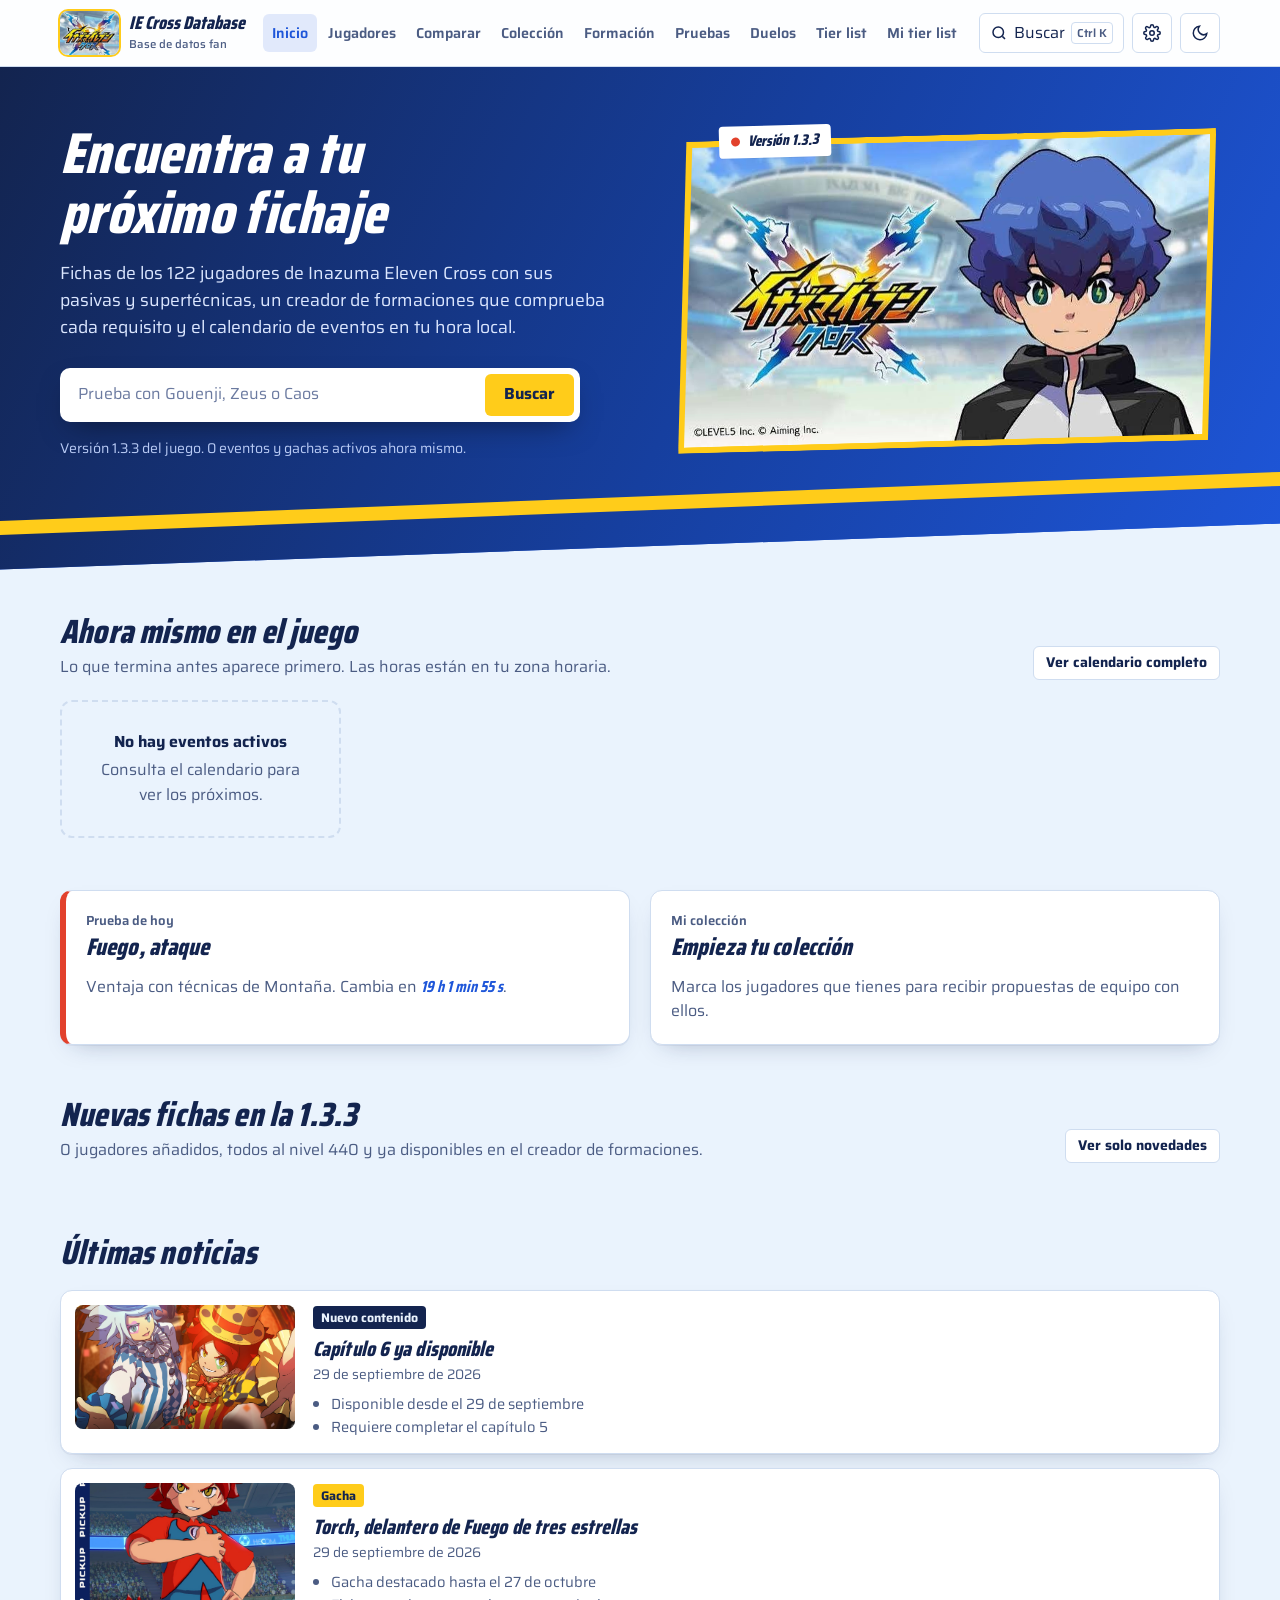
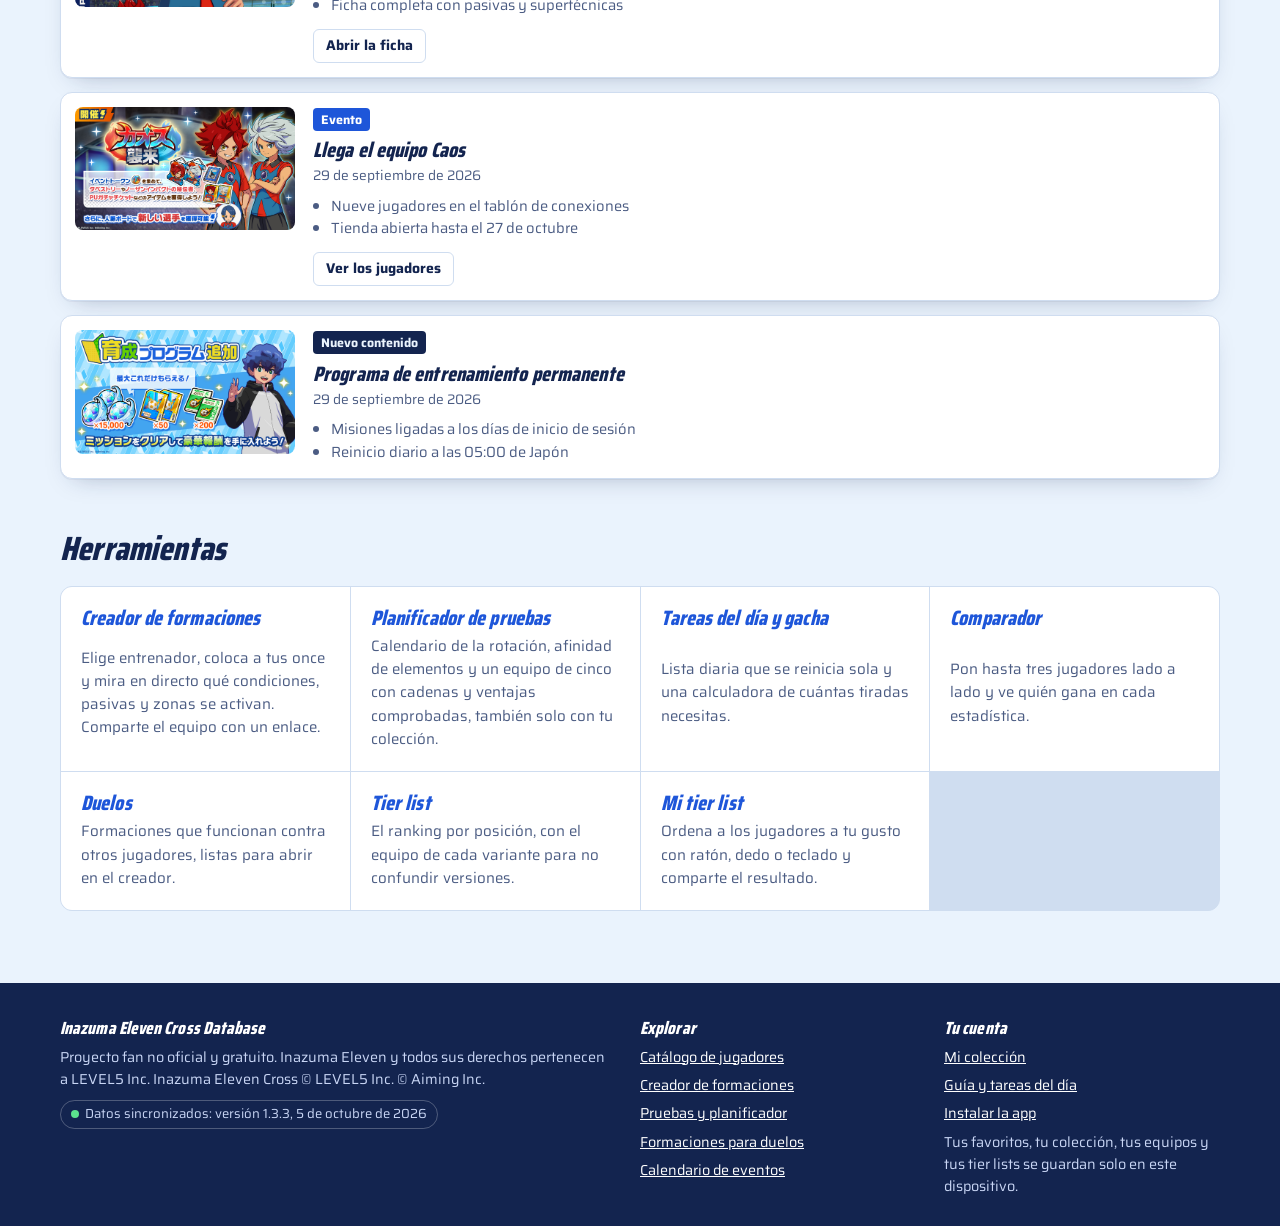
==== commit 2cbea6bc: "Add files via upload" ====
--- a/index.html
+++ b/index.html
@@ -500,6 +500,10 @@
 .numbox{width:70px;min-height:38px;border:1px solid var(--line);border-radius:6px;background:var(--surface-2);text-align:center}
 .slider-row output{min-width:2ch;font-size:1.2rem}
 @media (max-width:560px){.slider-row{grid-template-columns:1fr auto}.slider-row>span{grid-column:1 / -1}}
+.pvp-pas{background:var(--surface-2);border-radius:8px;padding:10px 12px;font-size:.92rem}
+.pvp-more summary{cursor:pointer;font-weight:700;color:var(--raimon);padding:4px 0}
+.pvp-more h4{margin:12px 0 2px;font-size:.98rem}
+.pvp-more p{font-size:.93rem;color:var(--ink-2)}
 @media (prefers-reduced-motion:reduce){*,*::before,*::after{animation:none!important;transition:none!important}}
 </style>
 </head>
@@ -2118,17 +2122,19 @@
   const list = all.filter(t => !ver || t.version === ver);
   const tiers = [...new Set(list.map(t=>t.tier||'—'))];
   app.innerHTML = `<div class="wrap">
-    <header class="page-head"><h1>Duelos</h1><p>Formaciones que funcionan en los duelos contra otros jugadores, ordenadas por nivel. Puedes hacer cinco duelos gratis al día; las recompensas crecen al subir de rango y al final de cada temporada.</p></header>
+    <header class="page-head"><h1>Duelos</h1><p>Formaciones que funcionan en los duelos contra otros jugadores, con su explicación y cómo jugarlas. Ábrelas en el creador para ver qué condiciones y pasivas activan, o cambia a quien no tengas.</p></header>
     ${versions.length > 1 ? `<div class="tabs">${versions.map(v=>`<a class="chip" href="#/duelos?v=${encodeURIComponent(v)}" aria-pressed="${v===ver}">Versión ${esc(v)}</a>`).join('')}</div>` : ''}
-    ${list.length ? tiers.map(tier => `<section class="section" style="padding-top:18px"><div class="section-head"><h2>Nivel ${esc(tier)}</h2></div>
+    ${list.length ? tiers.map(tier => `<section class="section" style="padding-top:18px">${tiers.length>1?`<div class="section-head"><h2>${tier==='Recomendada'?'Formaciones recomendadas':'Nivel '+esc(tier)}</h2></div>`:''}
       <div class="recs">${list.filter(t=>(t.tier||'—')===tier).map((t,k) => {
         const coach = DB.coaches.find(c=>c.id===t.coach); const full = (t.slots||[]).filter(Boolean).length >= 11;
         const ids = (full ? t.slots : (t.key||t.slots||[])).filter(Boolean); const miss = missingOf(ids);
         return `<article class="panel rec" style="--i:${k}"><header class="rec-head"><div><h3>${esc(t.title || 'Formación')}</h3>
           <div class="meta-row">${coach?`<span class="tag">${esc(coachName(coach))}, ${esc(coach.formation)}</span>`:''}${t.shape?`<span class="tag">${esc(t.shape)}</span>`:''}${miss.length?`<span class="tag bad">Te faltan ${miss.length}</span>`:''}</div></div></header>
           ${t.note?`<p class="rec-note">${esc(t.note)}</p>`:''}
+          ${t.coachPassive||t.formationPassive||t.requires ? `<div class="pvp-pas">${t.coachPassive?`<p><b>${esc(t.coachPassive.title)}</b></p><ul class="bullets">${t.coachPassive.items.map(x=>`<li>${esc(x)}</li>`).join('')}</ul>`:''}${t.formationPassive?`<p style="margin-top:8px">${esc(t.formationPassive)}</p>`:''}${t.requires?`<p class="note">${esc(t.requires)}</p>`:''}</div>` : ''}
           <p class="kv">${full ? 'Alineación' : 'Jugadores clave'}</p>
           <div class="squad">${ids.map(id=>DB.byId.get(id)).filter(Boolean).map(p=>`<a class="tchip" href="#/jugador/${p.id}" data-el="${p.el}">${portrait(p)}<b>${esc(dn(p))}</b><small>${p.pos}${isOwned(p.id)||!Object.keys(owned).length?'':', no lo tienes'}</small></a>`).join('')}</div>
+          ${(t.points||[]).length ? `<details class="pvp-more"><summary>Cómo funciona y cómo jugarla</summary>${t.points.map(([h,x])=>`<h4>${esc(h)}</h4><p>${esc(x)}</p>`).join('')}${(t.alternatives||[]).length?`<h4>Suplentes</h4>${t.alternatives.map(([a,b,x])=>`<p><b>${esc(a)} → ${esc(b)}</b>: ${esc(x)}</p>`).join('')}`:''}</details>` : ''}
           ${full ? `<button class="btn btn-sm" data-act="pvp-open" data-rec="${all.indexOf(t)}">Abrir en el creador de formaciones</button>` : `<button class="btn btn-ghost btn-sm" data-act="pvp-coach" data-rec="${all.indexOf(t)}">Empezar esta formación en el creador</button>`}</article>`; }).join('')}</div></section>`).join('') + creditLine('pvp')
       : emptyState('Todavía no hay formaciones de duelos publicadas', 'Aparecerán aquí en cuanto se añadan a los datos. Mientras tanto, monta la tuya en el creador de formaciones.', '<a class="btn btn-ghost btn-sm" href="#/formacion">Ir al creador</a>')}
   </div>`;
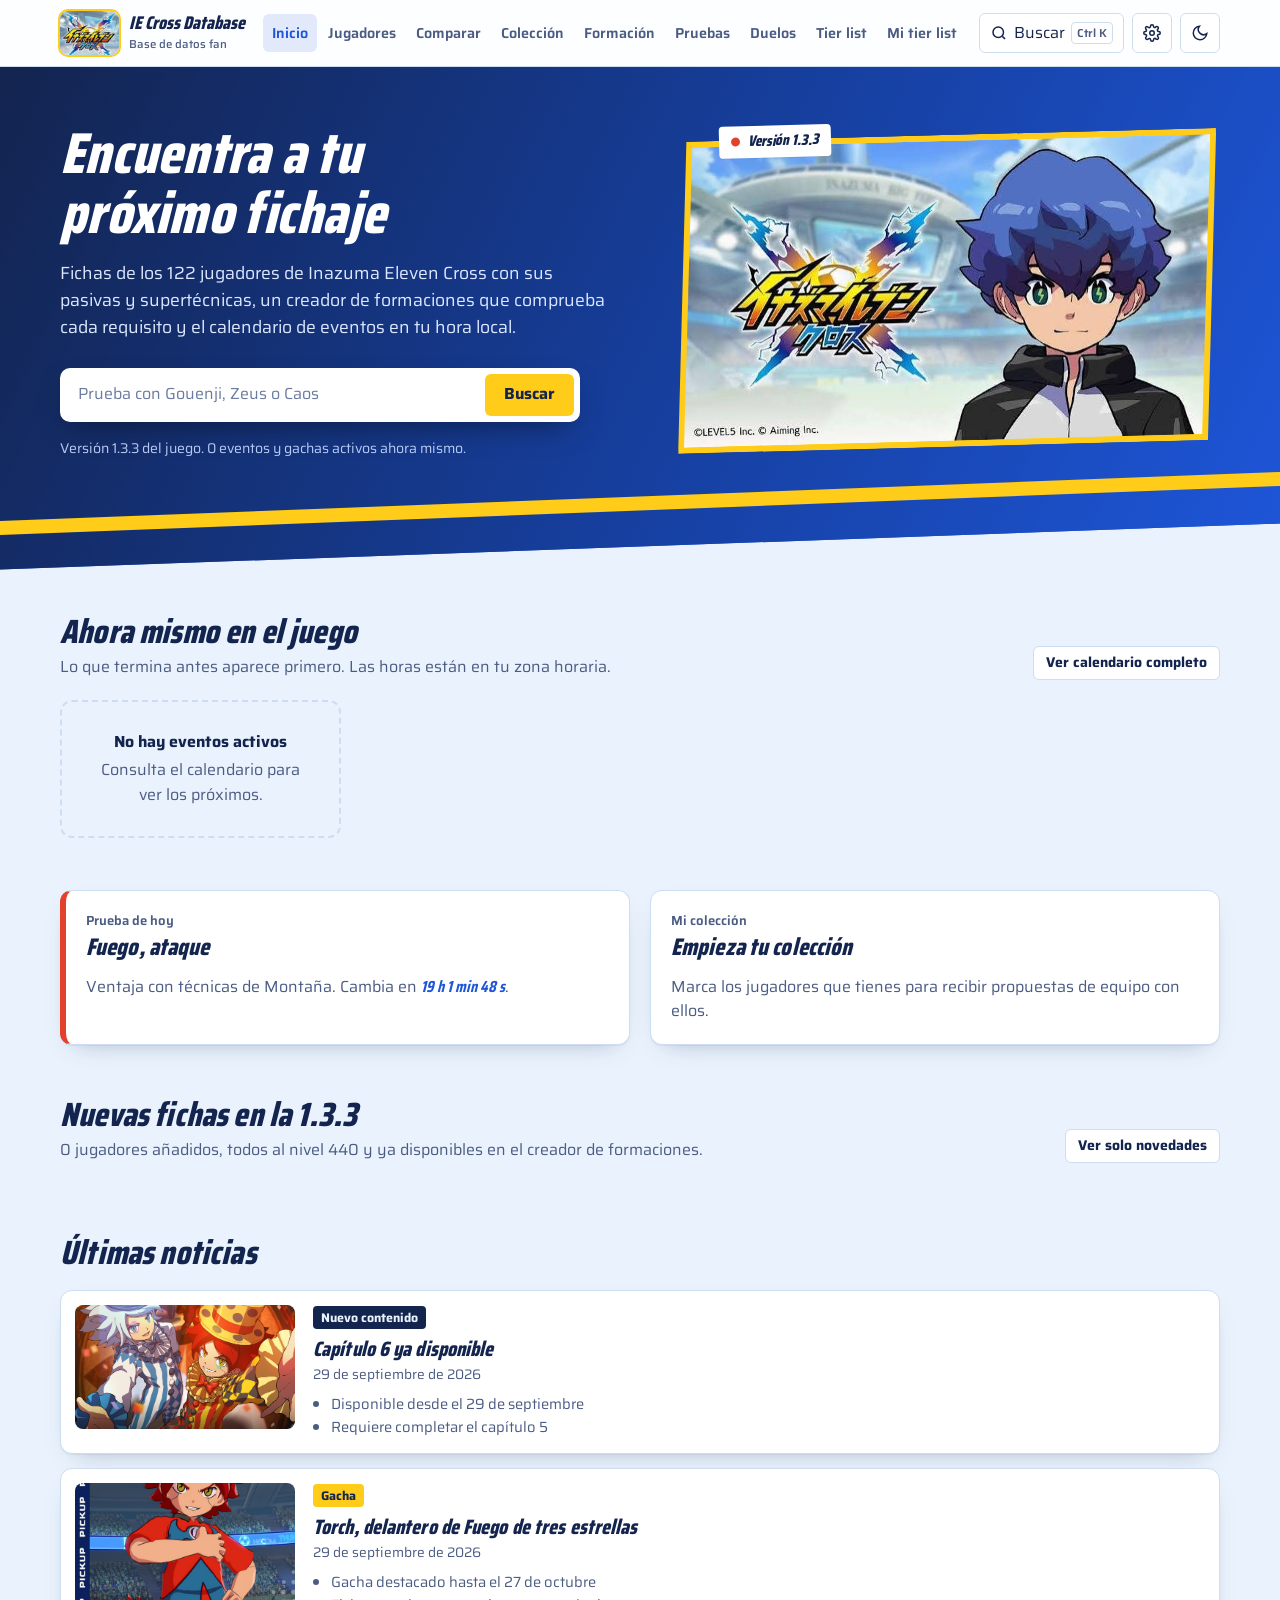
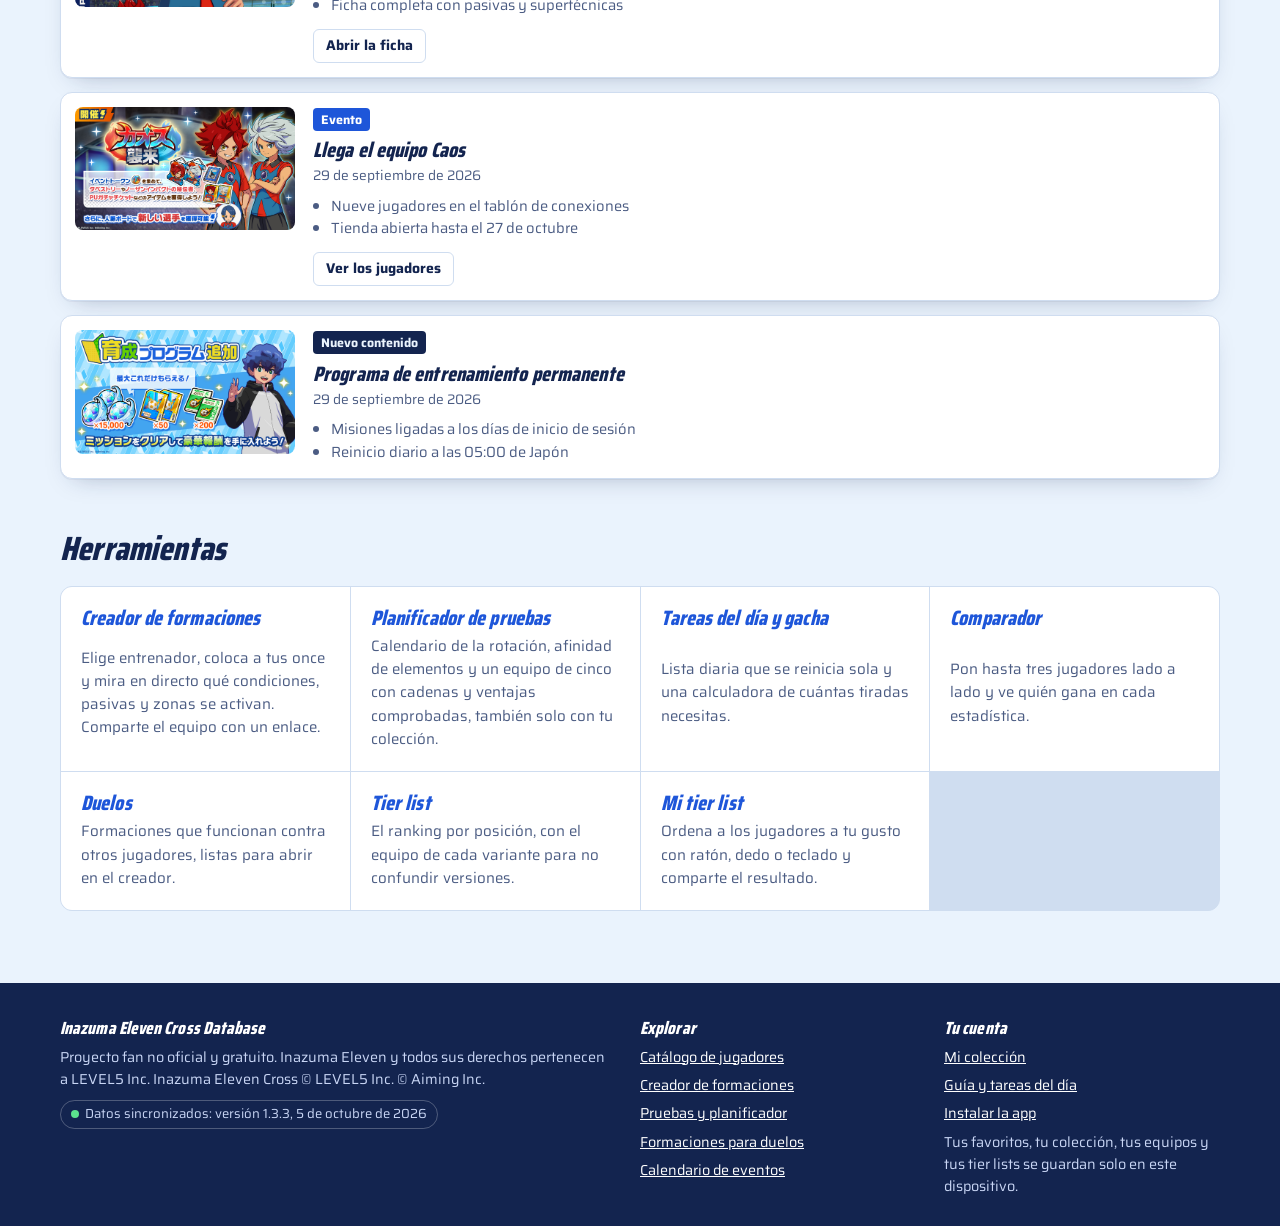
==== commit aca63599: "Add files via upload" ====
--- a/index.html
+++ b/index.html
@@ -229,6 +229,7 @@
 .zone[data-z="A"]{background:rgba(255,255,255,.75);color:#13244F;border-style:solid}
 .zone[data-z="B"]{background:rgba(255,255,255,.35);border-style:solid}
 .zone.span2{grid-column:span 2}
+.zones-areas{grid-template-columns:repeat(auto-fill,minmax(64px,1fr));max-width:none}
 .passive{padding:14px 0;border-top:1px solid var(--line)}
 .passive:first-of-type{border-top:0;padding-top:0}
 .passive h3{font-family:var(--body);font-style:normal;font-weight:700;font-size:1rem}
@@ -312,6 +313,7 @@
 .tier[data-t="B"] .tier-label{background:#9BDB6A}
 .tier[data-t="C"] .tier-label{background:#6EC6E6}
 .tier[data-t="D"] .tier-label{background:#A8B3D6}
+.tier[data-t="E"] .tier-label{background:#C9CEDD}
 .tier[data-t="pool"] .tier-label{background:var(--surface-2);color:var(--ink-2);font-size:1rem;text-align:center;padding:6px}
 .tier-items{display:flex;flex-wrap:wrap;gap:8px;padding:10px;min-height:92px;align-content:flex-start}
 .tier.drop .tier-items{background:color-mix(in srgb,var(--bolt) 18%,transparent)}
@@ -504,6 +506,7 @@
 .pvp-more summary{cursor:pointer;font-weight:700;color:var(--raimon);padding:4px 0}
 .pvp-more h4{margin:12px 0 2px;font-size:.98rem}
 .pvp-more p{font-size:.93rem;color:var(--ink-2)}
+.jp{font-weight:500;font-size:.8em;color:var(--ink-2);font-family:var(--body);font-style:normal}
 @media (prefers-reduced-motion:reduce){*,*::before,*::after{animation:none!important;transition:none!important}}
 </style>
 </head>
@@ -611,7 +614,7 @@
 const POS_ORDER = ['GK','DF','MF','FW'];
 const EL = { F:'Fuego', V:'Viento', B:'Bosque', M:'Montaña' };
 const EL_ALIASES = { fuego:'F', fire:'F', viento:'V', wind:'V', bosque:'B', forest:'B', wood:'B', montaña:'M', montana:'M', mountain:'M', earth:'M' };
-const TIERS = ['S+','S','A','B','C','D'];
+const TIERS = ['S+','S','A','B','C','D','E'];
 const TEAMS = {
   R:'Raimon', I:'Imperius', IJ:'Inazuma Japan', C:'Caos', RR:'Raimon de la Revolución', SJ:'Selección de Japón 2026',
   Z:'Zeus', YI:'Young Inazuma', KS:'Kidokawa Seishuu', ROB:'Raimon OB', TC:'Tablón de conexiones', GS:'Gemini Storm',
@@ -932,10 +935,11 @@
         <article class="panel news-item">
           <img src="${CONFIG.newsImg(n.img)}" alt="" loading="lazy" onerror="this.style.visibility='hidden'">
           <div>
-            <span class="kind" data-k="${n.kind}">${kindLabel(n.kind)}</span>
+            <span class="kind" data-k="${n.kind}">${n.label?esc(n.label.charAt(0)+n.label.slice(1).toLowerCase()):kindLabel(n.kind)}</span>
             <h3 style="margin-top:8px">${esc(n.title)}</h3>
             <p class="when" style="margin-top:4px">${dfDay.format(new Date(n.date))}</p>
-            <ul>${n.points.map(x=>`<li>${esc(x)}</li>`).join('')}</ul>
+            ${n.summary?`<p style="margin-top:8px">${esc(n.summary)}</p>`:''}
+            <ul>${(n.points||[]).map(x=>`<li>${esc(x)}</li>`).join('')}</ul>
             ${n.player ? `<a class="btn btn-ghost btn-sm" style="margin-top:12px" href="#/jugador/${n.player}">Abrir la ficha</a>` : n.link ? `<a class="btn btn-ghost btn-sm" style="margin-top:12px" href="${n.link}">Ver los jugadores</a>` : ''}
           </div>
         </article>`).join('')}</div>
@@ -1052,14 +1056,8 @@
   let max = 0; DB.players.forEach(p => p.detail && Object.values(p.detail.stats).forEach(v => { if (v>max) max=v; })); return max || 1;
 }
 function zonesGrid(z){
-  const layout = DB.layouts.default;
-  const cell = s => `<div class="zone ${s.pos==='GK'?'span2':''}" data-z="${z?.[s.n]||''}" ${s.pos==='GK'?'style="grid-column:2 / span 2"':''}><b>${z?.[s.n]||'·'}</b>${s.n} ${s.pos}</div>`;
-  const rows = [[1,2],[3,4,5,6],[7,8,9,10],[11]];
-  return `<div class="zones" aria-label="Zonas ideales sobre la formación">${rows.map(r=>{
-    const items = r.map(n=>layout.find(s=>s.n===n));
-    if (r.length===2) return `<div></div>${items.map(cell).join('')}<div></div>`;
-    return items.map(cell).join('');
-  }).join('')}</div>`;
+  const cell = n => `<div class="zone" data-z="${z?.[n]||''}"><b>${z?.[n]||'·'}</b>Área ${n}</div>`;
+  return `<div class="zones zones-areas" aria-label="Áreas ideales">${Array.from({length:11},(_,i)=>cell(i+1)).join('')}</div>`;
 }
 function viewPlayer(r){
   const p = DB.byId.get(Number(r.param));
@@ -1108,7 +1106,7 @@
       <section class="panel block" aria-labelledby="h-zones">
         <h2 id="h-zones">Zonas ideales</h2>
         ${zonesGrid(d.zones)}
-        <p class="note">Bonus por zona: S suma un 15 %, A un 10 % y B un 5 %. Los números son las casillas del creador de formaciones.</p>
+        <p class="note">Bonus por área: S suma un 15 %, A un 10 % y B un 5 %. Las áreas siguen la numeración del juego.</p>
         <h2 style="margin-top:20px;font-size:1.3rem">Etiquetas</h2>
         <div class="meta-row">${d.tags.map(t=>`<span class="tag">${esc(t)}</span>`).join('')}</div>
         <p class="note">Las pasivas de cohesión usan estas etiquetas para reconocer a sus aliados.</p>
@@ -1116,12 +1114,12 @@
     </div>
     <section class="panel block" style="margin-top:20px" aria-labelledby="h-pas">
       <h2 id="h-pas">Pasivas</h2>
-      ${d.passives.map(x=>`<div class="passive"><h3>${esc(x.name)}</h3><p>${esc(x.text)}</p><div class="meta-row"><span class="tag">${x.src} ${x.lv}</span><span class="tag">Se desbloquea en ${esc(x.unlock)}</span>${x.cond?`<span class="tag">Se comprueba en el creador de formaciones</span>`:''}</div></div>`).join('')}
+      ${d.passives.map(x=>`<div class="passive"><h3>${esc(x.name)}${x.nameJP?` <small class="jp">${esc(x.nameJP)}</small>`:''}</h3><p>${esc(x.text)}</p><div class="meta-row"><span class="tag">${x.src} ${x.lv}</span>${x.rank?`<span class="tag">Rango ${esc(x.rank)}</span>`:''}${x.stack?'<span class="tag good" title="El efecto se acumula cada vez que se activa">Se acumula</span>':''}<span class="tag">Se desbloquea en ${esc(x.unlock)}</span>${x.cond?`<span class="tag">Se comprueba en el creador de formaciones</span>`:''}</div></div>`).join('')}
     </section>
     <section class="panel block" style="margin-top:20px" aria-labelledby="h-tech">
       <h2 id="h-tech">Supertécnicas</h2>
       ${d.techniques.map((t,i)=>`<div class="tech">
-        <div class="tech-head"><div><h3>${esc(t.name)}</h3><div class="meta-row" style="margin-top:6px"><span class="tag">${t.type}</span>${elTag(t.el)}<span class="tag">Se desbloquea al nivel ${t.unlock}</span><span class="tag">${t.long?'Tiro largo':'Sin tiro largo'}</span>${t.chain?'<span class="tag">Admite cadena</span>':''}</div></div>
+        <div class="tech-head"><div><h3>${esc(t.name)}${t.nameJP?` <small class="jp">${esc(t.nameJP)}</small>`:''}</h3><div class="meta-row" style="margin-top:6px"><span class="tag">${t.type}</span>${elTag(t.el)}<span class="tag">Se desbloquea al nivel ${t.unlock}</span>${t.type==='Tiro'?`<span class="tag">${t.long?'Tiro largo':'Sin tiro largo'}</span>`:''}${t.blocksShots&&t.type==='Bloqueo'?'<span class="tag">Bloquea tiros</span>':''}${t.chain?'<span class="tag">Admite cadena</span>':''}</div></div>
           <label class="lvl">Nivel de la técnica <input type="range" min="1" max="10" value="10" data-tech="${i}" aria-label="Nivel de ${esc(t.name)}"><b class="num" data-tech-out="${i}">10</b></label></div>
         <div class="tablewrap"><table data-tech-table="${i}"><caption class="sr-only">${esc(t.name)} por nivel</caption><thead><tr><th>Nivel</th>${[...Array(10)].map((_,k)=>`<th class="r ${k===9?'hl':''}" data-col="${k}">${k+1}</th>`).join('')}</tr></thead>
         <tbody>${Object.entries(t.rows).map(([k,vals])=>`<tr><th scope="row">${k}</th>${vals.map((v,k2)=>`<td class="r ${k2===9?'hl':''}" data-col="${k2}">${v}</td>`).join('')}</tr>`).join('')}</tbody></table></div>
@@ -1211,24 +1209,53 @@
 let team = store.get('team', { coach:71002, slots:Array(11).fill(null) });
 function saveTeam(){ store.set('team', team); }
 function teamUrl(){ return `#/formacion?c=${team.coach}&p=${team.slots.map(x=>x||0).join(',')}`; }
+const EL_NAME = { Fuego:'F', Viento:'V', Bosque:'B', 'Montaña':'M' };
+function normCond(c){ return c.type ? c : { slot:c.slot, type:'Etiqueta', value:c.tag }; }
+function cumpleCond(p, c){
+  if (!p) return false;
+  const vals = String(c.value).split(',').map(v => v.trim()).filter(Boolean);
+  if (c.type === 'Elemento') return vals.some(v => EL_NAME[v] === p.el);
+  if (c.type === 'Etiqueta') return vals.some(v => (p.tags||[]).includes(v));
+  if (/Posici/.test(c.type)) return vals.includes(p.pos);
+  return false;
+}
+function condTexto(c){
+  const v = String(c.value).split(',').map(x=>x.trim()).join(' o ');
+  return c.type === 'Elemento' ? `elemento ${v}` : c.type === 'Etiqueta' ? `etiqueta ${v}` : /Posici/.test(c.type) ? `posición natural ${v}` : v;
+}
+function efectoDestino(ef){
+  if (ef.rival) return 'al rival';
+  const partes = [];
+  if (ef.pos) partes.push(`los ${ef.pos} recomendados`);
+  if (ef.tag) partes.push(`con la etiqueta ${ef.tag}`);
+  if (ef.els) partes.push(`de ${ef.els.map(e=>EL[e]).join(' o ')}`);
+  return partes.length ? 'a ' + (ef.pos ? '' : 'los aliados ') + partes.join(' ') : 'a todos los aliados';
+}
+function coachPassiveAt(coach){
+  const lv = team.coachLevel || coach.level || 10;
+  return (coach.passiveByLevel || []).find(x => x.level === lv) || coach.passive || null;
+}
 function analyzeTeam(){
   const coach = DB.coaches.find(c=>c.id===team.coach) || DB.coaches[0];
-  const layout = DB.layouts[coach.layout||'default'] || DB.layouts.default;
+  const layout = DB.layouts[coach.layout||'default'] || DB.layouts.default || Object.values(DB.layouts)[0];
   const placed = layout.map((s,i)=>({ slot:s, p: team.slots[i] ? DB.byId.get(team.slots[i]) : null })).filter(x=>x.p);
   const elCount = { F:0, V:0, B:0, M:0 }; placed.forEach(x=>elCount[x.p.el]++);
-  const tagCount = {}; placed.forEach(x=>x.p.tags.forEach(t=>tagCount[t]=(tagCount[t]||0)+1));
-  const conds = (coach.conditions||[]).map(c => { const i = layout.findIndex(s=>s.n===c.slot); const p = team.slots[i] ? DB.byId.get(team.slots[i]) : null; return { ...c, pos:layout[i].pos, p, ok: !!p && p.tags.includes(c.tag) }; });
-  const formationOn = conds.length>0 && conds.every(c=>c.ok);
-  const recipients = eff => placed.filter(x => (!eff.pos || x.slot.pos===eff.pos) && (!eff.tag || x.p.tags.includes(eff.tag)));
+  const tagCount = {}; placed.forEach(x=>(x.p.tags||[]).forEach(t=>tagCount[t]=(tagCount[t]||0)+1));
+  const conds = (coach.conditions||[]).map(normCond).map(c => { const i = layout.findIndex(s=>s.n===c.slot); const p = i>=0 && team.slots[i] ? DB.byId.get(team.slots[i]) : null; return { ...c, pos:layout[i]?.pos, p, ok: cumpleCond(p, c) }; });
+  const formationOn = conds.every(c=>c.ok);
+  const recipients = ef => ef.rival ? [] : placed.filter(x => (!ef.pos || x.slot.pos===ef.pos) && (!ef.tag || (x.p.tags||[]).includes(ef.tag)) && (!ef.els || ef.els.includes(x.p.el)));
   const offPos = placed.filter(x=>x.slot.pos!==x.p.pos);
   const passives = [];
-  placed.forEach(x => (x.p.detail?.passives||[]).forEach(ps => { if (ps.cond?.type==='element'){ const n = elCount[ps.cond.el]; passives.push({ who:x.p, ps, n, ok: n>=ps.cond.min }); } }));
-  const zones = placed.filter(x=>x.p.detail?.zones?.[x.slot.n]).map(x=>({ p:x.p, slot:x.slot, z:x.p.detail.zones[x.slot.n] }));
-  return { coach, layout, placed, elCount, tagCount, conds, formationOn, recipients, offPos, passives, zones,
+  placed.forEach(x => (x.p.detail?.passives||[]).forEach(ps => {
+    if (ps.cond?.type==='element'){ const n = elCount[ps.cond.el]; passives.push({ who:x.p, ps, n, ok: n>=ps.cond.min, need:`jugadores de ${EL[ps.cond.el]}` }); }
+    if (ps.cond?.type==='tag'){ const n = tagCount[ps.cond.tag]||0; passives.push({ who:x.p, ps, n, ok: n>=ps.cond.min, need:`jugadores con la etiqueta ${ps.cond.tag}` }); }
+  }));
+  return { coach, layout, placed, elCount, tagCount, conds, formationOn, recipients, offPos, passives, zones:[], cp: coachPassiveAt(coach),
     power: placed.reduce((a,x)=>a+x.p.power,0) };
 }
 function viewTeam(r){
   setTitle('Creador de formaciones');
+  app.onchange = e => { const s = e.target.closest('[data-coach-level]'); if (s){ team.coachLevel = Number(s.value); saveTeam(); render(); } };
   if (r.q.get('p')){
     const ids = r.q.get('p').split(',').map(Number);
     team = { coach: Number(r.q.get('c')) || team.coach, slots: Array.from({length:11}, (_,i)=>DB.byId.has(ids[i]) ? ids[i] : null) };
@@ -1237,7 +1264,7 @@
   const A = analyzeTeam();
   const saved = store.get('teams', []);
   const condSlots = new Map(A.conds.map(c=>[c.slot,c]));
-  const zoneMap = new Map(A.zones.map(z=>[z.slot.n,z.z]));
+  const zoneMap = new Map();
   const total = A.placed.length || 1;
   app.innerHTML = `<div class="wrap">
     <header class="page-head"><h1>Creador de formaciones</h1><p>Elige entrenador y coloca a cualquier jugador en cualquier casilla. El panel de la derecha comprueba al momento las condiciones de la formación, la pasiva del entrenador, las pasivas de los jugadores y sus zonas ideales.</p></header>
@@ -1249,7 +1276,7 @@
           <div class="box top"></div><div class="box bot"></div>
           ${A.layout.map((s,i)=>{ const p = team.slots[i] ? DB.byId.get(team.slots[i]) : null; const c = condSlots.get(s.n); const z = zoneMap.get(s.n);
             const cls = ['slot', p?'filled':'', c?(c.ok?'ok':'need'):'', p&&p.pos!==s.pos?'off':''].join(' ');
-            const lbl = p ? `Casilla ${s.n}, ${s.pos}: ${p.name}${p.pos!==s.pos?', fuera de su posición natural':''}${c?(c.ok?', cumple la condición':`, necesita la etiqueta ${c.tag}`):''}. Pulsa para cambiarlo.` : `Casilla ${s.n}, ${s.pos}, vacía${c?`, necesita la etiqueta ${c.tag}`:''}. Pulsa para añadir un jugador.`;
+            const lbl = p ? `Casilla ${s.n}, ${s.pos}: ${dn(p)}${p.pos!==s.pos?', fuera de su posición natural':''}${c?(c.ok?', cumple el requisito':`, necesita ${condTexto(c)}`):''}. Pulsa para cambiarlo.` : `Casilla ${s.n}, ${s.pos}, vacía${c?`, necesita ${condTexto(c)}`:''}. Pulsa para añadir un jugador.`;
             return `<button class="${cls}" style="left:${s.x}%;top:${s.y}%" ${p?`data-el="${p.el}"`:''} data-act="slot" data-i="${i}" aria-label="${esc(lbl)}">
               <span class="slot-disc">${p?portrait(p):'<span class="slot-plus" aria-hidden="true">+</span>'}${z?`<span class="zone-badge" title="Zona ${z}">${z}</span>`:''}</span>
               <span class="slot-label"><span class="pos">${s.pos}</span>${p?esc(dn(p).split(' ')[0]):s.n}</span></button>`; }).join('')}
@@ -1271,19 +1298,21 @@
         <div class="legend">${Object.entries(A.elCount).map(([k,v])=>`<span data-el="${k}"><span class="dot"></span>${EL[k]} ${v}</span>`).join('')}</div>
 
         <h3>Formación ${esc(A.coach.formation)}</h3>
-        ${A.conds.length ? `<ul class="checks">${A.conds.map(c=>`<li><span class="st ${c.ok?'ok':'no'}" aria-hidden="true">${c.ok?'✓':c.slot}</span><span>Casilla ${c.slot} (${c.pos}) con la etiqueta ${esc(c.tag)}: ${c.p?(c.ok?esc(dn(c.p))+' la cumple.':esc(dn(c.p))+' no tiene esa etiqueta.'):'vacía.'}</span></li>`).join('')}</ul>
-          <p class="note">${A.formationOn ? `Pasiva de formación activa. ${esc(A.coach.formationPassive.text)}` : `Cumple las ${A.conds.length} condiciones para activar la pasiva de formación: ${esc(A.coach.formationPassive.text)}`}</p>`
-          : `<p class="note">Los requisitos de esta formación aún no están en los datos cargados. La plantilla usa la disposición de F-Raimon.</p>`}
-
-        ${A.coach.passive ? `<h3>Pasiva del entrenador: ${esc(A.coach.passive.name)}</h3><ul class="checks">${A.coach.passive.effects.map(ef=>{ const rec = A.recipients(ef); return `<li><span class="st ${rec.length?'ok':'no'}" aria-hidden="true">${rec.length}</span><span><b>${esc(ef.label)}</b> ${ef.pos?`a los ${ef.pos} `:'a los aliados '}${ef.tag?`con la etiqueta ${esc(ef.tag)}`:''}: ${rec.length?rec.map(x=>esc(dn(x.p))).join(', '):'nadie lo recibe todavía.'}</span></li>`; }).join('')}</ul>` : ''}
+        ${A.conds.length ? `<ul class="checks">${A.conds.map(c=>`<li><span class="st ${c.ok?'ok':'no'}" aria-hidden="true">${c.ok?'✓':c.slot}</span><span>Casilla ${c.slot} (${c.pos}): ${esc(condTexto(c))}. ${c.p?(c.ok?esc(dn(c.p))+' lo cumple.':esc(dn(c.p))+' no lo cumple.'):'Vacía.'}</span></li>`).join('')}</ul>` : '<p class="note">Esta formación no tiene requisitos.</p>'}
+        ${A.coach.formationPassive ? `<div class="pvp-pas" style="margin-top:10px"><p><b>${A.formationOn ? 'Pasiva de formación activa' : `Pasiva de formación: cumple ${A.conds.length===1?'el requisito':'los '+A.conds.length+' requisitos'} para activarla`}</b></p><p>${esc(A.coach.formationPassive.text)}</p>
+          <ul class="checks" style="margin-top:8px">${A.coach.formationPassive.effects.map(ef=>{ const rec = A.formationOn ? A.recipients(ef) : []; return `<li><span class="st ${rec.length?'ok':'no'}" aria-hidden="true">${ef.rival?'R':rec.length}</span><span><b>${esc(ef.label)}</b> ${esc(efectoDestino(ef))}${ef.stack?' (se acumula)':''}${!ef.rival&&A.formationOn?': '+(rec.length?rec.map(x=>esc(dn(x.p))).join(', '):'nadie lo recibe todavía.'):''}</span></li>`; }).join('')}</ul></div>` : ''}
+
+        ${A.cp ? `<h3>Pasiva del entrenador: ${esc(A.cp.name)}</h3>
+          <label class="field" style="width:fit-content;min-height:36px;margin-bottom:8px"><span class="kv">Nivel del entrenador</span><select data-coach-level>${(A.coach.passiveByLevel&&A.coach.passiveByLevel.length?A.coach.passiveByLevel:[{level:10}]).map(x=>`<option value="${x.level}" ${(team.coachLevel||A.coach.level||10)===x.level?'selected':''}>${x.level}</option>`).join('')}</select></label>
+          <p class="note" style="margin:0 0 8px">${esc(A.cp.text||'')}</p>
+          <ul class="checks">${A.cp.effects.map(ef=>{ const rec = A.recipients(ef); return `<li><span class="st ${rec.length?'ok':'no'}" aria-hidden="true">${ef.rival?'R':rec.length}</span><span><b>${esc(ef.label)}</b> ${esc(efectoDestino(ef))}${ef.rival?'':': '+(rec.length?rec.map(x=>esc(dn(x.p))).join(', '):'nadie lo recibe todavía.')}</span></li>`; }).join('')}</ul>` : ''}
 
         <h3>Pasivas de los jugadores</h3>
-        ${A.passives.length ? `<ul class="checks">${A.passives.map(x=>`<li><span class="st ${x.ok?'ok':'no'}" aria-hidden="true">${x.ok?'✓':x.n}</span><span><b>${esc(dn(x.who))}</b>, ${esc(x.ps.name)}: ${x.n} de ${x.ps.cond.min} jugadores de ${EL[x.ps.cond.el]} en el equipo.</span></li>`).join('')}</ul>` : `<p class="note">Ningún jugador colocado tiene pasivas con condiciones que se puedan comprobar antes del partido.</p>`}
-
-        <h3>Posiciones y zonas</h3>
+        ${A.passives.length ? `<ul class="checks">${A.passives.map(x=>`<li><span class="st ${x.ok?'ok':'no'}" aria-hidden="true">${x.ok?'✓':x.n}</span><span><b>${esc(dn(x.who))}</b>, ${esc(x.ps.name)}: ${x.n} de ${x.ps.cond.min} ${esc(x.need)} en el equipo.</span></li>`).join('')}</ul>` : `<p class="note">Ningún jugador colocado tiene pasivas con condiciones que se puedan comprobar antes del partido.</p>`}
+
+        <h3>Posiciones</h3>
         <ul class="checks">
           ${A.offPos.length ? A.offPos.map(x=>`<li><span class="st warn" aria-hidden="true">!</span><span>${esc(dn(x.p))} es ${x.p.pos} y está en una casilla de ${x.slot.pos}.</span></li>`).join('') : `<li><span class="st ok" aria-hidden="true">✓</span><span>${A.placed.length?'Todos juegan en su posición natural.':'Coloca jugadores para ver si encajan.'}</span></li>`}
-          ${A.zones.map(z=>`<li><span class="st ok" aria-hidden="true">${z.z}</span><span>${esc(dn(z.p))} está en una zona ${z.z} (casilla ${z.slot.n}).</span></li>`).join('')}
         </ul>
 
         ${Object.keys(A.tagCount).length ? `<h3>Etiquetas en el equipo</h3><div class="meta-row">${Object.entries(A.tagCount).sort((a,b)=>b[1]-a[1]).map(([t,n])=>`<span class="tag">${esc(t)} ${n}</span>`).join('')}</div>` : ''}
@@ -1297,7 +1326,7 @@
   openDialog(`
     <div class="dialog-head">
       <h2 style="font-size:1.4rem">Casilla ${s.n}: ${POS[s.pos].toLowerCase()}</h2>
-      ${cond?`<p class="note" style="margin:0">Esta casilla pide la etiqueta ${esc(cond.tag)} para activar la formación.</p>`:''}
+      ${cond?`<p class="note" style="margin:0">Esta casilla pide ${esc(condTexto(cond))} para activar la formación.</p>`:''}
       <label class="field">${icon.search}<span class="sr-only">Buscar jugador</span><input id="dlg-q" type="search" placeholder="Buscar jugador" autocomplete="off"></label>
       <div class="filters-row" role="group" aria-label="Posición">${['',...POS_ORDER].map(p=>`<button class="chip" data-dpos="${p}" aria-pressed="${p===pos}">${p||'Todas'}</button>`).join('')}</div>
     </div>
@@ -1307,9 +1336,9 @@
       const list = $('#dlg-list', dlg), q = $('#dlg-q', dlg); let items = [], sel = 0;
       const draw = () => {
         const t = norm(q.value).split(/\s+/).filter(Boolean);
-        items = DB.players.filter(p=>(!pos||p.pos===pos) && t.every(x=>p.search.includes(x))).sort((a,b)=>(cond?(b.tags.includes(cond.tag)-a.tags.includes(cond.tag)):0)||b.power-a.power);
+        items = DB.players.filter(p=>(!pos||p.pos===pos) && t.every(x=>p.search.includes(x))).sort((a,b)=>(cond?(cumpleCond(b,cond)-cumpleCond(a,cond)):0)||b.power-a.power);
         sel = 0;
-        list.innerHTML = items.length ? items.map((p,k)=>`<button class="opt" role="option" data-id="${p.id}" data-el="${p.el}" aria-selected="${k===0}"><span class="mini">${portrait(p)}</span><span class="grow">${esc(dn(p))}<small>${esc(p.team)}${used.has(p.id)?', ya está en el equipo':''}${cond&&p.tags.includes(cond.tag)?', cumple la condición':''}</small></span><span class="pos">${p.pos}</span><span class="dot"></span><span class="num">${fmt(p.power)}</span></button>`).join('') : emptyState('Sin resultados','Prueba con otro nombre o cambia la posición.');
+        list.innerHTML = items.length ? items.map((p,k)=>`<button class="opt" role="option" data-id="${p.id}" data-el="${p.el}" aria-selected="${k===0}"><span class="mini">${portrait(p)}</span><span class="grow">${esc(dn(p))}<small>${esc(p.team)}${used.has(p.id)?', ya está en el equipo':''}${cond&&cumpleCond(p,cond)?', cumple el requisito':''}</small></span><span class="pos">${p.pos}</span><span class="dot"></span><span class="num">${fmt(p.power)}</span></button>`).join('') : emptyState('Sin resultados','Prueba con otro nombre o cambia la posición.');
       };
       const pick = id => { const prev = team.slots.indexOf(id); if (prev>-1 && prev!==i) team.slots[prev] = team.slots[i]; team.slots[i] = id; saveTeam(); closeDialog(); render(); popEl($$('.slot')[i]); };
       draw(); q.focus();
@@ -2216,7 +2245,7 @@
   else if (act==='pvp-open'){ const t = DB.guides.pvp[Number(a.dataset.rec)]; if (t){ team = { coach:t.coach || team.coach, slots:Array.from({length:11},(_,i)=>DB.byId.has(t.slots?.[i]) ? t.slots[i] : null) }; saveTeam(); location.hash = '#/formacion'; toast('Formación cargada en el creador'); } }
   else if (act==='plan-json') copyJSON({ el:plan.opp, mode:plan.mode, rank:1, title:'', note:'', lineup:plan.slots.filter(Boolean).map(x=>({ id:x.id, el:x.el, tech:'', manual:false })) }, 'Recomendación copiada. Pégala en data/guides.json, dentro de "trials".');
   else if (act==='team-json') copyJSON({ tier:'S', version:CONFIG.VERSION, coach:team.coach, title:'', note:'', slots:[...team.slots] }, 'Formación copiada. Pégala en data/guides.json, dentro de "pvp".');
-  else if (act==='coach'){ team.coach = id; saveTeam(); render(); }
+  else if (act==='coach'){ team.coach = id; team.coachLevel = 10; saveTeam(); render(); }
   else if (act==='slot') openSlotPicker(Number(a.dataset.i));
   else if (act==='team-clear'){ if (team.slots.some(Boolean) && confirm('¿Vaciar la formación actual?')){ team.slots = Array(11).fill(null); saveTeam(); render(); } }
   else if (act==='team-auto'){
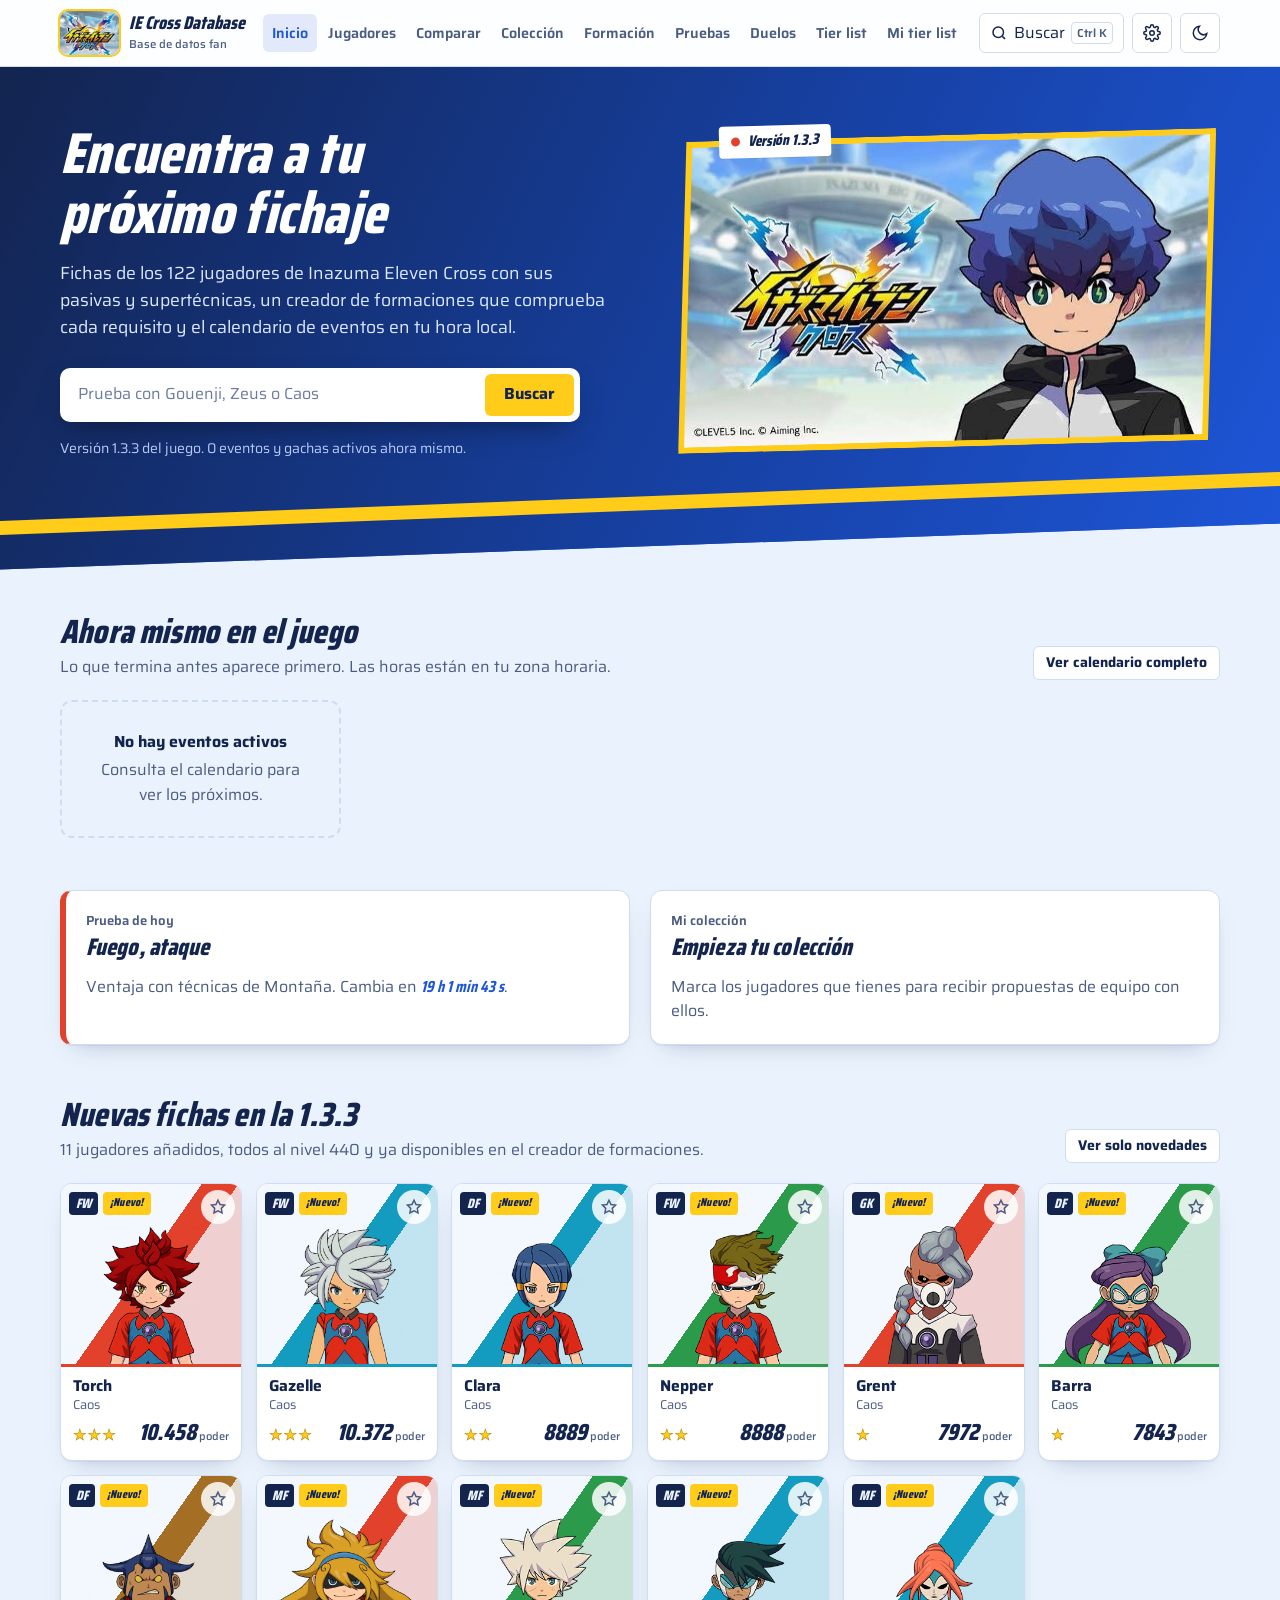
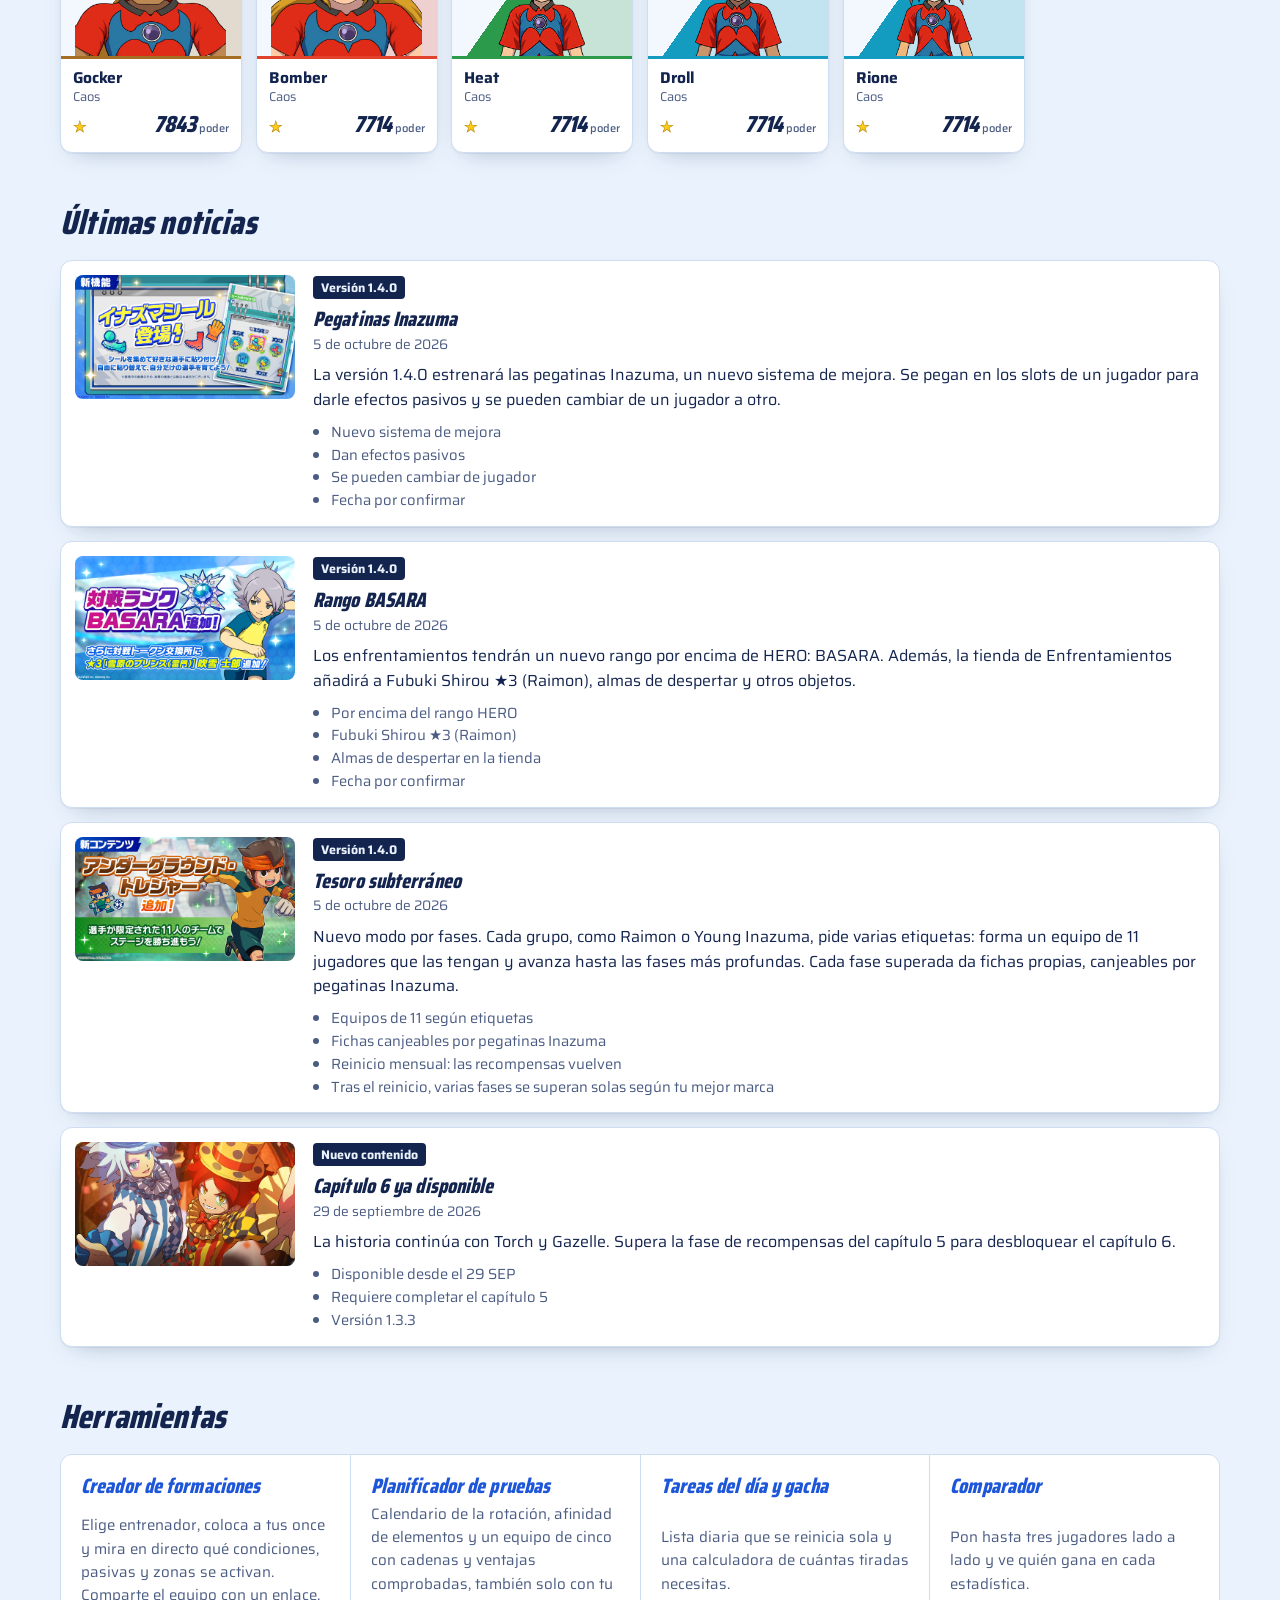
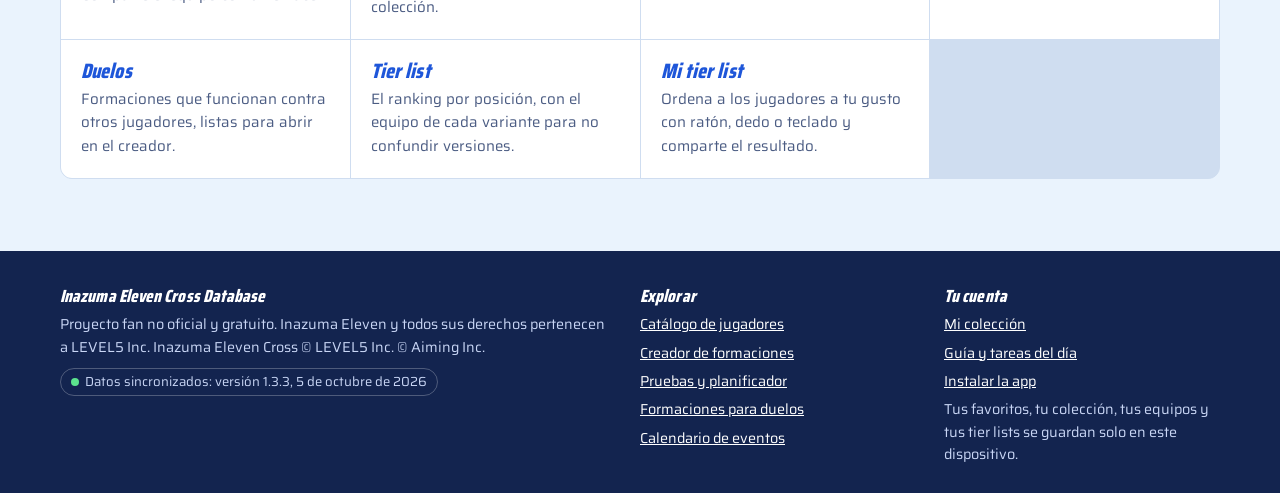
==== commit 702540e0: "Add files via upload" ====
--- a/index.html
+++ b/index.html
@@ -229,7 +229,13 @@
 .zone[data-z="A"]{background:rgba(255,255,255,.75);color:#13244F;border-style:solid}
 .zone[data-z="B"]{background:rgba(255,255,255,.35);border-style:solid}
 .zone.span2{grid-column:span 2}
-.zones-areas{grid-template-columns:repeat(auto-fill,minmax(64px,1fr));max-width:none}
+.zones-areas{grid-template-columns:1fr 1.45fr 1fr;grid-template-rows:repeat(5,42px);gap:5px;max-width:300px;border-radius:44%/7%;padding:12px;border:2px solid rgba(255,255,255,.55)}
+.zones-areas .zone{aspect-ratio:auto;min-height:0}
+.zones-areas .zone:nth-child(1){grid-area:1/1}.zones-areas .zone:nth-child(2){grid-area:1/2}.zones-areas .zone:nth-child(3){grid-area:1/3}
+.zones-areas .zone:nth-child(4){grid-area:2/1/span 2}.zones-areas .zone:nth-child(5){grid-area:2/2}.zones-areas .zone:nth-child(6){grid-area:2/3/span 2}
+.zones-areas .zone:nth-child(7){grid-area:3/2}.zones-areas .zone:nth-child(8){grid-area:4/1}.zones-areas .zone:nth-child(9){grid-area:4/2}
+.zones-areas .zone:nth-child(10){grid-area:4/3}.zones-areas .zone:nth-child(11){grid-area:5/2}
+.zones-areas .zone small{font-size:.62rem;opacity:.8}
 .passive{padding:14px 0;border-top:1px solid var(--line)}
 .passive:first-of-type{border-top:0;padding-top:0}
 .passive h3{font-family:var(--body);font-style:normal;font-weight:700;font-size:1rem}
@@ -1056,8 +1062,8 @@
   let max = 0; DB.players.forEach(p => p.detail && Object.values(p.detail.stats).forEach(v => { if (v>max) max=v; })); return max || 1;
 }
 function zonesGrid(z){
-  const cell = n => `<div class="zone" data-z="${z?.[n]||''}"><b>${z?.[n]||'·'}</b>Área ${n}</div>`;
-  return `<div class="zones zones-areas" aria-label="Áreas ideales">${Array.from({length:11},(_,i)=>cell(i+1)).join('')}</div>`;
+  const cell = n => `<div class="zone" data-z="${z?.[n]||''}" aria-label="Área ${n}${z?.[n]?', rango '+z[n]:''}"><b>${z?.[n]||''}</b><small>${n}</small></div>`;
+  return `<div class="zones zones-areas" role="img" aria-label="Mapa de áreas ideales: arriba el ataque y abajo la portería">${Array.from({length:11},(_,i)=>cell(i+1)).join('')}</div>`;
 }
 function viewPlayer(r){
   const p = DB.byId.get(Number(r.param));
@@ -1106,7 +1112,7 @@
       <section class="panel block" aria-labelledby="h-zones">
         <h2 id="h-zones">Zonas ideales</h2>
         ${zonesGrid(d.zones)}
-        <p class="note">Bonus por área: S suma un 15 %, A un 10 % y B un 5 %. Las áreas siguen la numeración del juego.</p>
+        <p class="note">Bonus por área: S suma un 15 %, A un 10 % y B un 5 %. Arriba está el ataque y abajo la portería, como en el juego.</p>
         <h2 style="margin-top:20px;font-size:1.3rem">Etiquetas</h2>
         <div class="meta-row">${d.tags.map(t=>`<span class="tag">${esc(t)}</span>`).join('')}</div>
         <p class="note">Las pasivas de cohesión usan estas etiquetas para reconocer a sus aliados.</p>
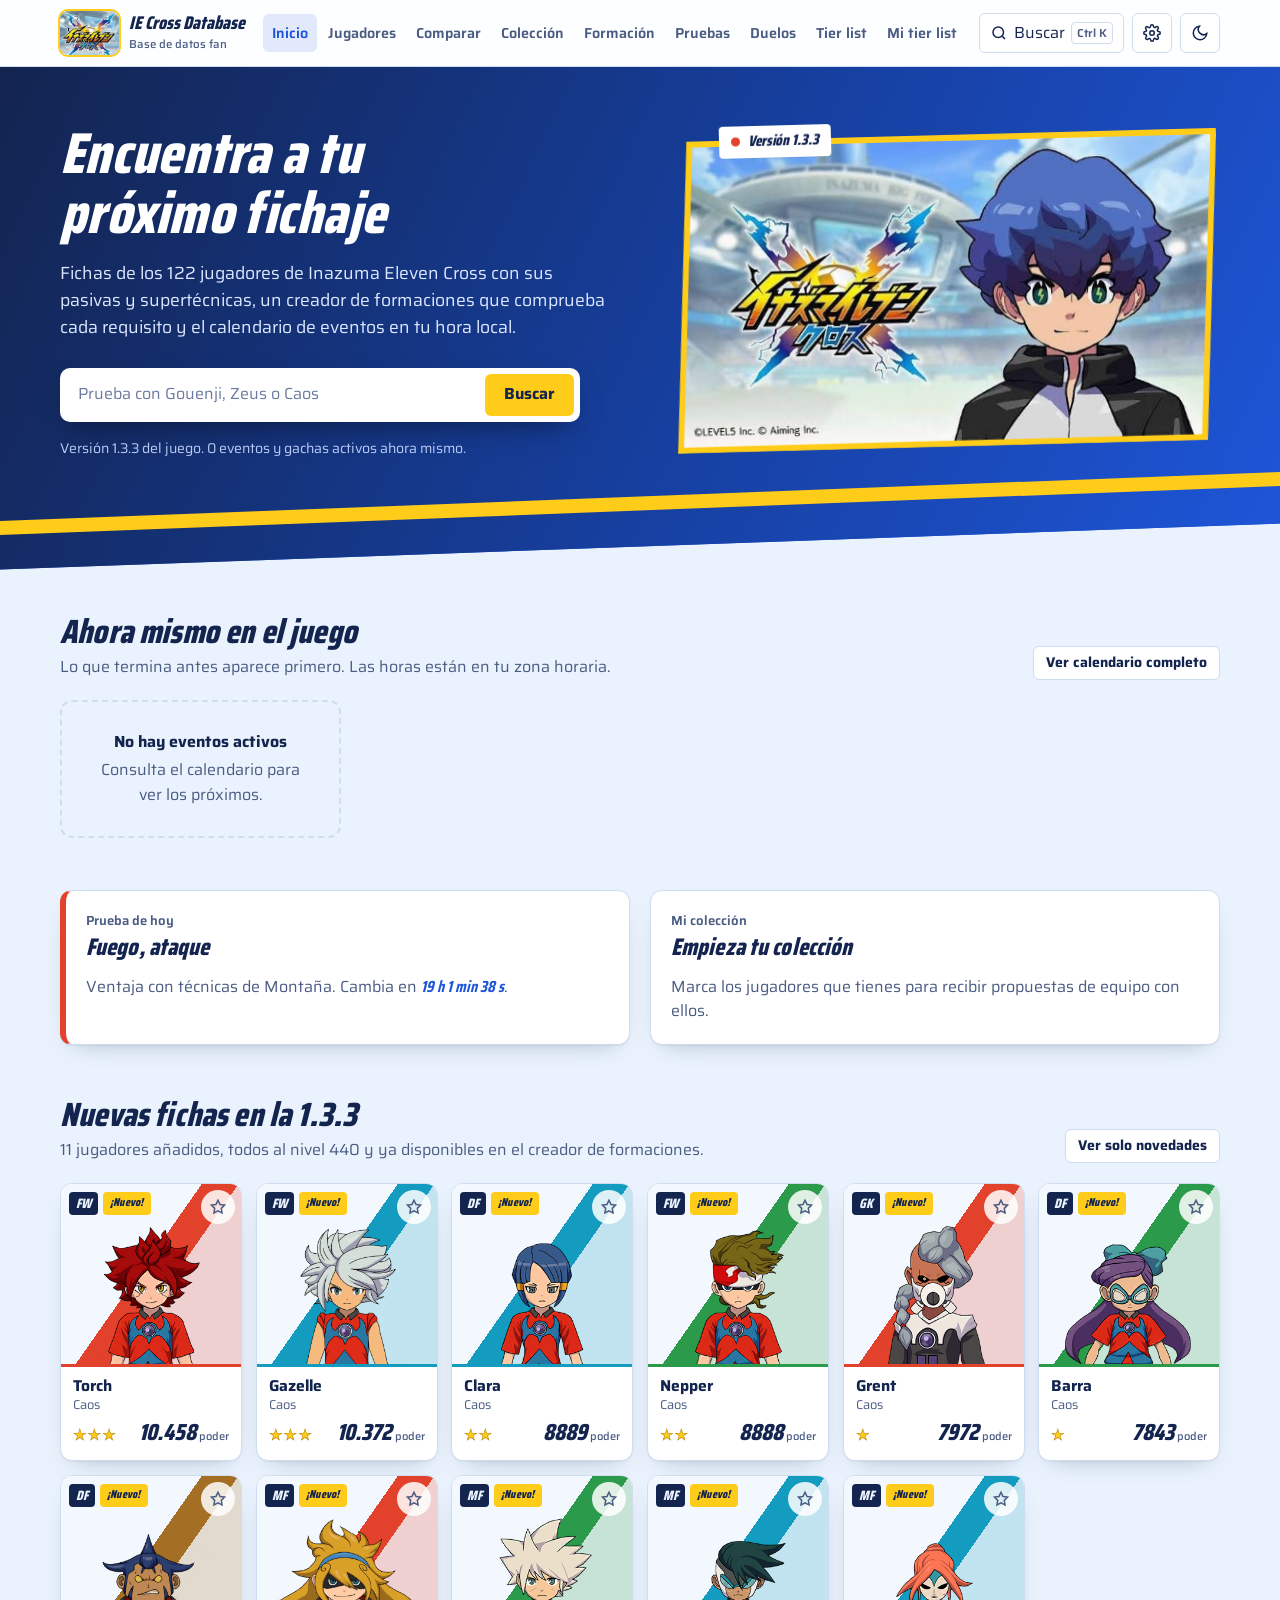
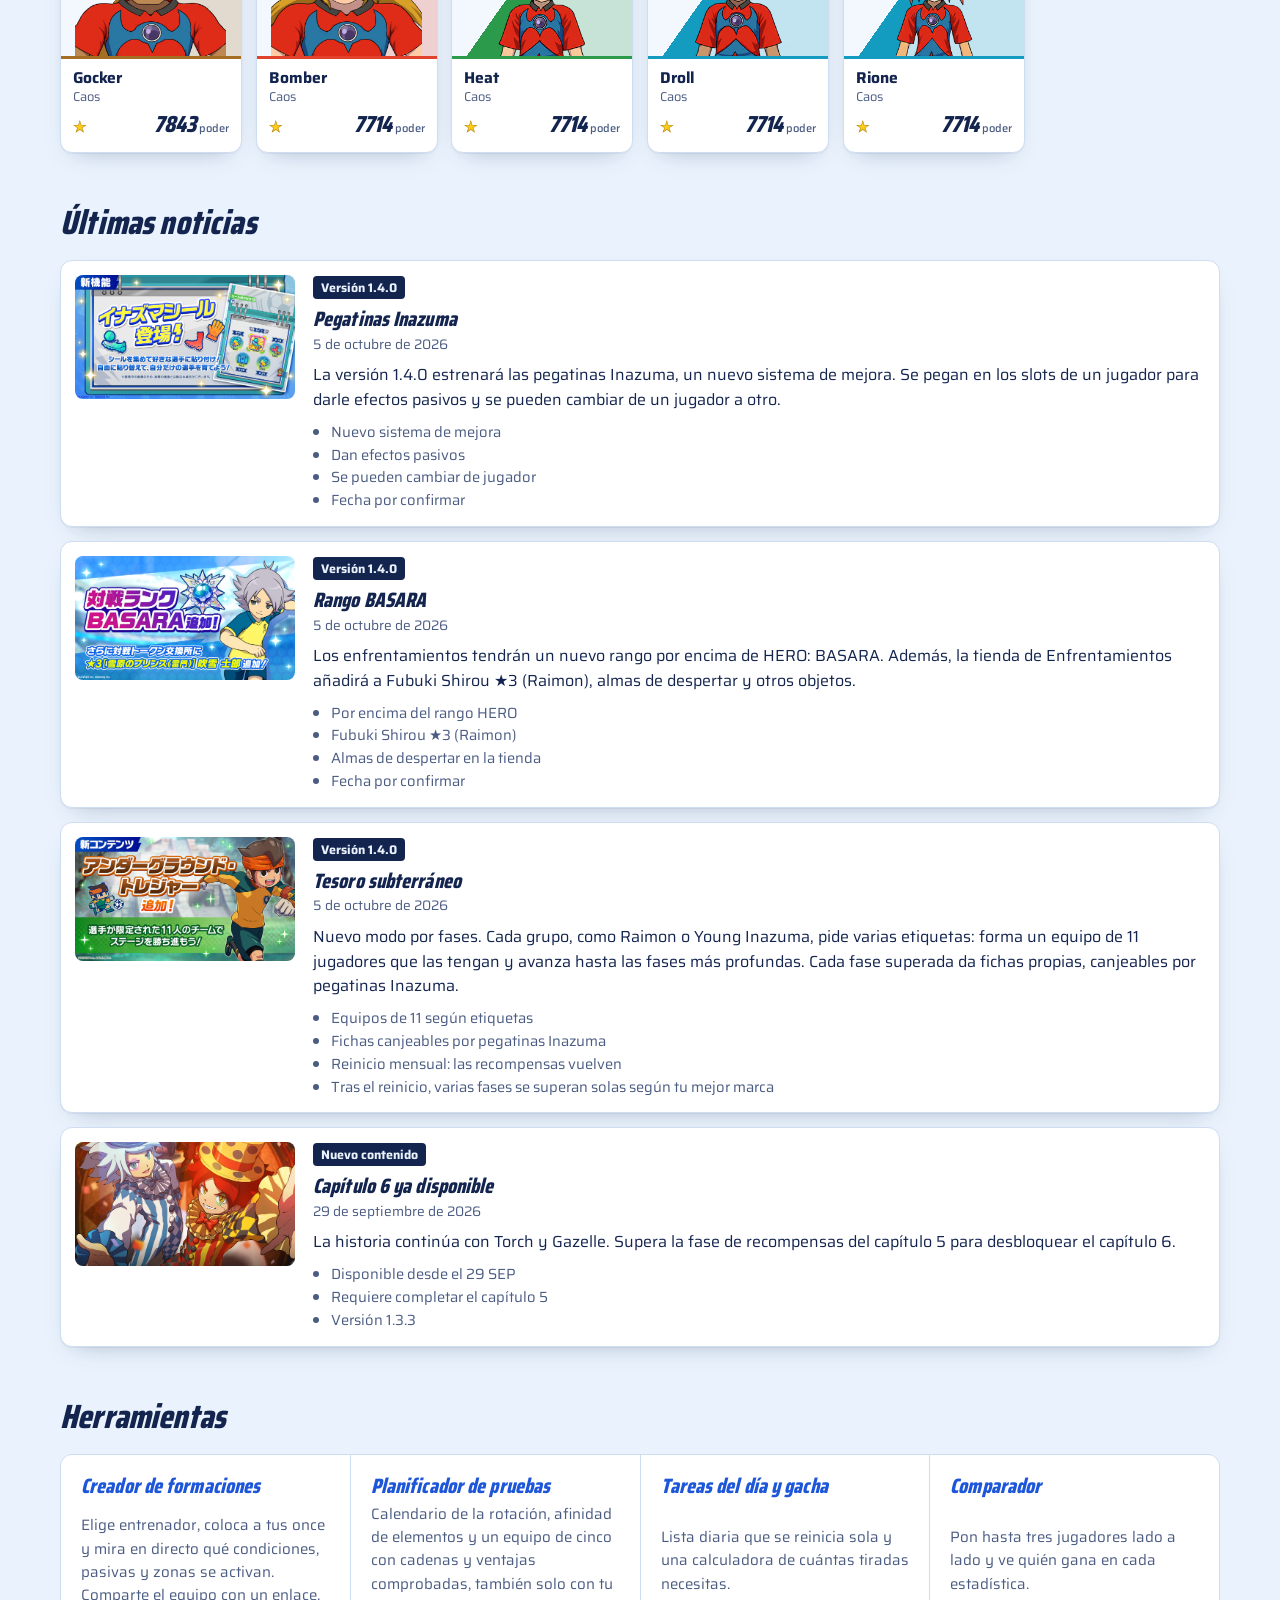
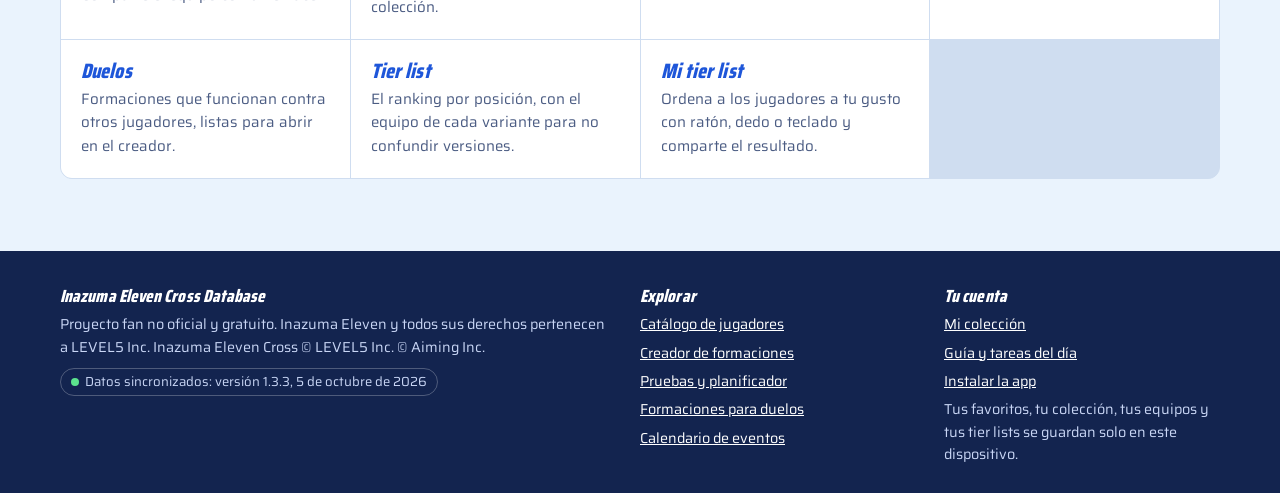
==== commit 626f8289: "Add files via upload" ====
--- a/index.html
+++ b/index.html
@@ -1136,7 +1136,7 @@
     ${(()=>{ const tr = (DB.guides.training||[]).find(t=>t.id===p.id); const uses = usageCount(p.id);
       return (tr || uses) ? `<section class="panel block" style="margin-top:20px"><h2>En la práctica</h2>
         ${uses?`<p>Aparece en <b>${uses}</b> equipo${uses>1?'s':''} recomendado${uses>1?'s':''} de pruebas, duelos o batalla limitada.</p>`:''}
-        ${tr?`<p style="margin-top:8px">Entrenamiento recomendado: ${(tr.picks||[]).map(x=>`<span class="tag" style="margin:2px">${esc(x)}</span>`).join('')}</p>${tr.note?`<p class="note">${esc(tr.note)}</p>`:''}`:''}</section>` : ''; })()}
+        ${tr?`<h3 style="margin-top:12px;font-family:var(--body);font-style:normal;font-size:1rem">Entrenamiento recomendado</h3><p style="margin-top:6px">${pickTags(tr.picks)}</p>${trainingMeta(tr)}${tr.note?`<p style="margin-top:8px">${esc(tr.note)}</p>`:''}<p class="note">Las marcadas con ★ son las más importantes.</p>`:''}</section>` : ''; })()}
     ${variants.length ? `<section class="section" aria-labelledby="h-var"><div class="section-head"><div><h2 id="h-var">Otras versiones de ${esc(dn(p))}</h2><p>El mismo personaje con otro equipo, posición o rareza.</p></div></div><div class="grid">${variants.map((p,i)=>card(p,i)).join('')}</div></section>` : ''}
   </div>`;
   $$('[data-tech]').forEach(inp => inp.addEventListener('input', () => {
@@ -1882,6 +1882,8 @@
    GUÍA (contenido propio a partir de mecánicas del juego)
    ========================================================= */
 const GUIDE_TOC = [ ['instalar','Instalar la app'],['diario','Tareas del día'],['empezar','Primeros pasos'],['pruebas','Cómo funcionan las pruebas'],['club','Pruebas de club'],['tp','TP y supertécnicas'],['afinidad','Afinidad de elementos'],['limitada','Batalla limitada'],['simulador','Cross Simulator'],['entreno','Entrenamiento de pasivas'] ];
+function pickTags(picks){ return (picks||[]).map(x=>{ const o = typeof x === 'string' ? { text:x } : x; return `<span class="tag ${o.top?'good':''}" style="margin:2px" ${o.top?'title="Muy importante"':''}>${o.top?'★ ':''}${esc(o.text)}</span>`; }).join(''); }
+function trainingMeta(t){ const b = []; if (t.techs?.length) b.push(`Técnicas principales: ${t.techs.map(esc).join(', ')}`); if (t.manuals?.length) b.push(`Manual recomendado: ${t.manuals.map(esc).join(' o ')}`); if (t.tp) b.push(`TP recomendado: ${esc(t.tp)}`); return b.length ? `<p class="note" style="margin:6px 0 0">${b.join('. ')}.</p>` : ''; }
 function guideEntries(list){
   return (list||[]).length ? `<div class="recs" style="margin-top:14px">${list.map((t,k)=>`<article class="panel rec" style="--i:${k}"><header class="rec-head"><div><h3>${esc(t.title||'')}</h3>${t.group?`<div class="meta-row"><span class="tag">${esc(t.group)}</span></div>`:''}</div></header>${t.text?`<p class="rec-note">${esc(t.text)}</p>`:''}${t.lineup?lineupHtml(t.lineup, null, 'defensa'):''}</article>`).join('')}</div>` : '';
 }
@@ -1951,8 +1953,9 @@
 
     <section class="article" id="g-entreno"><h2>Entrenamiento de pasivas</h2>
       <p>Se abre al superar el partido 4 del capítulo 3 y permite dar a cada jugador una combinación de tres efectos de entrenamiento. Elige los que potencien lo que ese jugador ya hace bien en tu equipo: más TP para quien encadena técnicas caras o más poder para tu rematador principal.</p>
-      ${training.length ? `<div class="tablewrap" style="margin-top:14px"><table><caption class="sr-only">Entrenamiento recomendado</caption><thead><tr><th>Jugador</th><th>Efectos recomendados</th><th>Motivo</th></tr></thead><tbody>${training.map(t=>`<tr><td>${miniLink(t.p)}</td><td>${(t.picks||[]).map(x=>`<span class="tag" style="margin:2px">${esc(x)}</span>`).join('')}</td><td style="white-space:normal;min-width:220px">${esc(t.note||'')}</td></tr>`).join('')}</tbody></table></div>` : '<p class="note">Las recomendaciones por jugador aparecerán aquí y en cada ficha en cuanto se añadan a los datos.</p>'}
+      ${training.length ? `<div class="tablewrap" style="margin-top:14px"><table><caption class="sr-only">Entrenamiento recomendado</caption><thead><tr><th>Jugador</th><th>Efectos recomendados</th><th>Motivo</th></tr></thead><tbody>${training.map(t=>`<tr><td>${miniLink(t.p)}</td><td style="white-space:normal;min-width:200px">${pickTags(t.picks)}${trainingMeta(t)}</td><td style="white-space:normal;min-width:260px">${esc(t.note||'')}</td></tr>`).join('')}</tbody></table></div>` : '<p class="note">Las recomendaciones por jugador aparecerán aquí y en cada ficha en cuanto se añadan a los datos.</p>'}
     </section>
+    ${creditLine('training')}
     <p class="note" style="margin-top:28px">Contenido elaborado a partir de inacross-guide.com, de Tesla (@tsla_game), incluido con su permiso, y contrastado con otras guías de la comunidad como Game8. Comprueba siempre los avisos del juego, porque los horarios y las reglas pueden cambiar.</p>
   </div>`;
   $('#daily').addEventListener('change', e => { const c = e.target.closest('[data-task]'); if (!c) return;
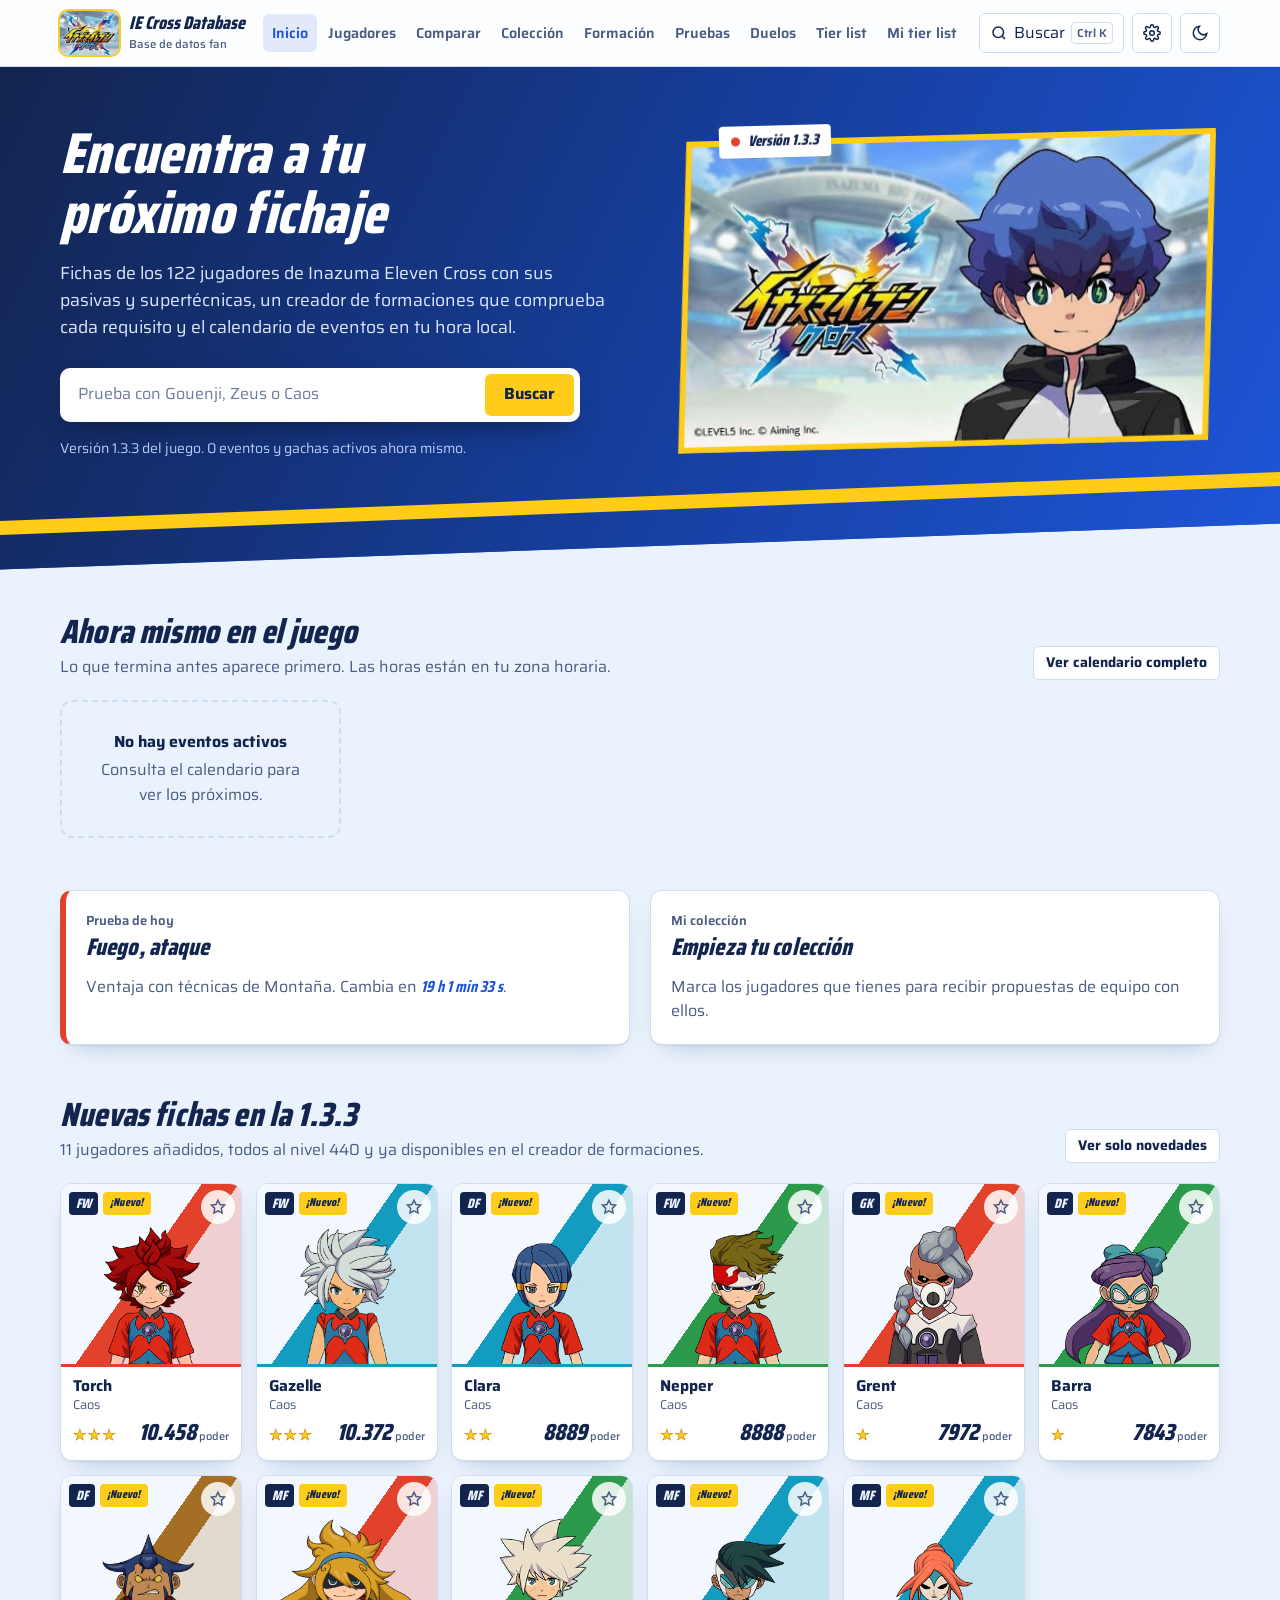
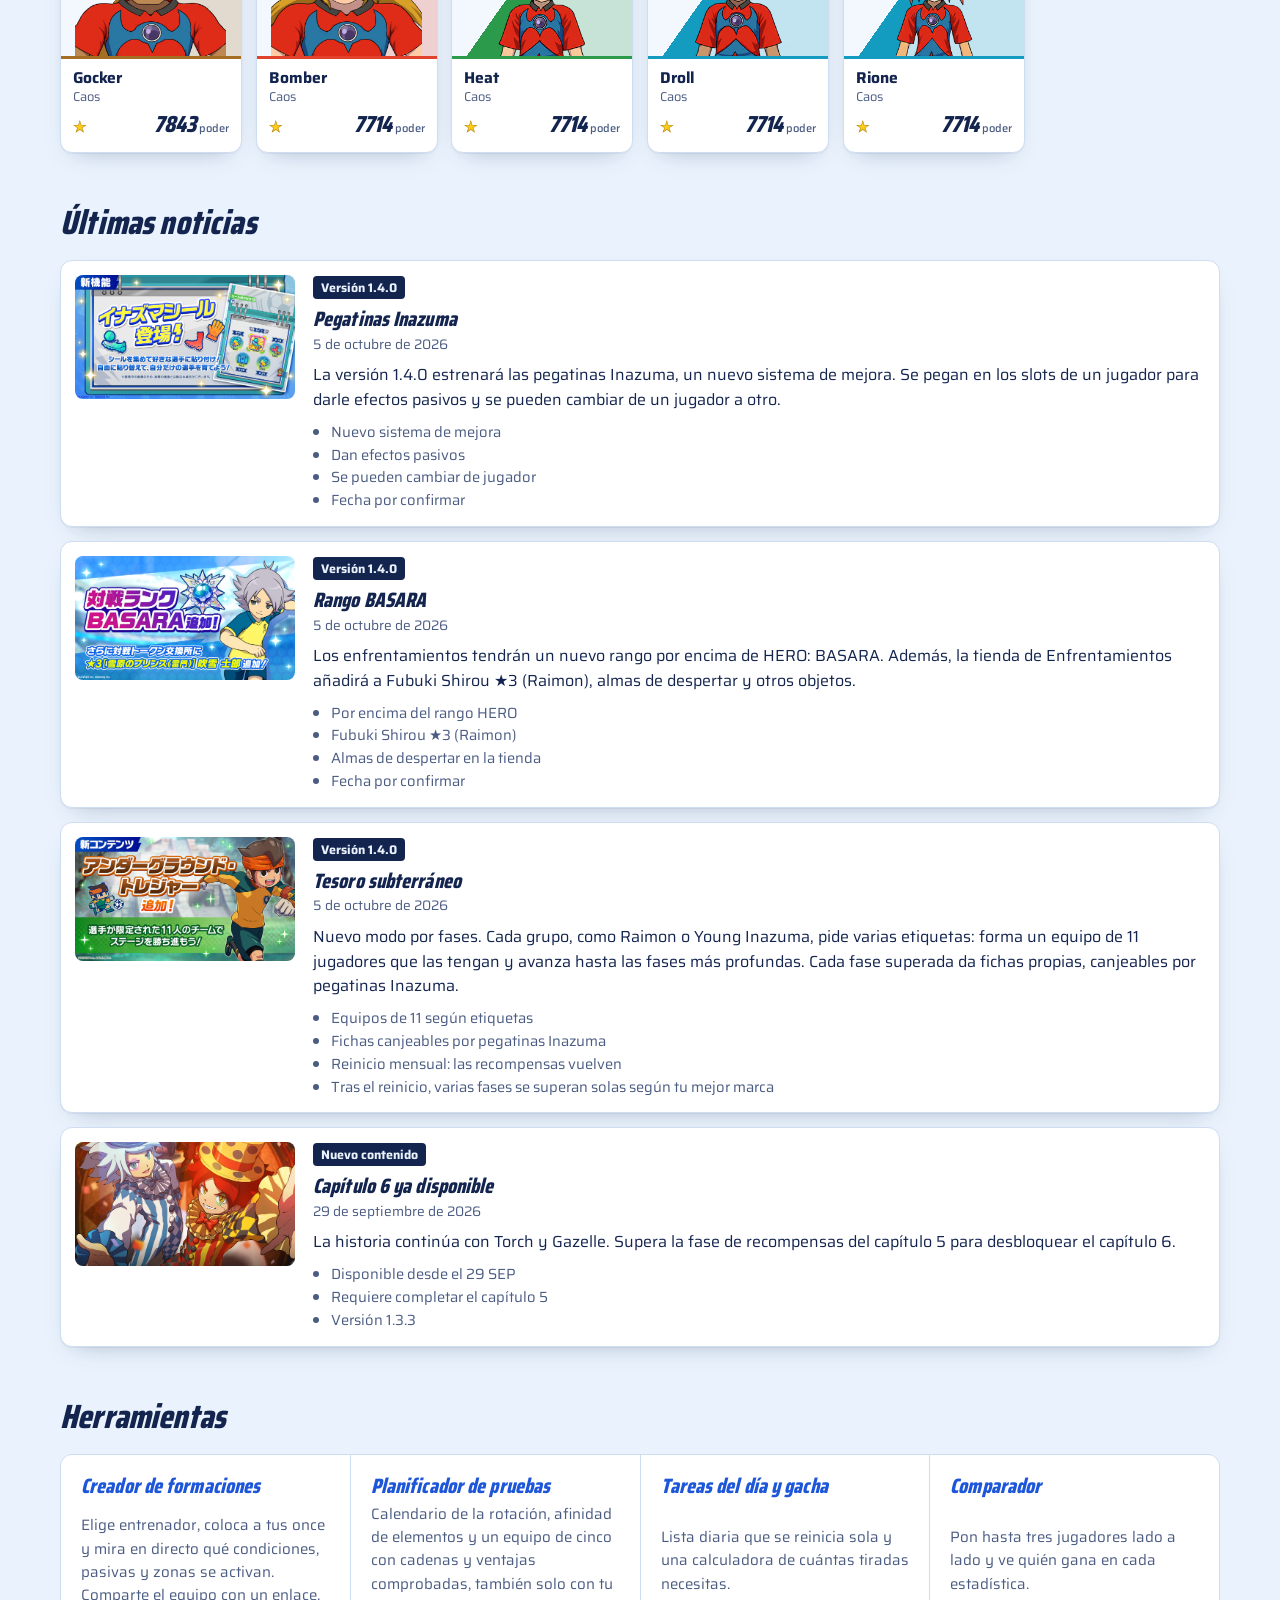
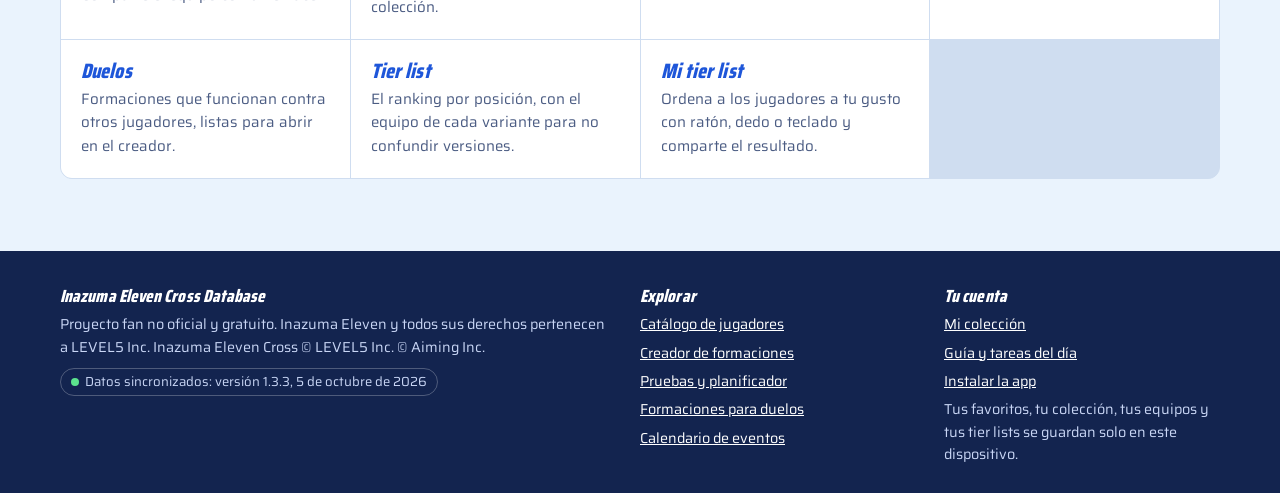
==== commit e53c5d0a: "Add files via upload" ====
--- a/index.html
+++ b/index.html
@@ -152,6 +152,7 @@
 
 /* Player cards */
 .grid{display:grid;grid-template-columns:repeat(auto-fill,minmax(176px,1fr));gap:14px}
+@media (max-width:560px){.grid{grid-template-columns:repeat(2,minmax(0,1fr));gap:10px}.pcard-power{font-size:1.15rem}.pcard-body{padding:8px 10px 10px}}
 .pcard{position:relative;background:var(--surface);border:1px solid var(--line);border-radius:var(--r);overflow:hidden;box-shadow:var(--shadow);transition:transform .15s,border-color .15s}
 .pcard:hover{transform:translateY(-2px);border-color:var(--el)}
 .pcard-link{display:block;text-decoration:none;color:var(--ink)}
@@ -313,7 +314,7 @@
 .tabs{display:flex;gap:6px;flex-wrap:wrap;margin:6px 0 16px}
 .tier{display:grid;grid-template-columns:76px 1fr;border:1px solid var(--line);border-radius:var(--r);overflow:hidden;background:var(--surface);margin-bottom:10px}
 .tier-label{display:flex;align-items:center;justify-content:center;font-family:var(--display);font-style:italic;font-weight:800;font-size:1.9rem;color:#13244F}
-.tier[data-t="S+"] .tier-label{background:#FF5A3C;color:#fff}
+.tier[data-t="S+"] .tier-label,.tier[data-t="SS"] .tier-label{background:#FF5A3C;color:#fff}
 .tier[data-t="S"] .tier-label{background:#FF9A2E}
 .tier[data-t="A"] .tier-label{background:var(--bolt)}
 .tier[data-t="B"] .tier-label{background:#9BDB6A}
@@ -513,6 +514,16 @@
 .pvp-more h4{margin:12px 0 2px;font-size:.98rem}
 .pvp-more p{font-size:.93rem;color:var(--ink-2)}
 .jp{font-weight:500;font-size:.8em;color:var(--ink-2);font-family:var(--body);font-style:normal}
+.article h3.sub{font-family:var(--body);font-style:normal;font-size:1.05rem;margin:20px 0 4px}
+.pcard-match{font-size:.76rem;color:var(--raimon);font-weight:600;overflow:hidden;text-overflow:ellipsis;white-space:nowrap}
+.pcard.is-owned::after{content:"✓";position:absolute;top:8px;right:46px;z-index:3;width:26px;height:26px;border-radius:50%;background:var(--good);color:#fff;font-weight:800;display:flex;align-items:center;justify-content:center;font-size:.9rem;box-shadow:0 2px 6px rgba(0,0,0,.25)}
+.col-mode .pcard{cursor:pointer}
+.col-mode .pcard:not(.is-owned) .pcard-art{filter:grayscale(.85) opacity(.7)}
+.col-mode .pcard.is-owned{border-color:var(--good);box-shadow:0 0 0 2px var(--good)}
+.colbar{position:sticky;top:70px;z-index:19}
+@media (max-width:900px){.colbar{top:8px}}
+.ranks{display:grid;grid-template-columns:repeat(auto-fill,minmax(180px,1fr));gap:6px}
+.rank b{font-size:.86rem}
 @media (prefers-reduced-motion:reduce){*,*::before,*::after{animation:none!important;transition:none!important}}
 </style>
 </head>
@@ -866,11 +877,11 @@
   return `<span class="pt" data-el="${p.el}"><img src="${CONFIG.img(p.id)}" alt="" loading="lazy" decoding="async" onload="this.parentNode.classList.add('ok')" onerror="this.parentNode.classList.add('err');this.remove()"><span class="pt-fb" aria-hidden="true">${esc(initials(p.name))}</span></span>`;
 }
 function card(p, i=0){
-  return `<article class="pcard" data-el="${p.el}" style="--i:${i}">
+  return `<article class="pcard ${isOwned(p.id)?'is-owned':''}" data-el="${p.el}" data-id="${p.id}" style="--i:${i}">
     <a class="pcard-link" href="#/jugador/${p.id}" aria-label="${esc(dn(p))}, ${esc(p.team)}, ${POS[p.pos]} de ${EL[p.el]}, ${p.stars} estrellas, poder ${fmt(p.power)}">
-      <div class="pcard-art">${portrait(p)}<div class="pcard-top"><span class="pos">${p.pos}</span>${p.isNew?'<span class="new">¡Nuevo!</span>':''}${isOwned(p.id)?`<span class="tag" style="background:var(--surface);font-size:.72rem;padding:1px 6px" title="En tu colección">D${mine(p.id).aw}</span>`:''}</div></div>
+      <div class="pcard-art">${portrait(p)}<div class="pcard-top"><span class="pos">${p.pos}</span>${p.isNew?'<span class="new">¡Nuevo!</span>':''}${isOwned(p.id)?`<span class="tag" style="background:var(--surface);font-size:.72rem;padding:1px 6px" title="En tu colección">${rankOf(mine(p.id).aw, p).short}</span>`:''}</div></div>
       <div class="pcard-body">
-        <div class="pcard-name">${esc(dn(p))}</div>
+        <div class="pcard-name">${esc(dn(p))}</div>${p._match?`<div class="pcard-match">${esc(p._match)}</div>`:''}
         <div class="pcard-team">${esc(p.team)}</div>
         <div class="pcard-foot"><span class="stars" aria-hidden="true">${starStr(p.stars)}</span><span class="num pcard-power">${fmt(p.power)}<small>poder</small></span></div>
       </div>
@@ -987,8 +998,19 @@
     (!f.pos || p.pos===f.pos) && (!f.el || p.el===f.el) && (!f.stars || p.stars===Number(f.stars)) &&
     (!f.team || p.team===f.team) && (!f.fav || favs.has(p.id)) && (!f.isNew || p.isNew) && (!f.col || (f.col==='tengo') === isOwned(p.id)) &&
     tokens.every(t => p.search.includes(t)));
+  list.forEach(p => { p._match = ''; p._score = 0; });
+  if (tokens.length){
+    const q = norm(f.q).trim();
+    list.forEach(p => {
+      const nombres = [dn(p), p.name, p.nameEU, p.nameJP, ...(p.alias ? p.alias.split(/,\s*/) : [])].filter(Boolean);
+      let best = 0, hit = '';
+      nombres.forEach(n => { const v = norm(n); const sc = v.startsWith(q) ? 3 : v.split(/\s+/).some(w => w.startsWith(q)) ? 2 : v.includes(q) ? 1 : 0; if (sc > best){ best = sc; hit = n; } });
+      p._score = best; if (hit && !norm(dn(p)).includes(q)) p._match = hit;
+    });
+  }
   const by = { power:(a,b)=>b.power-a.power, 'power-asc':(a,b)=>a.power-b.power, name:(a,b)=>a.name.localeCompare(b.name,'es'), stars:(a,b)=>b.stars-a.stars||b.power-a.power, team:(a,b)=>a.team.localeCompare(b.team,'es')||b.power-a.power, recent:(a,b)=>(b.isNew-a.isNew)||b.id-a.id };
-  return list.sort(by[f.sort]||by.power);
+  const base = by[f.sort]||by.power;
+  return list.sort(tokens.length && f.sort === 'power' ? (a,b) => b._score - a._score || base(a,b) : base);
 }
 function viewPlayers(r){
   setTitle('Jugadores y estadísticas');
@@ -1012,9 +1034,11 @@
         <span role="group" aria-label="Estrellas" style="display:contents">${['','3','2','1'].map(s=>`<button class="chip" data-f="stars" data-v="${s}" aria-pressed="${f.stars===s}">${s?starStr(+s):'Todas'}</button>`).join('')}</span>
         <button class="chip" data-f="fav" aria-pressed="${f.fav}">Solo favoritos</button>
         <button class="chip" data-f="isNew" aria-pressed="${f.isNew}">Solo novedades</button>
+        <button class="chip chip-col" data-act="colmode" aria-pressed="${r.q.get('modo')==='coleccion'}">Añadir a mi colección tocando</button>
         <span role="group" aria-label="Colección" style="display:contents">${[['','Toda la base'],['tengo','Los que tengo'],['faltan','Me faltan']].map(([v,l])=>`<button class="chip" data-f="col" data-v="${v}" aria-pressed="${f.col===v}">${l}</button>`).join('')}</span>
       </div>
     </div>
+    <div class="banner colbar" id="colbar" ${r.q.get('modo')==='coleccion'?'':'hidden'}><span><b>Modo colección.</b> Toca un jugador para marcarlo como tuyo o quitarlo. Llevas <b id="colcount">${Object.keys(owned).length}</b>.</span><span style="display:flex;gap:6px;flex-wrap:wrap"><button class="btn btn-sm" data-act="col-all">Marcar los que se ven</button><button class="btn btn-ghost btn-sm" data-act="colmode">Terminar</button></span></div>
     <div class="result-line"><p id="count" aria-live="polite"></p>
       <div style="display:flex;gap:8px;align-items:center">
         <button class="btn btn-ghost btn-sm" data-act="reset-filters">Quitar filtros</button>
@@ -1024,10 +1048,11 @@
     <div id="results"></div>
   </div>`;
 
-  const state = { ...f };
+  const state = { ...f, colMode: r.q.get('modo')==='coleccion' };
+  let ultima = [];
   const draw = () => {
     writeFilters(state);
-    const list = applyFilters(state);
+    const list = applyFilters(state); ultima = list;
     $('#count').textContent = `Mostrando ${list.length} de ${DB.players.length} jugadores`;
     const res = $('#results');
     if (!list.length){ res.innerHTML = emptyState('Ningún jugador coincide con estos filtros', state.fav && !favs.size ? 'Aún no tienes favoritos. Marca la estrella de cualquier ficha para guardarla.' : 'Prueba a quitar algún filtro o a buscar por otro nombre.', '<button class="btn btn-ghost btn-sm" data-act="reset-filters">Quitar filtros</button>'); return; }
@@ -1039,11 +1064,16 @@
       </tbody></table></div>`;
     } else res.innerHTML = `<div class="grid">${list.map((p,i)=>card(p,i)).join('')}</div>`;
   };
-  draw();
+  draw(); app.classList.toggle('col-mode', state.colMode);
   let t; $('#f-q').addEventListener('input', e => { clearTimeout(t); t = setTimeout(()=>{ state.q = e.target.value; draw(); }, 120); });
   $('#f-team').addEventListener('change', e => { state.team = e.target.value; draw(); });
   $('#f-sort').addEventListener('change', e => { state.sort = e.target.value; draw(); });
+  const marcar = (art, id) => { const tiene = isOwned(id); setOwned(id, tiene ? null : nuevoMio()); art.classList.toggle('is-owned', !tiene); popEl(art); $('#colcount').textContent = Object.keys(owned).length; };
   app.onclick = e => {
+    const cm = e.target.closest('[data-act="colmode"]');
+    if (cm){ state.colMode = !state.colMode; $$('[data-act="colmode"].chip').forEach(x=>x.setAttribute('aria-pressed', state.colMode)); $('#colbar').hidden = !state.colMode; app.classList.toggle('col-mode', state.colMode); if (state.colMode) toast('Toca los jugadores que tengas'); return; }
+    if (e.target.closest('[data-act="col-all"]')){ let n = 0; ultima.forEach(p => { if (!isOwned(p.id)){ setOwned(p.id, nuevoMio()); n++; } }); draw(); $('#colcount').textContent = Object.keys(owned).length; toast(`${n} jugadores añadidos a tu colección`); return; }
+    if (state.colMode){ const l = e.target.closest('.pcard-link, .mini'); const art = e.target.closest('.pcard'); if (l && art){ e.preventDefault(); marcar(art, Number(art.dataset.id)); return; } }
     const b = e.target.closest('[data-f]');
     if (b){ const k = b.dataset.f;
       if (k==='fav'||k==='isNew') state[k] = !state[k]; else state[k] = b.dataset.v;
@@ -1096,7 +1126,7 @@
         </div>
         <div class="panel" style="margin-top:14px;padding:12px 16px;display:flex;gap:12px;align-items:center;flex-wrap:wrap">
           <button class="chip" data-act="own" data-id="${p.id}" aria-pressed="${isOwned(p.id)}">${isOwned(p.id)?'Lo tengo':'No lo tengo'}</button>
-          ${isOwned(p.id)?`<span style="display:inline-flex;align-items:center;gap:8px">Despertar <button class="iconbtn" style="height:32px;min-width:32px" data-act="awk" data-d="-1" data-id="${p.id}" aria-label="Bajar despertar">−</button><b class="num" style="font-size:1.2rem">${mine(p.id).aw}</b><button class="iconbtn" style="height:32px;min-width:32px" data-act="awk" data-d="1" data-id="${p.id}" aria-label="Subir despertar">+</button></span>`:'<span class="muted" style="font-size:.9rem">Márcalo para usarlo en el planificador con tu colección.</span>'}
+          ${isOwned(p.id)?`<span style="display:inline-flex;align-items:center;gap:8px">Rango <button class="iconbtn" style="height:32px;min-width:32px" data-act="awk" data-d="-1" data-id="${p.id}" aria-label="Bajar rango">−</button><b class="num" style="font-size:1.1rem;min-width:3ch;text-align:center" title="${rankOf(mine(p.id).aw, p).name}">${rankOf(mine(p.id).aw, p).short}</b><button class="iconbtn" style="height:32px;min-width:32px" data-act="awk" data-d="1" data-id="${p.id}" aria-label="Subir rango">+</button></span>`:'<span class="muted" style="font-size:.9rem">Márcalo para usarlo en el planificador con tu colección.</span>'}
         </div>
       </div>
     </div>
@@ -1120,7 +1150,7 @@
     </div>
     <section class="panel block" style="margin-top:20px" aria-labelledby="h-pas">
       <h2 id="h-pas">Pasivas</h2>
-      ${d.passives.map(x=>`<div class="passive"><h3>${esc(x.name)}${x.nameJP?` <small class="jp">${esc(x.nameJP)}</small>`:''}</h3><p>${esc(x.text)}</p><div class="meta-row"><span class="tag">${x.src} ${x.lv}</span>${x.rank?`<span class="tag">Rango ${esc(x.rank)}</span>`:''}${x.stack?'<span class="tag good" title="El efecto se acumula cada vez que se activa">Se acumula</span>':''}<span class="tag">Se desbloquea en ${esc(x.unlock)}</span>${x.cond?`<span class="tag">Se comprueba en el creador de formaciones</span>`:''}</div></div>`).join('')}
+      ${d.passives.map(x=>`<div class="passive"><h3>${esc(x.name)}${x.nameJP?` <small class="jp">${esc(x.nameJP)}</small>`:''}</h3><p>${esc(x.text)}</p><div class="meta-row"><span class="tag">${x.src} ${x.lv}</span>${x.rank?`<span class="tag">Rango ${esc(x.rank)}</span>`:''}${x.stack?'<span class="tag good" title="El efecto se acumula cada vez que se activa">Se acumula</span>':''}<span class="tag">${esc(unlockLabel(x, p))}</span>${x.cond?`<span class="tag">Se comprueba en el creador de formaciones</span>`:''}</div></div>`).join('')}
     </section>
     <section class="panel block" style="margin-top:20px" aria-labelledby="h-tech">
       <h2 id="h-tech">Supertécnicas</h2>
@@ -1133,9 +1163,10 @@
     </section>` : `
     <section style="margin-top:22px">${emptyState('La ficha detallada de este jugador aún no está en los datos cargados', 'Estadísticas, pasivas, zonas y supertécnicas aparecerán aquí en cuanto la API las incluya. Mientras tanto puedes usarlo en el creador de formaciones y en el comparador.')}</section>`}
 
-    ${(()=>{ const tr = (DB.guides.training||[]).find(t=>t.id===p.id); const uses = usageCount(p.id);
-      return (tr || uses) ? `<section class="panel block" style="margin-top:20px"><h2>En la práctica</h2>
-        ${uses?`<p>Aparece en <b>${uses}</b> equipo${uses>1?'s':''} recomendado${uses>1?'s':''} de pruebas, duelos o batalla limitada.</p>`:''}
+    ${(()=>{ const tr = (DB.guides.training||[]).find(t=>t.id===p.id); const uses = usageCount(p.id); const ev = (DB.guides.evaluations||{})[p.id];
+      return (tr || uses || ev) ? `<section class="panel block" style="margin-top:20px"><h2>En la práctica</h2>
+        ${ev?`<div class="stat-row" style="margin-bottom:10px"><div><div class="kv">Duelos</div><div class="num">${esc(ev.pvp||'—')}</div></div><div><div class="kv">Pruebas</div><div class="num">${esc(ev.trial||'—')}</div></div><div><div class="kv">Equipos recomendados</div><div class="num">${ev.uses??uses}</div></div></div>${ev.summary?`<p>${esc(ev.summary)}</p>`:''}`:''}
+        ${uses&&!ev?`<p>Aparece en <b>${uses}</b> equipo${uses>1?'s':''} recomendado${uses>1?'s':''} de pruebas, duelos o batalla limitada.</p>`:''}
         ${tr?`<h3 style="margin-top:12px;font-family:var(--body);font-style:normal;font-size:1rem">Entrenamiento recomendado</h3><p style="margin-top:6px">${pickTags(tr.picks)}</p>${trainingMeta(tr)}${tr.note?`<p style="margin-top:8px">${esc(tr.note)}</p>`:''}<p class="note">Las marcadas con ★ son las más importantes.</p>`:''}</section>` : ''; })()}
     ${variants.length ? `<section class="section" aria-labelledby="h-var"><div class="section-head"><div><h2 id="h-var">Otras versiones de ${esc(dn(p))}</h2><p>El mismo personaje con otro equipo, posición o rareza.</p></div></div><div class="grid">${variants.map((p,i)=>card(p,i)).join('')}</div></section>` : ''}
   </div>`;
@@ -1367,19 +1398,33 @@
    VISTA: TIER LIST OFICIAL
    ========================================================= */
 function viewTier(r){
-  setTitle('Tier list por posición');
+  setTitle('Tier list');
+  const tipo = r.q.get('tipo') === 'duelos' && DB.guides.tierPvp ? 'duelos' : 'general';
+  const chip = p => `<a class="tchip" href="#/jugador/${p.id}" data-el="${p.el}">${portrait(p)}<b>${esc(dn(p))}</b><small>${esc(p.team)} ${starStr(p.stars)}</small></a>`;
+  const tipos = DB.guides.tierPvp ? `<div class="seg" role="group" aria-label="Tipo de tier list" style="margin-bottom:12px"><a class="chip" href="#/tier-list" aria-pressed="${tipo==='general'}" style="border-radius:0;border:0">General por posición</a><a class="chip" href="#/tier-list?tipo=duelos" aria-pressed="${tipo==='duelos'}" style="border-radius:0;border:0">Duelos</a></div>` : '';
+  if (tipo === 'duelos'){
+    const T = DB.guides.tierPvp, pos = POS[r.q.get('pos')] ? r.q.get('pos') : '';
+    app.innerHTML = `<div class="wrap">
+      <header class="page-head"><h1>Tier list de duelos</h1><p>${esc(T.note)}</p></header>
+      ${tipos}
+      <div class="tabs" role="group" aria-label="Posición">${['',...POS_ORDER].map(p=>`<a class="chip" href="#/tier-list?tipo=duelos${p?'&pos='+p:''}" aria-pressed="${p===pos}">${p?POS_PL[p]:'Todas'}</a>`).join('')}</div>
+      <p class="muted" style="margin-bottom:12px">Versión ${esc(T.version)}, actualizada el ${dfDay.format(new Date(T.updated))}.</p>
+      ${Object.entries(T.tiers).map(([k,ids])=>`<div class="tier" data-t="${k}"><div class="tier-label">${k}</div><div class="tier-items">${ids.map(id=>DB.byId.get(id)).filter(p=>p && (!pos||p.pos===pos)).map(chip).join('')}</div></div>`).join('')}
+    </div>`;
+    return;
+  }
   const pos = POS[r.q.get('pos')] ? r.q.get('pos') : 'GK';
   const t = DB.tiers[pos];
   const ranked = t ? new Set(Object.values(t.tiers).flat()) : new Set();
   const unranked = t ? DB.players.filter(p=>p.pos===pos && !ranked.has(p.id)) : [];
-  const chip = p => `<a class="tchip" href="#/jugador/${p.id}" data-el="${p.el}">${portrait(p)}<b>${esc(dn(p))}</b><small>${esc(p.team)} ${starStr(p.stars)}</small></a>`;
   app.innerHTML = `<div class="wrap">
     <header class="page-head"><h1>Tier list</h1><p>Ranking por posición. Debajo de cada nombre ves el equipo y las estrellas, para distinguir las distintas versiones de un mismo personaje.</p></header>
+    ${tipos}
     <div class="tabs" role="tablist" aria-label="Posición">${POS_ORDER.map(p=>`<a class="chip" role="tab" href="#/tier-list?pos=${p}" aria-selected="${p===pos}" aria-pressed="${p===pos}">${POS_PL[p]}</a>`).join('')}</div>
     ${t ? `<p class="muted" style="margin-bottom:12px">Actualizada el ${dfDay.format(new Date(t.updated))}.</p>
       ${TIERS.map(k=>`<div class="tier" data-t="${k}"><div class="tier-label">${k}</div><div class="tier-items">${(t.tiers[k]||[]).map(id=>DB.byId.get(id)).filter(Boolean).map(chip).join('')}</div></div>`).join('')}
       ${unranked.length?`<div class="tier" data-t="pool"><div class="tier-label">Pendientes de valorar</div><div class="tier-items">${unranked.map(chip).join('')}</div></div>`:''}`
-      : emptyState(`Aún no hay clasificación de ${POS_PL[pos].toLowerCase()} en los datos cargados`, 'Aparecerá aquí en cuanto la API la incluya. Mientras tanto puedes hacer la tuya.', '<a class="btn btn-ghost btn-sm" href="#/mi-tier-list">Crear mi tier list</a>')}
+      : emptyState(`Aún no hay clasificación de ${POS_PL[pos].toLowerCase()} en los datos cargados`, 'Aparecerá aquí en cuanto se actualicen los datos. Mientras tanto puedes hacer la tuya.', '<a class="btn btn-ghost btn-sm" href="#/mi-tier-list">Crear mi tier list</a>')}
   </div>`;
 }
 
@@ -1535,7 +1580,35 @@
 /* =========================================================
    MI COLECCIÓN (jugadores que tienes y nivel de despertar)
    ========================================================= */
-const AWAKEN_MAX = 10; // Ajusta si el juego tiene otro máximo de despertar.
+/* Rangos de despertar. «stage» es el número que usan los datos («Despertar 8», «Despertar 9»). */
+const RANKS = [
+  { stage:6,  name:'GROWING PLAYER',     short:'GP',  how:'Rango inicial' },
+  { stage:7,  name:'GROWING PLAYER+',    short:'GP+', how:'1 despertar' },
+  { stage:8,  name:'ADVANCED PLAYER',    short:'AP',  how:'2 despertares' },
+  { stage:9,  name:'ADVANCED PLAYER+',   short:'AP+', how:'100 gemas de su elemento' },
+  { stage:10, name:'TOP PLAYER',         short:'TP',  how:'3 despertares' },
+  { stage:11, name:'TOP PLAYER+',        short:'TP+', how:'5 despertares' },
+  { stage:12, name:'LEGENDARY PLAYER',   short:'LP',  how:'600 gemas de su elemento' },
+  { stage:13, name:'LEGENDARY PLAYER+',  short:'LP+', how:'7 despertares (rango máximo)' }
+];
+const RANK_MIN = RANKS[0].stage, AWAKEN_MAX = RANKS[RANKS.length-1].stage;
+/* ★1 y ★2 tienen otro camino: suben con gemas de su elemento y terminan con despertares. */
+const RANKS_BY_STARS = {
+  3: RANKS,
+  2: [ { stage:6,  name:'Rango inicial',      short:'—',   how:'Al conseguirlo' },
+       { stage:9,  name:'ADVANCED PLAYER+',   short:'AP+', how:'120 gemas de su elemento' },
+       { stage:12, name:'LEGENDARY PLAYER',   short:'LP',  how:'200 gemas de su elemento' },
+       { stage:13, name:'LEGENDARY PLAYER+',  short:'LP+', how:'15 despertares (rango máximo)', awakenings:15 } ],
+  1: [ { stage:6,  name:'Rango inicial',      short:'—',   how:'Al conseguirlo' },
+       { stage:12, name:'LEGENDARY PLAYER',   short:'LP',  how:'200 gemas de su elemento' },
+       { stage:13, name:'LEGENDARY PLAYER+',  short:'LP+', how:'20 despertares (rango máximo)', awakenings:20 } ]
+};
+const ranksFor = p => RANKS_BY_STARS[p?.stars] || RANKS;
+// Rango alcanzado: el último de su lista cuyo número no supera el guardado
+function rankOf(st, p){ const l = ranksFor(p); let r = l[0]; l.forEach(x => { if (x.stage <= st) r = x; }); return r; }
+// Rango en el que se desbloquea algo que pide el número n
+function rankNeeded(n, p){ return ranksFor(p).find(x => x.stage >= n) || ranksFor(p).at(-1); }
+function stepRank(id, d){ const p = DB.byId.get(id), m = mine(id); if (!m) return; const l = ranksFor(p); const i = l.indexOf(rankOf(m.aw, p)); const j = Math.max(0, Math.min(l.length-1, i + d)); m.aw = l[j].stage; if (m.aw < 13) m.dk = Math.min(m.dk||0, 0); store.set('owned', owned); }
 let owned = store.get('owned', {}); // { id: nivelDeDespertar }
 const isOwned = id => Object.prototype.hasOwnProperty.call(owned, id);
 function setOwned(id, val){
@@ -1558,7 +1631,7 @@
       <section class="panel block"><h2>Progreso</h2>
         <div class="stat-row"><div><div class="kv">Jugadores conseguidos</div><div class="num"><span data-count="${have}">${have}</span> <span class="muted" style="font-size:1.1rem">de ${total}</span></div></div><div><div class="kv">Completado</div><div class="num">${Math.round(have/total*100)} %</div></div></div>
         <div style="margin-top:14px;display:grid;gap:10px">${byStars.map(x=>`<div><div style="display:flex;justify-content:space-between;font-size:.9rem"><span class="stars">${starStr(x.s)}</span><span>${x.have} de ${x.all}</span></div>${bar(x.have,x.all)}</div>`).join('')}</div>
-        <div class="actions"><button class="btn btn-ghost btn-sm" data-act="col-export">Descargar copia de seguridad</button><label class="btn btn-ghost btn-sm" style="cursor:pointer">Restaurar copia<input type="file" accept="application/json" id="col-import" class="sr-only"></label></div>
+        <div class="actions"><a class="btn btn-sm" href="#/jugadores?modo=coleccion">Añadir jugadores tocando</a><button class="btn btn-ghost btn-sm" data-act="col-export">Descargar copia de seguridad</button><label class="btn btn-ghost btn-sm" style="cursor:pointer">Restaurar copia<input type="file" accept="application/json" id="col-import" class="sr-only"></label></div>
       </section>
       <section class="panel block"><h2>Por equipo</h2>
         <div style="display:grid;gap:9px;max-height:300px;overflow:auto;padding-right:6px">${teams.map(x=>`<div><div style="display:flex;justify-content:space-between;font-size:.9rem"><a href="#/jugadores?team=${encodeURIComponent(x.t)}">${esc(x.t)}</a><span>${x.have} de ${x.all}</span></div>${bar(x.have,x.all)}</div>`).join('')}</div>
@@ -1571,7 +1644,7 @@
     ${list.length ? `<div class="tablewrap"><table><caption class="sr-only">Colección</caption><thead><tr><th>Jugador</th><th>Equipo</th><th>Posición</th><th>Elemento</th><th>Estrellas</th><th>¿Lo tengo?</th><th>Tu versión</th></tr></thead><tbody>
       ${list.map(p=>`<tr><td>${miniLink(p)}</td><td>${esc(p.team)}</td><td><span class="pos">${p.pos}</span></td><td>${elTag(p.el)}</td><td><span class="stars">${starStr(p.stars)}</span></td>
         <td><button class="chip" data-act="own" data-id="${p.id}" aria-pressed="${isOwned(p.id)}">${isOwned(p.id)?'Lo tengo':'No lo tengo'}</button></td>
-        <td>${isOwned(p.id)?`<span style="display:inline-flex;align-items:center;gap:6px"><button class="iconbtn" style="height:32px;min-width:32px" data-act="awk" data-d="-1" data-id="${p.id}" aria-label="Bajar despertar de ${esc(dn(p))}">−</button><b class="num" style="min-width:2ch;text-align:center">${mine(p.id).aw}</b><button class="iconbtn" style="height:32px;min-width:32px" data-act="awk" data-d="1" data-id="${p.id}" aria-label="Subir despertar de ${esc(dn(p))}">+</button><button class="btn btn-ghost btn-sm" data-act="mine-edit" data-id="${p.id}">Nivel y técnicas</button></span><small class="muted" style="display:block;margin-top:4px">${esc(mineSummary(p))}</small>`:'<span class="muted">—</span>'}</td></tr>`).join('')}
+        <td>${isOwned(p.id)?`<span style="display:inline-flex;align-items:center;gap:6px"><button class="iconbtn" style="height:32px;min-width:32px" data-act="awk" data-d="-1" data-id="${p.id}" aria-label="Bajar rango de ${esc(dn(p))}">−</button><b class="num" style="min-width:3ch;text-align:center" title="${rankOf(mine(p.id).aw, p).name}">${rankOf(mine(p.id).aw, p).short}</b><button class="iconbtn" style="height:32px;min-width:32px" data-act="awk" data-d="1" data-id="${p.id}" aria-label="Subir rango de ${esc(dn(p))}">+</button><button class="btn btn-ghost btn-sm" data-act="mine-edit" data-id="${p.id}">Nivel y técnicas</button></span><small class="muted" style="display:block;margin-top:4px">${esc(mineSummary(p))}</small>`:'<span class="muted">—</span>'}</td></tr>`).join('')}
     </tbody></table></div>` : emptyState(filter==='tengo'?'Aún no has marcado ningún jugador':'¡Los tienes todos!', filter==='tengo'?'Pulsa «No lo tengo» en la lista completa para añadirlos a tu colección.':'No te falta ninguno con este filtro.', filter==='tengo'?`<a class="btn btn-ghost btn-sm" href="${link('todos',pos)}">Ver todos los jugadores</a>`:'')}
   </div>`;
   $('#col-import').addEventListener('change', async e => {
@@ -1928,7 +2001,14 @@
     </section>
 
     <section class="article" id="g-club"><h2>Pruebas de club</h2>
-      <p>Cuando los miembros del club completan sus misiones se acumulan puntos, y al llegar al límite aparece un jefe que hay que derrotar entre todos. Puedes atacarlo tres veces al día, y cada jugador que uses queda bloqueado hasta el día siguiente, así que reparte tus mejores equipos entre los tres intentos. Al vencerlo se reciben registros del club, que se canjean en su tienda por objetos y almas de despertar.</p>
+      ${(()=>{ const c = DB.guides.clubTrial; if (!c) return '<p>Cuando los miembros del club completan sus misiones aparece un jefe. Puedes atacarlo tres veces al día y cada jugador que uses queda bloqueado hasta el día siguiente.</p>';
+        return `<ul class="bullets">${(c.rules||[]).map(x=>`<li>${esc(x)}</li>`).join('')}</ul>
+        <p>${esc(c.intro)}</p>
+        <div class="tablewrap" style="margin-top:12px;max-width:420px"><table><caption class="sr-only">Ventaja contra el jefe</caption><thead><tr><th>Elemento del jefe</th><th>Usa técnicas de</th></tr></thead><tbody>${c.advantage.map(([a,b])=>`<tr><td>${elTag(a)}</td><td>${elTag(b)}</td></tr>`).join('')}</tbody></table></div>
+        <h3 class="sub">Cómo montar cada grupo de cinco</h3><ol class="steps">${c.steps.map(x=>`<li>${esc(x)}</li>`).join('')}</ol>
+        <h3 class="sub">Ejemplo contra un jefe de Fuego</h3><p class="note">Tres grupos sin repetir jugadores. El número es el orden de uso.</p>
+        <div class="recs" style="margin-top:10px">${c.teams.map((t,k)=>`<article class="panel rec" style="--i:${k}"><header class="rec-head"><span class="rank num">${k+1}</span><div><h3>${esc(t.title)}</h3><div class="meta-row"><span class="tag">${chainsOf(t.lineup)} cadenas</span></div></div></header><p class="rec-note">${esc(t.note)}</p>${lineupHtml(t.lineup, t.boss, 'ataque')}</article>`).join('')}</div>
+        ${creditLine('clubTrial')}`; })()}
     </section>
 
     <section class="article" id="g-tp"><h2>TP y supertécnicas</h2>
@@ -1942,13 +2022,33 @@
     </section>
 
     <section class="article" id="g-limitada"><h2>Batalla limitada</h2>
-      <p>Modo por pisos con equipos de cinco jugadores organizados por grupos. Se abre al superar el partido 5 del capítulo 3. Planifica alternativas para cada puesto, porque no siempre tendrás disponible al jugador ideal.</p>
-      ${guideEntries(DB.guides.limited) || '<p class="note">Los equipos recomendados por grupo aparecerán aquí en cuanto se añadan a los datos.</p>'}
+      <p>Batallas de dificultad alta en las que solo puedes usar jugadores de un grupo concreto, con equipos de cinco. Se abre al superar el partido 5 del capítulo 3.</p>
+      ${DB.guides.limitedIntro ? `<h3 class="sub">Antes de empezar</h3><ol class="steps">${DB.guides.limitedIntro.checks.map(x=>`<li>${esc(x)}</li>`).join('')}</ol>` : ''}
+      ${(DB.guides.limited||[]).length ? `<nav class="toc" style="margin-top:14px" aria-label="Grupos">${DB.guides.limited.map((t,i)=>`<a class="chip" href="#/guia" data-goto="lim-${i}">${esc(t.title)}</a>`).join('')}</nav>
+        <div class="recs" style="margin-top:12px">${DB.guides.limited.map((t,i)=>`<article class="panel rec" id="g-lim-${i}" style="--i:${i};scroll-margin-top:90px">
+          <header class="rec-head"><div><h3>${esc(t.title)}</h3><div class="meta-row"><span class="tag">${esc(t.shape)}</span></div></div></header>
+          <p class="rec-note">${esc(t.text)}</p>
+          <div class="squad">${t.squad.map(([id,pos])=>{ const p = DB.byId.get(id); return p ? `<a class="tchip" href="#/jugador/${p.id}" data-el="${p.el}">${portrait(p)}<b>${esc(dn(p))}</b><small>${pos} ${starStr(p.stars)}${isOwned(p.id)||!Object.keys(owned).length?'':', no lo tienes'}</small></a>` : ''; }).join('')}</div>
+          ${t.proof?`<p class="note">${esc(t.proof)}</p>`:''}
+          <details class="pvp-more"><summary>Cómo jugarlo, manuales y suplentes</summary>
+            ${(t.tips||[]).length?`<h4>Cómo jugarlo</h4><ol class="steps">${t.tips.map(x=>`<li>${esc(x)}</li>`).join('')}</ol>`:''}
+            ${(t.manuals||[]).length?`<h4>Manuales recomendados</h4>${t.manuals.map(([a,b,c])=>`<p><b>${esc(a)} → ${esc(b)}</b>: ${esc(c)}</p>`).join('')}`:''}
+            ${(t.alts||[]).length?`<h4>Suplentes</h4>${t.alts.map(([ids,txt])=>`<p><b>${ids.map(id=>esc(dn(DB.byId.get(id)))).join(', ')}</b>: ${esc(txt)}</p>`).join('')}`:''}
+            ${(t.floors||[]).length?`<h4>Pisos difíciles</h4>${t.floors.map(([f,txt])=>`<p><b>Piso ${esc(f)}</b>: ${esc(txt)}</p>`).join('')}`:''}
+          </details></article>`).join('')}</div>${creditLine('limited')}` : ''}
     </section>
 
     <section class="article" id="g-simulador"><h2>Cross Simulator</h2>
-      <p>Modo de progresión por etapas que da materiales para mejorar a tus jugadores. Las etapas altas exigen un equipo equilibrado entre ataque y defensa; si te atascas, revisa la formación y las pasivas en el creador antes de subir más niveles.</p>
-      ${guideEntries(DB.guides.crossSim) || '<p class="note">Los consejos por tramo de etapas aparecerán aquí en cuanto se añadan a los datos.</p>'}
+      ${(()=>{ const c = DB.guides.crossSim; if (!c || Array.isArray(c)) return '<p>Modo de progresión por etapas que da materiales para mejorar a tus jugadores.</p>';
+        return `${c.intro.map(x=>`<p>${esc(x)}</p>`).join('')}
+        <h3 class="sub">Referencias a partir de la etapa 600</h3><ul class="checks">${c.goals.map(([a,b])=>`<li><span class="st ok" aria-hidden="true">!</span><span><b>${esc(a)}</b> ${esc(b)}</span></li>`).join('')}</ul>
+        <h3 class="sub">Dos versiones del 5-3-2 según tu portero</h3>
+        <div class="recs" style="margin-top:10px">${c.teams.map((t,k)=>{ const coach = DB.coaches.find(x=>x.id===t.coach); return `<article class="panel rec" style="--i:${k}"><header class="rec-head"><div><h3>${esc(t.title)}</h3><div class="meta-row">${coach?`<span class="tag">${esc(coachName(coach))}, ${esc(coach.formation)}</span>`:''}<span class="tag">${esc(t.shape)}</span></div></div></header>
+          <p class="rec-note">${esc(t.note)}</p>
+          <div class="squad">${t.slots.filter(Boolean).map(id=>DB.byId.get(id)).filter(Boolean).map(p=>`<a class="tchip" href="#/jugador/${p.id}" data-el="${p.el}">${portrait(p)}<b>${esc(dn(p))}</b><small>${p.pos}</small></a>`).join('')}</div>
+          <button class="btn btn-sm" data-act="cs-open" data-rec="${k}">Abrir en el creador de formaciones</button></article>`; }).join('')}</div>
+        ${c.points.map(([h,x])=>`<h3 class="sub">${esc(h)}</h3><p>${esc(x)}</p>`).join('')}
+        ${creditLine('crossSim')}`; })()}
     </section>
 
     <section class="article" id="g-entreno"><h2>Entrenamiento de pasivas</h2>
@@ -1956,13 +2056,13 @@
       ${training.length ? `<div class="tablewrap" style="margin-top:14px"><table><caption class="sr-only">Entrenamiento recomendado</caption><thead><tr><th>Jugador</th><th>Efectos recomendados</th><th>Motivo</th></tr></thead><tbody>${training.map(t=>`<tr><td>${miniLink(t.p)}</td><td style="white-space:normal;min-width:200px">${pickTags(t.picks)}${trainingMeta(t)}</td><td style="white-space:normal;min-width:260px">${esc(t.note||'')}</td></tr>`).join('')}</tbody></table></div>` : '<p class="note">Las recomendaciones por jugador aparecerán aquí y en cada ficha en cuanto se añadan a los datos.</p>'}
     </section>
     ${creditLine('training')}
-    <p class="note" style="margin-top:28px">Contenido elaborado a partir de inacross-guide.com, de Tesla (@tsla_game), incluido con su permiso, y contrastado con otras guías de la comunidad como Game8. Comprueba siempre los avisos del juego, porque los horarios y las reglas pueden cambiar.</p>
+    <p class="note" style="margin-top:28px">Comprueba siempre los avisos del juego, porque los horarios y las reglas pueden cambiar.</p>
   </div>`;
   $('#daily').addEventListener('change', e => { const c = e.target.closest('[data-task]'); if (!c) return;
     let d = store.get('daily-done', {}); if (d.day !== day) d = { day, ids:[] };
     d.ids = c.checked ? [...new Set([...d.ids, c.dataset.task])] : d.ids.filter(x=>x!==c.dataset.task); store.set('daily-done', d);
     if (c.checked) popEl(c.closest('li')); render(); });
-  app.onclick = e => { const g = e.target.closest('[data-goto]'); if (g){ e.preventDefault(); $('#g-'+g.dataset.goto)?.scrollIntoView({ behavior: reducedMotion()?'auto':'smooth' }); } };
+  app.onclick = e => { const g = e.target.closest('[data-goto]'); if (g){ e.preventDefault(); const el = $('#g-'+g.dataset.goto); if (el && el.tagName==='ARTICLE') popEl(el); el?.scrollIntoView({ behavior: reducedMotion()?'auto':'smooth' }); } };
 }
 
 /* Hoja «Más» para el móvil */
@@ -2014,16 +2114,27 @@
 const mine = id => isOwned(id) ? owned[id] : null;
 function migrateOwned(){
   let changed = false;
-  Object.keys(owned).forEach(k => { if (typeof owned[k] === 'number'){ owned[k] = { aw:owned[k], lv:MAX_LEVEL, tl:[] }; changed = true; } });
+  Object.keys(owned).forEach(k => {
+    if (typeof owned[k] === 'number'){ owned[k] = { aw:owned[k], lv:MAX_LEVEL, tl:[] }; changed = true; }
+    // Versión 2: el despertar pasa a ser el rango (GROWING PLAYER = 6 … LEGENDARY PLAYER+ = 13)
+    if (owned[k].rv !== 2){ owned[k].aw = Math.min(AWAKEN_MAX, RANK_MIN + (owned[k].aw || 0)); owned[k].rv = 2; changed = true; }
+  });
   if (changed) store.set('owned', owned);
 }
-function setAw(id, aw){ const m = mine(id); if (!m) return; m.aw = Math.max(0, Math.min(AWAKEN_MAX, aw)); store.set('owned', owned); }
+function setAw(id, aw){ const m = mine(id); if (!m) return; m.aw = Math.max(RANK_MIN, Math.min(AWAKEN_MAX, aw)); store.set('owned', owned); }
+const nuevoMio = () => ({ aw:RANK_MIN, lv:MAX_LEVEL, tl:[], rv:2 });
+function unlockLabel(x, p){ const n = unlockNum(x.unlock); if (/despertar/i.test(x.unlock)) return `Se desbloquea en ${rankNeeded(n, p).name}`; const { tope, max } = pasivaNivel(x); return `Sube cada 30 niveles y llega al nivel ${max} con el jugador al nivel ${tope}`; }
 const unlockNum = u => Number((String(u||'').match(/\d+/) || [])[0]) || 0;
+/* Pasivas de nivel: las tres suben por turnos, una cada 10 niveles del jugador (cada una, cada 30).
+   El número de los datos (411, 421, 431) es el nivel en el que llegan a su máximo. */
+function pasivaNivel(ps){ const u = unlockNum(ps.unlock); return { tope: u % 10 === 1 ? u - 1 : u, max: ps.lv || 1 }; }
+function nivelPasivaEn(ps, L){ const { tope, max } = pasivaNivel(ps); const faltan = L >= tope ? 0 : Math.ceil((tope - L) / 30); return Math.max(0, max - faltan); }
+function proximaSubida(ps, L){ const { tope } = pasivaNivel(ps); if (L >= tope) return null; return tope - 30 * Math.floor((tope - L - 1) / 30); }
 function passiveUnlocked(ps, m){
   if (!m) return null;
   const n = unlockNum(ps.unlock);
   if (/despertar/i.test(ps.unlock)) return m.aw >= n;
-  if (/nivel/i.test(ps.unlock)) return m.lv >= n;
+  if (/nivel/i.test(ps.unlock)) return nivelPasivaEn(ps, m.lv) >= 1;
   return true;
 }
 const techPowerAt = (t, lvl) => { const r = t.rows?.Poder; return r ? r[Math.max(1, Math.min(TECH_MAX, lvl)) - 1] : null; };
@@ -2052,17 +2163,21 @@
 function mineSummary(p){
   const m = mine(p.id); if (!m) return '';
   const tl = (p.detail?.techniques||[]).map((t,i)=>myTechLevel(p,i));
-  return `Despertar ${m.aw}, nivel ${m.lv}${tl.length?`, técnicas ${tl.join(' y ')}`:''}`;
+  return `${rankOf(m.aw, p).name}${m.dk && m.aw < 13 ? ` (${m.dk} despertares)` : ''}, nivel ${m.lv}${tl.length?`, técnicas ${tl.join(' y ')}`:''}`;
 }
 function openMineEditor(id){
   const p = DB.byId.get(id); if (!p) return;
-  if (!isOwned(id)) setOwned(id, { aw:0, lv:MAX_LEVEL, tl:[] });
+  if (!isOwned(id)) setOwned(id, nuevoMio());
   const m = mine(id); const ts = p.detail?.techniques || [];
   openDialog(`<div class="dialog-head"><h2 style="font-size:1.4rem">Tu ${esc(dn(p))}</h2><p class="note" style="margin:0">${esc(p.team)}, ${POS[p.pos].toLowerCase()} de ${EL[p.el]}. Ajusta cómo lo tienes en el juego y la web calculará con estos datos.</p></div>
     <div class="dialog-list" style="padding:16px;display:grid;gap:18px" id="me">
-      <div class="stepper-row"><span><b>Despertar</b><small>De 0 a ${AWAKEN_MAX}</small></span>
-        <span class="stepper"><button class="iconbtn" data-st="aw" data-d="-1" aria-label="Bajar despertar">−</button><output id="me-aw" class="num">${m.aw}</output><button class="iconbtn" data-st="aw" data-d="1" aria-label="Subir despertar">+</button></span></div>
-      <label class="slider-row"><span><b>Nivel del jugador</b><small>Desbloquea pasivas y técnicas</small></span>
+      <fieldset class="setting"><legend>Rango de despertar</legend>
+        <div class="ranks">${ranksFor(p).map(r=>`<label class="radio rank"><input type="radio" name="me-rank" value="${r.stage}" ${rankOf(m.aw, p)===r?'checked':''}><span><b>${r.name}</b><small>${r.how}</small></span></label>`).join('')}</div>
+        ${p.stars < 3 ? `<div class="stepper-row" id="me-dk-row" ${rankOf(m.aw, p).stage>=12?'':'hidden'}><span><b>Despertares hechos</b><small>Tras LEGENDARY PLAYER: con ${ranksFor(p).at(-1).awakenings} llega a LEGENDARY PLAYER+</small></span>
+          <span class="stepper"><button class="iconbtn" data-dk="-1" aria-label="Quitar un despertar">−</button><output id="me-dk" class="num">${m.aw>=13?ranksFor(p).at(-1).awakenings:(m.dk||0)}</output><button class="iconbtn" data-dk="1" aria-label="Añadir un despertar">+</button></span></div>` : ''}
+        <p class="note">Las pasivas de despertar se desbloquean en ${[...new Set((p.detail?.passives||[]).filter(x=>/despertar/i.test(x.unlock)).map(x=>rankNeeded(unlockNum(x.unlock), p).name))].join(' y ') || 'los rangos indicados'}.</p>
+      </fieldset>
+      <label class="slider-row"><span><b>Nivel del jugador</b><small>Sube las pasivas de nivel (una cada 10 niveles) y desbloquea técnicas</small></span>
         <input type="range" min="1" max="${MAX_LEVEL}" value="${m.lv}" id="me-lv"><input type="number" min="1" max="${MAX_LEVEL}" value="${m.lv}" id="me-lvn" class="numbox" aria-label="Nivel exacto"></label>
       ${ts.length ? ts.map((t,i)=>`<label class="slider-row"><span><b>${esc(t.name)}</b><small>Nivel de la técnica. Se desbloquea al nivel ${t.unlock} del jugador.</small></span>
         <input type="range" min="1" max="${TECH_MAX}" value="${m.tl?.[i]||1}" data-tl="${i}"><output class="num" data-tlo="${i}">${m.tl?.[i]||1}</output></label>`).join('')
@@ -2074,17 +2189,25 @@
       const ps = p.detail?.passives || [];
       const on = ps.filter(x => passiveUnlocked(x, m)).length;
       const techs = ts.map((t,i)=>{ const pw = techPowerAt(t, m.tl?.[i]||1); return `${esc(t.name)}: ${m.lv >= t.unlock ? `poder <b>${pw ?? '—'}</b> de ${techPowerAt(t,TECH_MAX) ?? '—'}` : `bloqueada hasta el nivel ${t.unlock}`}`; });
-      $('#me-sum', dlg).innerHTML = `${ps.length?`<p><b>${on} de ${ps.length}</b> pasivas desbloqueadas.</p>`:''}${techs.map(x=>`<p style="margin-top:4px">${x}</p>`).join('')}` || '<p class="muted">Sin datos de pasivas ni técnicas todavía.</p>';
+      const nivs = ps.filter(x=>!/despertar/i.test(x.unlock)).map(x=>`${nivelPasivaEn(x, m.lv)}/${pasivaNivel(x).max}`);
+      $('#me-sum', dlg).innerHTML = `${ps.length?`<p><b>${on} de ${ps.length}</b> pasivas activas. Niveles de las pasivas de nivel: ${nivs.join(', ')}.</p>`:''}${techs.map(x=>`<p style="margin-top:4px">${x}</p>`).join('')}` || '<p class="muted">Sin datos de pasivas ni técnicas todavía.</p>';
     };
     const save = () => { store.set('owned', owned); };
     sum();
     dlg.addEventListener('click', e => {
-      const s = e.target.closest('[data-st="aw"]'); if (s){ m.aw = Math.max(0, Math.min(AWAKEN_MAX, m.aw + Number(s.dataset.d))); $('#me-aw', dlg).textContent = m.aw; save(); sum(); popEl($('#me-aw', dlg)); }
+
       if (e.target.closest('[data-act="me-done"]')){ save(); closeDialog(); render(); toast('Guardado en tu colección'); }
       if (e.target.closest('[data-act="me-remove"]')){ setOwned(id, null); closeDialog(); render(); toast('Quitado de tu colección'); }
     });
+    const maxDk = ranksFor(p).at(-1).awakenings || 0;
+    const syncDk = () => { const row = $('#me-dk-row', dlg); if (!row) return; row.hidden = m.aw < 12; $('#me-dk', dlg).textContent = m.aw >= 13 ? maxDk : (m.dk || 0); };
+    dlg.addEventListener('change', e => { if (e.target.name === 'me-rank'){ m.aw = Number(e.target.value); if (m.aw < 13) m.dk = m.aw >= 12 ? (m.dk||0) : 0; save(); sum(); syncDk(); popEl(e.target.closest('.rank')); } });
+    dlg.addEventListener('click', e => { const b = e.target.closest('[data-dk]'); if (!b) return;
+      const cur = m.aw >= 13 ? maxDk : (m.dk || 0), v = Math.max(0, Math.min(maxDk, cur + Number(b.dataset.dk)));
+      m.dk = v; m.aw = v >= maxDk ? 13 : 12; save(); sum(); syncDk(); $$('input[name="me-rank"]', dlg).forEach(x => x.checked = Number(x.value) === rankOf(m.aw, p).stage); popEl($('#me-dk', dlg)); });
     dlg.addEventListener('input', e => {
       if (e.target.id === 'me-lv' || e.target.id === 'me-lvn'){ m.lv = Math.max(1, Math.min(MAX_LEVEL, Number(e.target.value)||1)); $('#me-lv', dlg).value = m.lv; if (e.target.id==='me-lv') $('#me-lvn', dlg).value = m.lv; }
+      if (e.target.name === 'me-rank') return;
       if (e.target.dataset.tl != null){ const i = Number(e.target.dataset.tl); m.tl = m.tl || []; m.tl[i] = Number(e.target.value); $(`[data-tlo="${i}"]`, dlg).textContent = e.target.value; }
       save(); sum();
     });
@@ -2095,11 +2218,14 @@
   if (!m) return `<section class="panel block" style="margin-top:20px"><h2>Tu versión</h2><p class="muted">Márcalo como tuyo e indica su despertar, su nivel y el de sus técnicas para ver qué pasivas tienes desbloqueadas y cuánto rinden tus técnicas.</p><button class="btn btn-sm" style="margin-top:12px" data-act="mine-edit" data-id="${p.id}">Lo tengo: indicar cómo</button></section>`;
   const ps = d?.passives || [], ts = d?.techniques || [];
   return `<section class="panel block" style="margin-top:20px" aria-labelledby="h-mine"><div class="section-head" style="margin-bottom:10px"><h2 id="h-mine">Tu versión</h2><button class="btn btn-ghost btn-sm" data-act="mine-edit" data-id="${p.id}">Editar</button></div>
-    <div class="stat-row"><div><div class="kv">Despertar</div><div class="num">${m.aw}</div></div><div><div class="kv">Nivel</div><div class="num">${m.lv}</div></div>${ps.length?`<div><div class="kv">Pasivas activas</div><div class="num">${ps.filter(x=>passiveUnlocked(x,m)).length}/${ps.length}</div></div>`:''}</div>
+    <div class="stat-row"><div><div class="kv">Rango</div><div class="num" style="font-size:1.3rem">${rankOf(m.aw, p).name}</div></div><div><div class="kv">Nivel</div><div class="num">${m.lv}</div></div>${ps.length?`<div><div class="kv">Pasivas activas</div><div class="num">${ps.filter(x=>passiveUnlocked(x,m)).length}/${ps.length}</div></div>`:''}</div>
     ${ts.length ? `<h3 style="margin:16px 0 8px;font-family:var(--body);font-style:normal;font-size:1rem">Tus técnicas</h3><ul class="checks">${ts.map((t,i)=>{ const lv = myTechLevel(p,i), ok = m.lv >= t.unlock, pw = techPowerAt(t,lv), mx = techPowerAt(t,TECH_MAX);
       return `<li><span class="st ${ok?'ok':'no'}" aria-hidden="true">${ok?lv:'×'}</span><span><b>${esc(t.name)}</b>: ${ok ? `nivel ${lv}, poder ${pw ?? '—'}${mx&&pw!==mx?` (al máximo, ${mx}: te faltan ${mx-pw})`:', al máximo'}` : `se desbloquea al nivel ${t.unlock}; te faltan ${t.unlock - m.lv} niveles`}</span></li>`; }).join('')}</ul>` : ''}
     ${ps.length ? `<h3 style="margin:16px 0 8px;font-family:var(--body);font-style:normal;font-size:1rem">Tus pasivas</h3><ul class="checks">${ps.map(x=>{ const ok = passiveUnlocked(x,m), n = unlockNum(x.unlock), byAw = /despertar/i.test(x.unlock);
-      return `<li><span class="st ${ok?'ok':'no'}" aria-hidden="true">${ok?'✓':'×'}</span><span><b>${esc(x.name)}</b>${ok?'':`: te ${byAw ? `faltan ${n - m.aw} despertares` : `faltan ${n - m.lv} niveles`}`}</span></li>`; }).join('')}</ul>` : ''}
+      if (!byAw){ const nv = nivelPasivaEn(x, m.lv), { max } = pasivaNivel(x), sig = proximaSubida(x, m.lv);
+        return `<li><span class="st ${nv?'ok':'no'}" aria-hidden="true">${nv||'×'}</span><span><b>${esc(x.name)}</b>: ${nv ? `nivel ${nv} de ${max}` : 'aún sin nivel'}${sig ? `. Sube al nivel ${nv+1} cuando el jugador llegue al ${sig}.` : '. Al máximo.'}</span></li>`; }
+      return `<li><span class="st ${ok?'ok':'no'}" aria-hidden="true">${ok?'✓':'×'}</span><span><b>${esc(x.name)}</b>${ok?'':`: se desbloquea en ${rankNeeded(n, p).name} (${rankNeeded(n, p).how.toLowerCase()})`}</span></li>`; }).join('')}</ul>
+      <p class="note">Las pasivas de nivel suben por turnos, una cada 10 niveles del jugador. Los valores de su descripción son los de su nivel máximo.</p>` : ''}
     ${!d ? '<p class="note">Cuando la ficha tenga pasivas y técnicas en los datos, aquí verás cuáles tienes desbloqueadas.</p>' : ''}
   </section>`;
 }
@@ -2112,8 +2238,7 @@
 }
 const listNames = ids => { const n = ids.map(id => dn(DB.byId.get(id))).filter(Boolean); return n.length > 1 ? n.slice(0,-1).join(', ') + ' y ' + n[n.length-1] : (n[0] || ''); };
 function creditLine(kind){
-  const c = DB.guides.credits; if (!c) return '';
-  return `<p class="credit">Equipos de <a href="${esc(c.url)}" target="_blank" rel="noopener">${esc(c.source)}</a>, de ${esc(c.author)}, incluidos con su permiso. ${esc(c[kind] || '')}</p>`;
+  const t = DB.guides.credits?.[kind]; return t ? `<p class="credit">${esc(t)}</p>` : '';
 }
 function lineupHtml(lineup, opp, mode){
   return `<ol class="lineup">${lineup.map((m,i)=>{ const p = DB.byId.get(m.id); if (!p) return '';
@@ -2189,7 +2314,7 @@
 }
 let lastRoute = null;
 function paint(r){
-  app.onclick = null; app.onchange = null;
+  app.onclick = null; app.onchange = null; app.classList.remove('col-mode');
   (ROUTES[r.name] || viewNotFound)(r);
   $$('[data-nav]').forEach(a => a.dataset.nav===r.name ? a.setAttribute('aria-current','page') : a.removeAttribute('aria-current'));
   $$('[data-tab]').forEach(a => a.dataset.tab===r.name ? a.setAttribute('aria-current','page') : a.removeAttribute('aria-current'));
@@ -2233,11 +2358,12 @@
     if (i<0){ toast('Tu formación está completa. Quita a alguien primero.'); location.hash = '#/formacion'; return; }
     team.slots[i] = id; saveTeam(); toast(`${dn(p)} añadido a la casilla ${i+1}`); location.hash = '#/formacion';
   }
-  else if (act==='own'){ setOwned(id, isOwned(id) ? null : { aw:0, lv:MAX_LEVEL, tl:[] }); render(); toast(isOwned(id) ? 'Añadido a tu colección' : 'Quitado de tu colección'); }
-  else if (act==='awk'){ setAw(id, mine(id).aw + Number(a.dataset.d)); render(); }
+  else if (act==='own'){ setOwned(id, isOwned(id) ? null : nuevoMio()); render(); toast(isOwned(id) ? 'Añadido a tu colección' : 'Quitado de tu colección'); }
+  else if (act==='awk'){ stepRank(id, Number(a.dataset.d)); render(); }
   else if (act==='mine-edit') openMineEditor(id);
   else if (act==='settings') openSettings();
   else if (act==='rec-sort'){ store.set('recSortMine', !store.get('recSortMine', false)); render(); }
+  else if (act==='cs-open'){ const t = DB.guides.crossSim?.teams?.[Number(a.dataset.rec)]; if (t){ team = { coach:t.coach, coachLevel:10, slots:[...t.slots] }; saveTeam(); location.hash = '#/formacion'; toast('Formación cargada en el creador'); } }
   else if (act==='pvp-coach'){ const t = DB.guides.pvp[Number(a.dataset.rec)]; if (t){ team = { coach:t.coach || team.coach, slots:Array(11).fill(null) }; saveTeam(); location.hash = '#/formacion'; toast('Entrenador elegido: coloca ahora a los jugadores clave'); } }
   else if (act==='col-export') exportBackup();
   else if (act==='plan-mine'){ plan.mine = !plan.mine; savePlan(); render(); }
